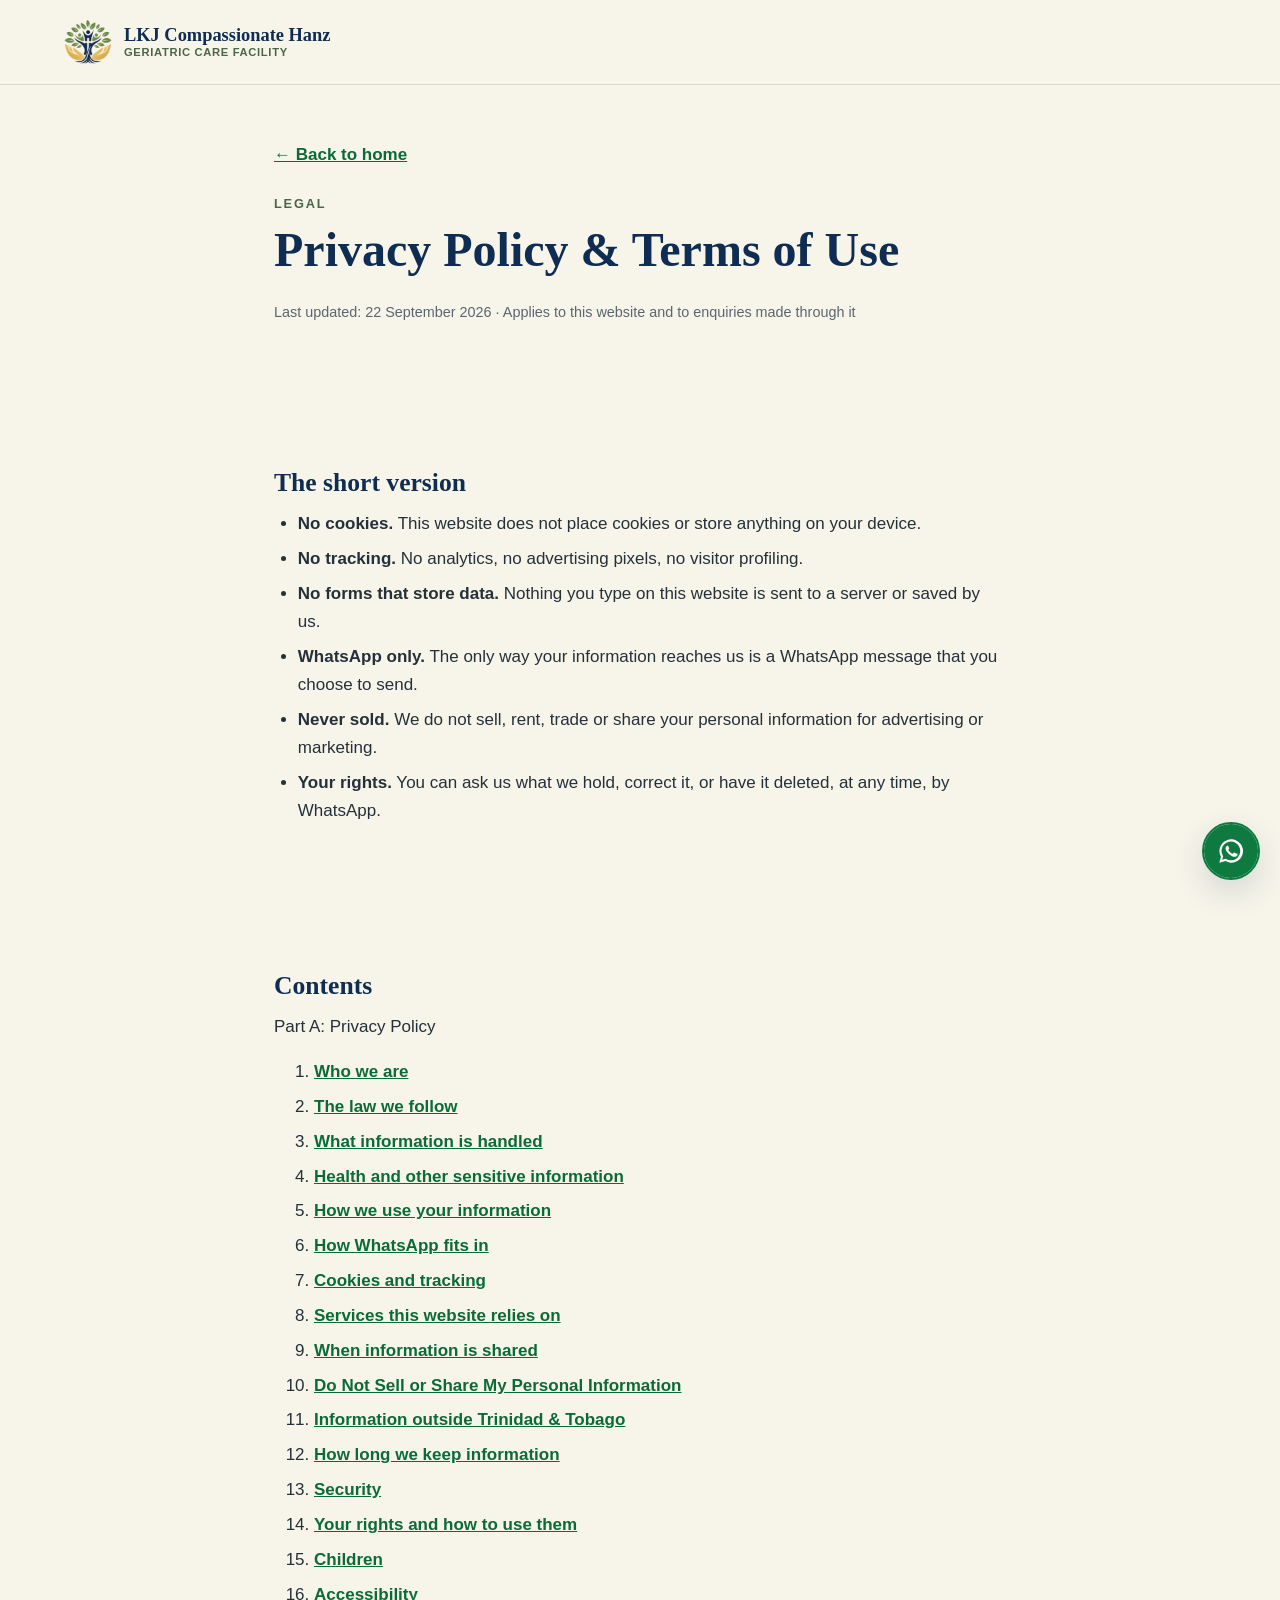
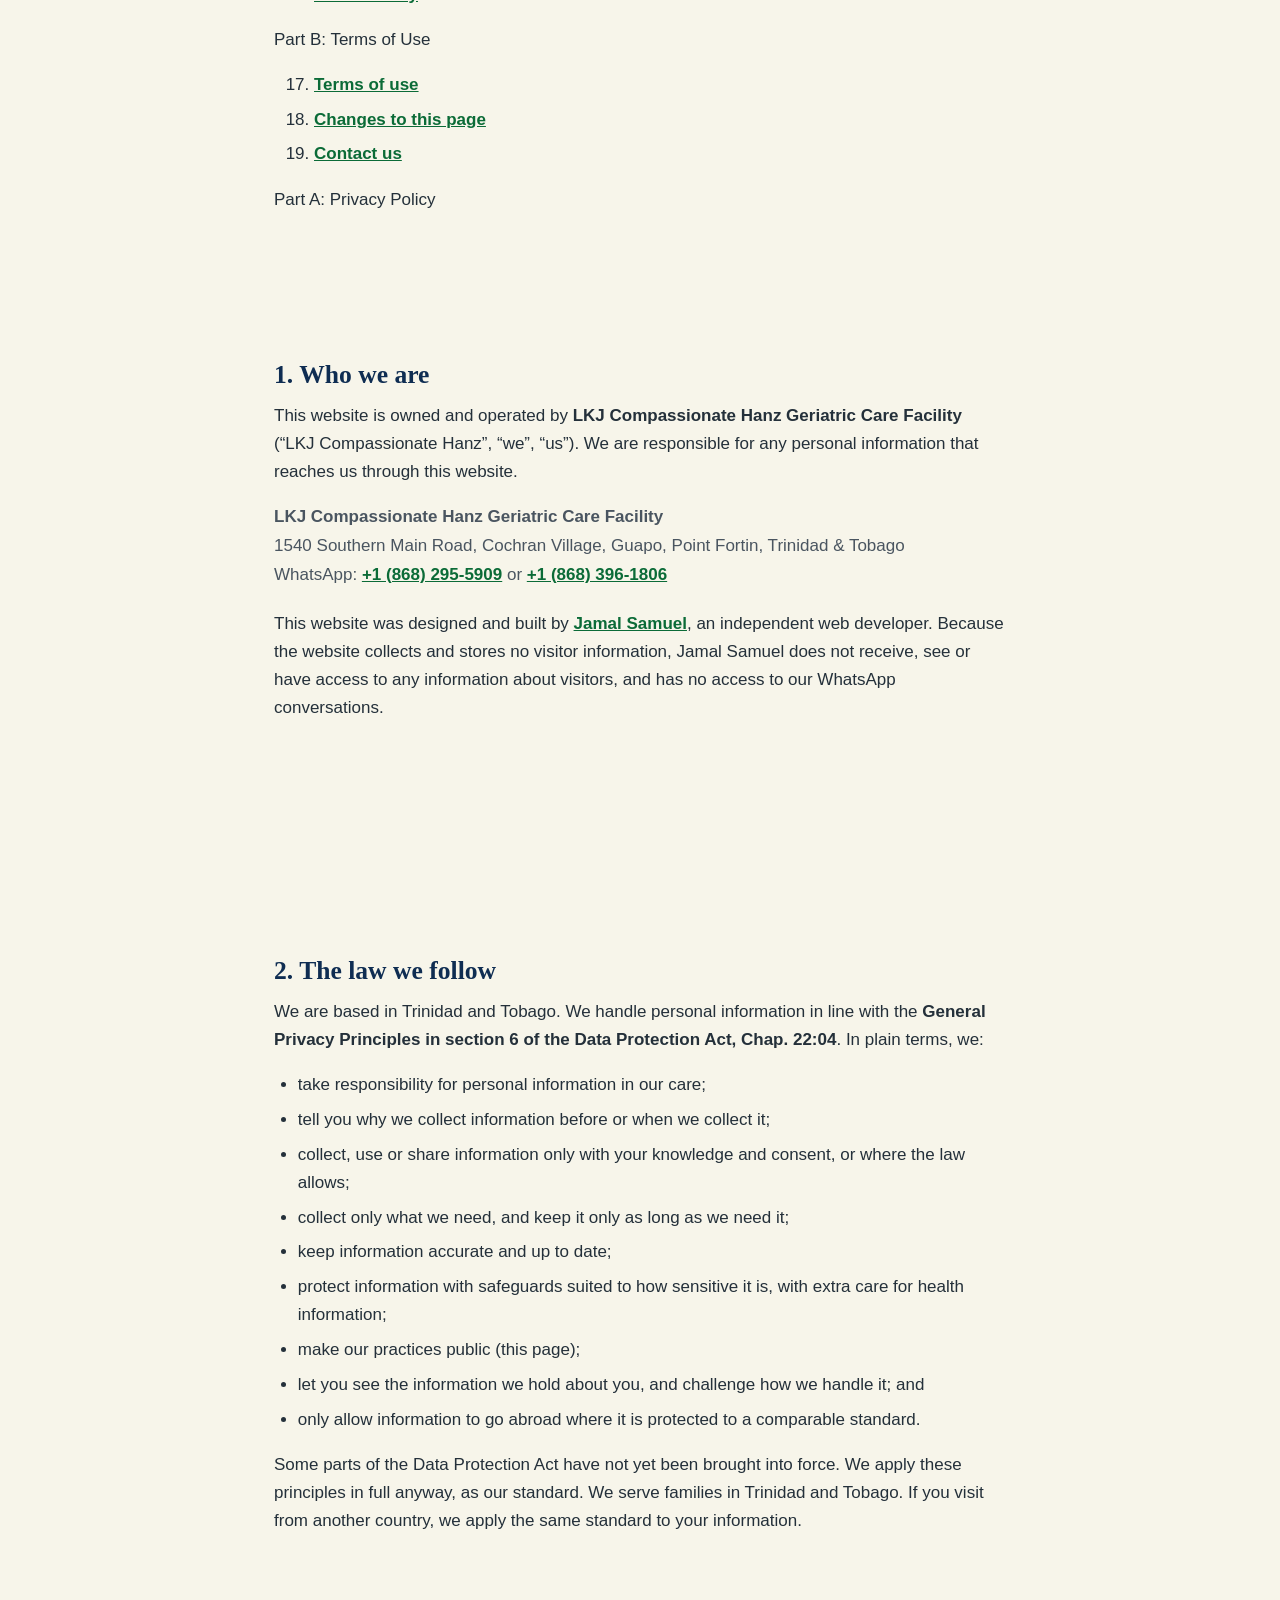
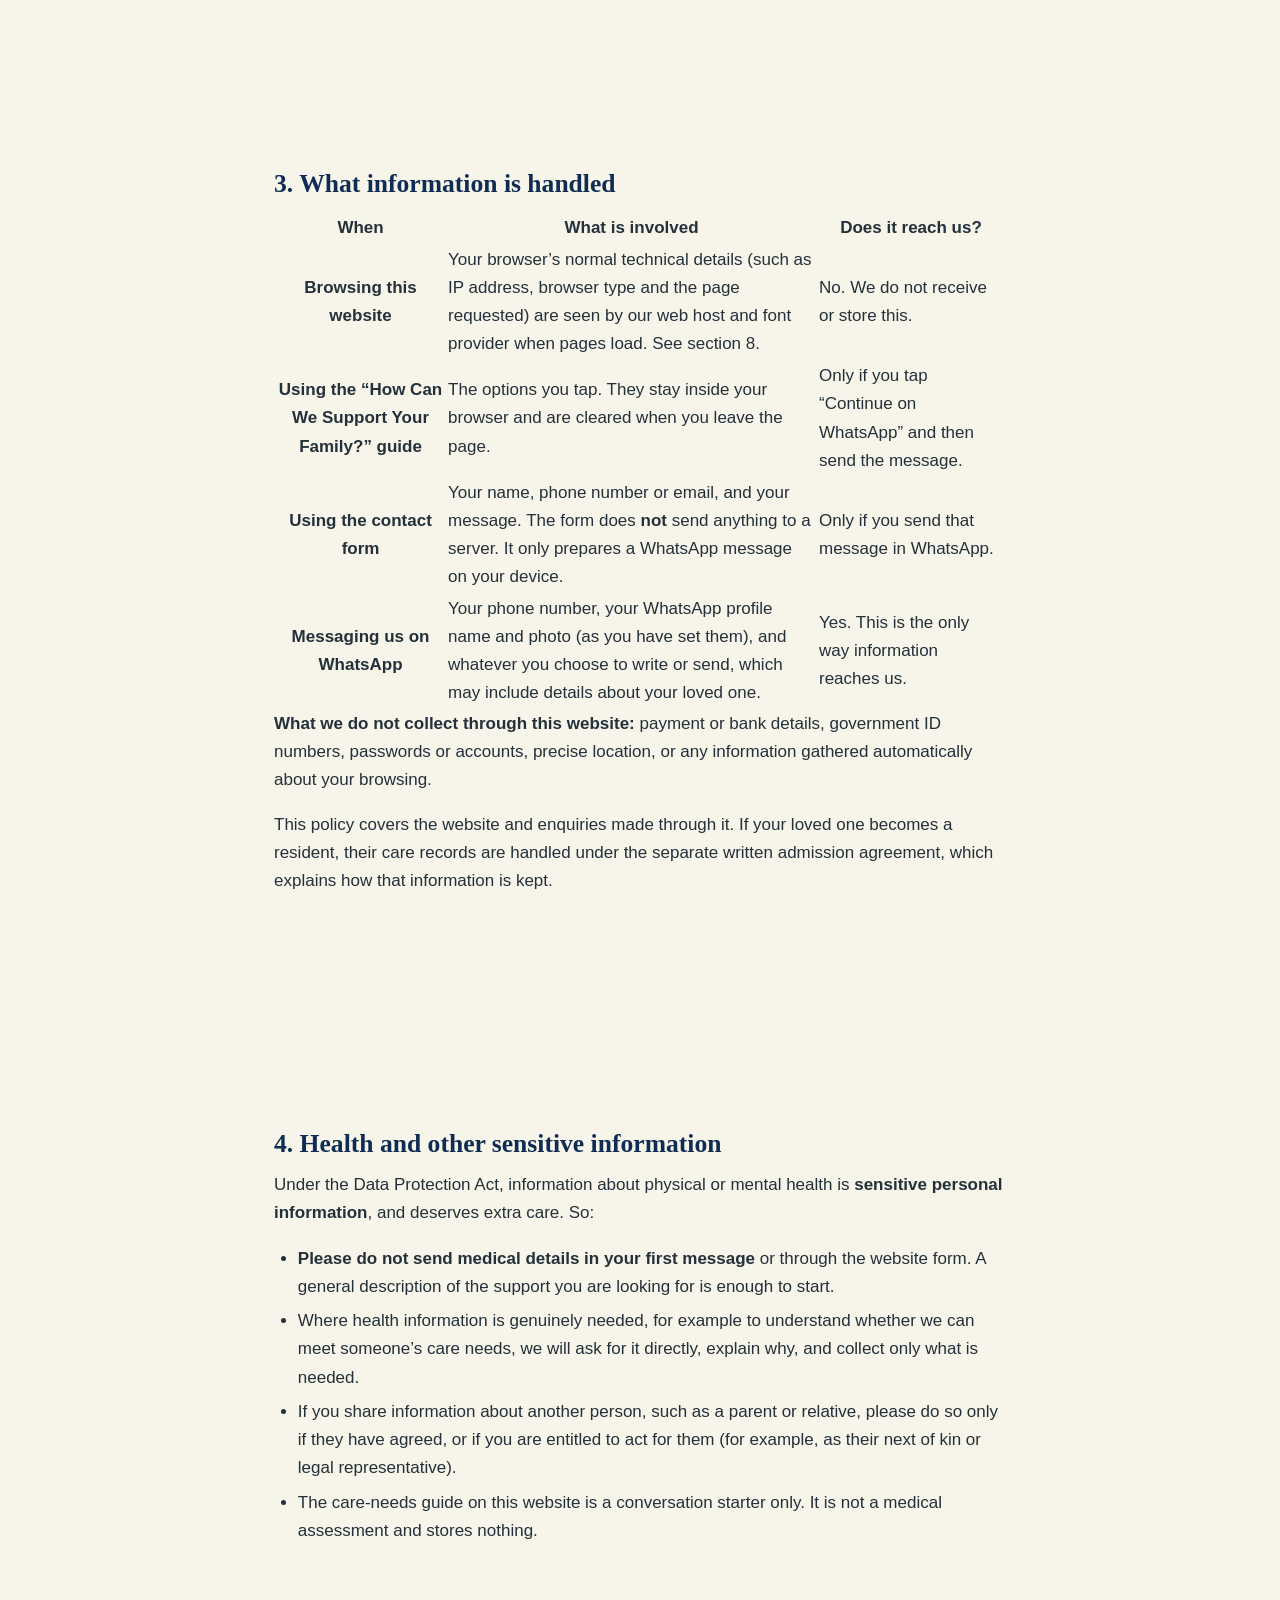
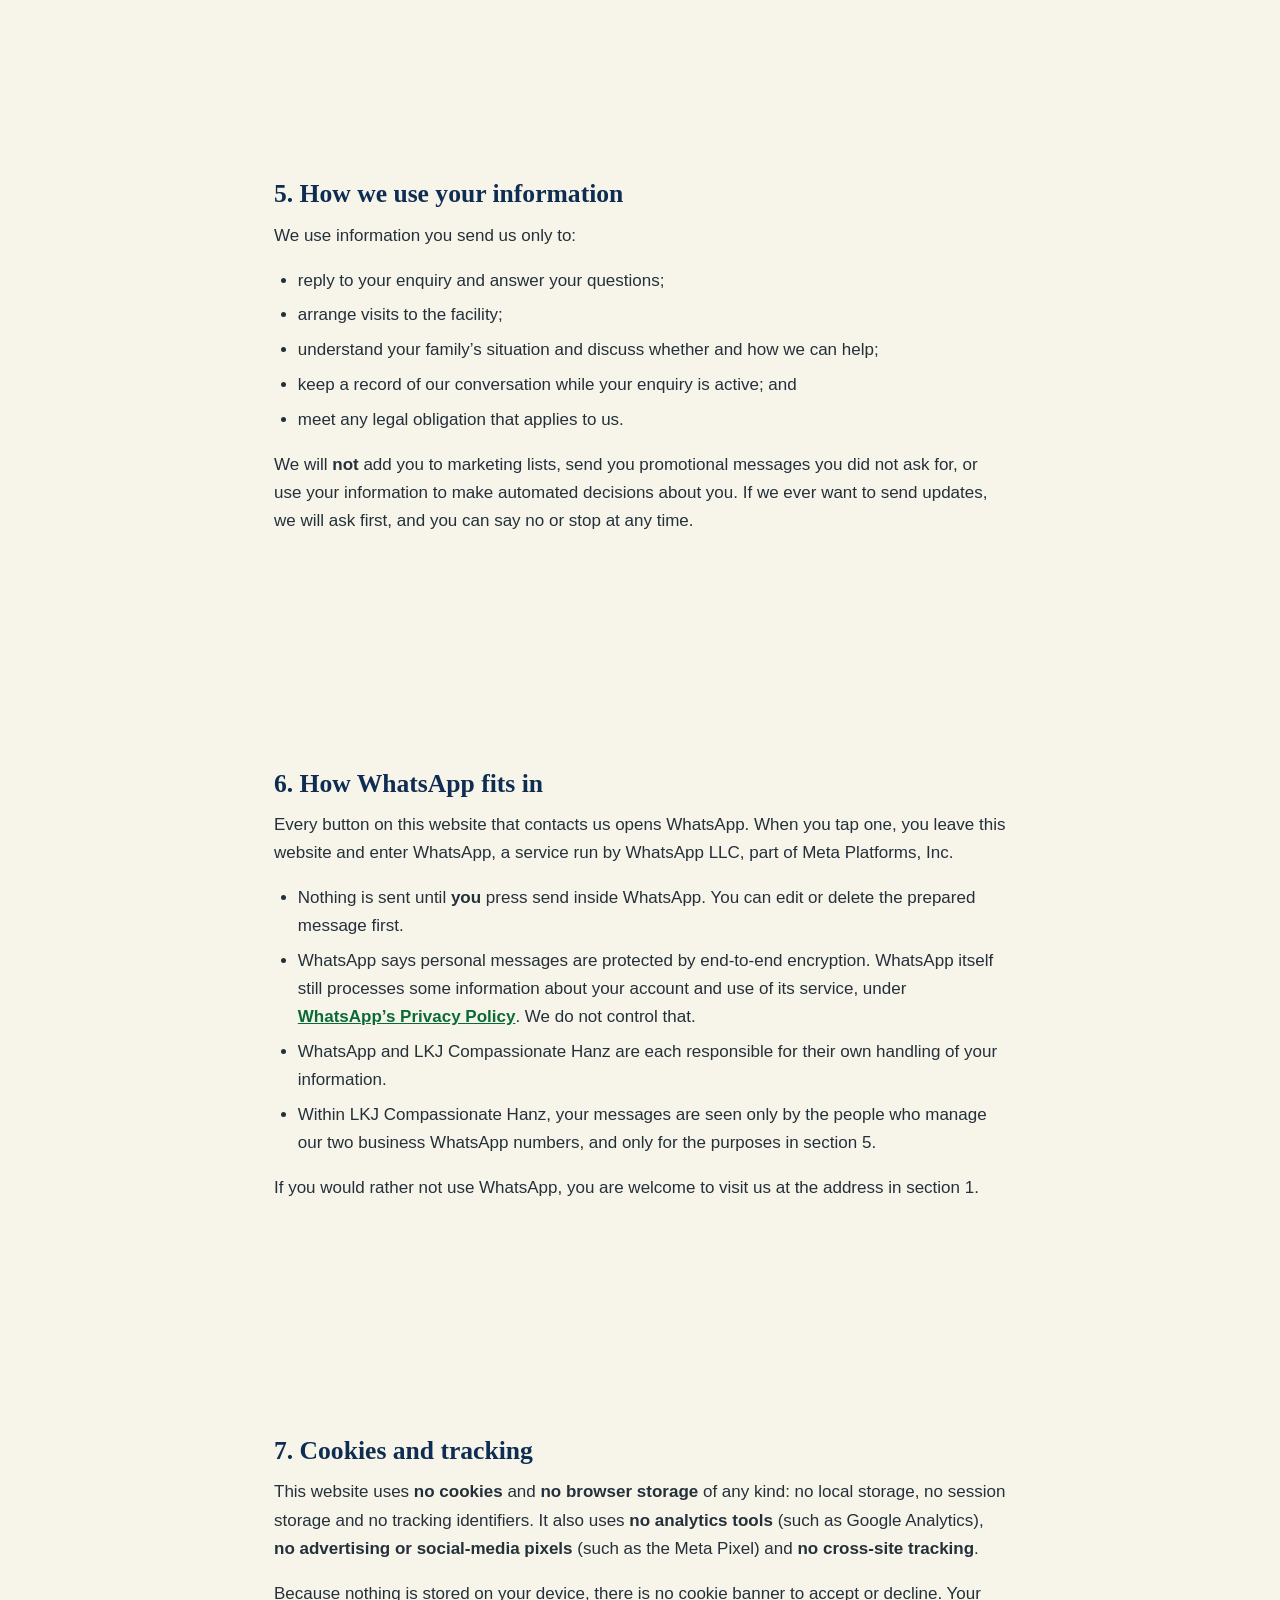
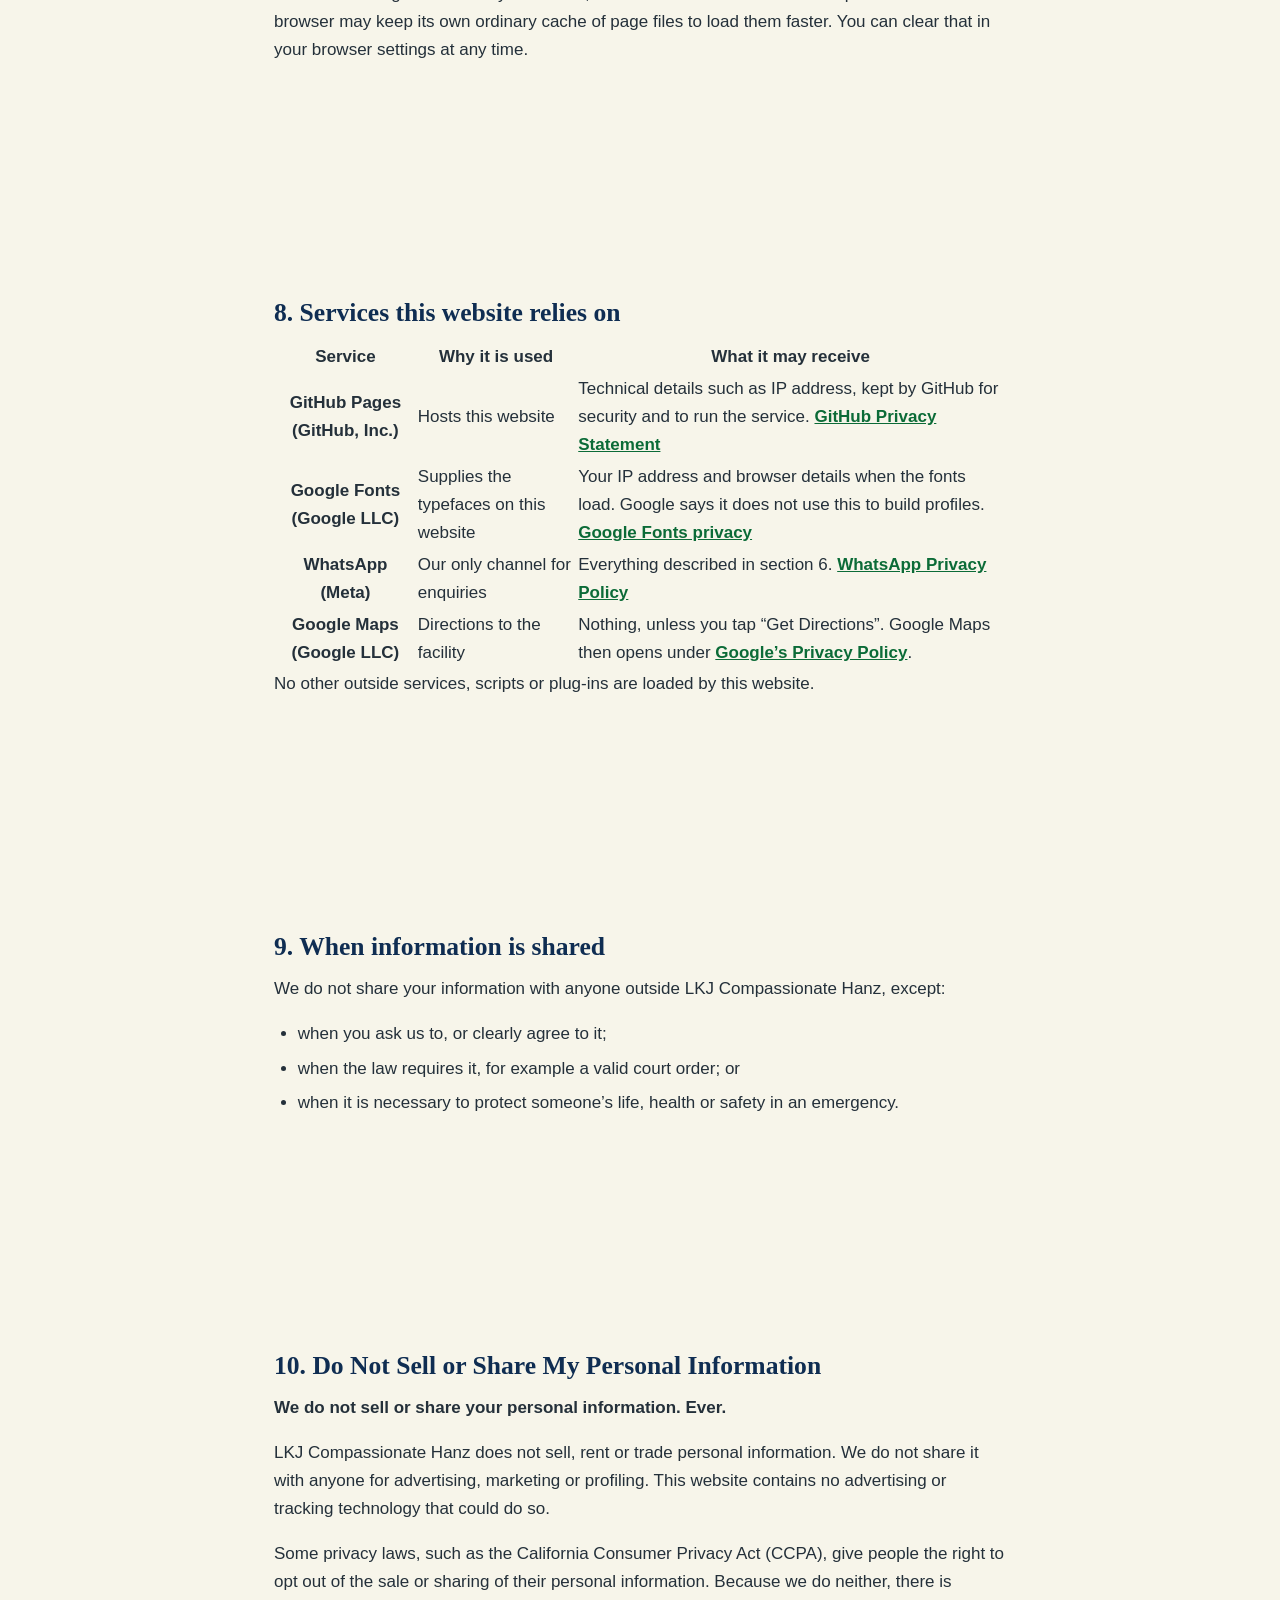
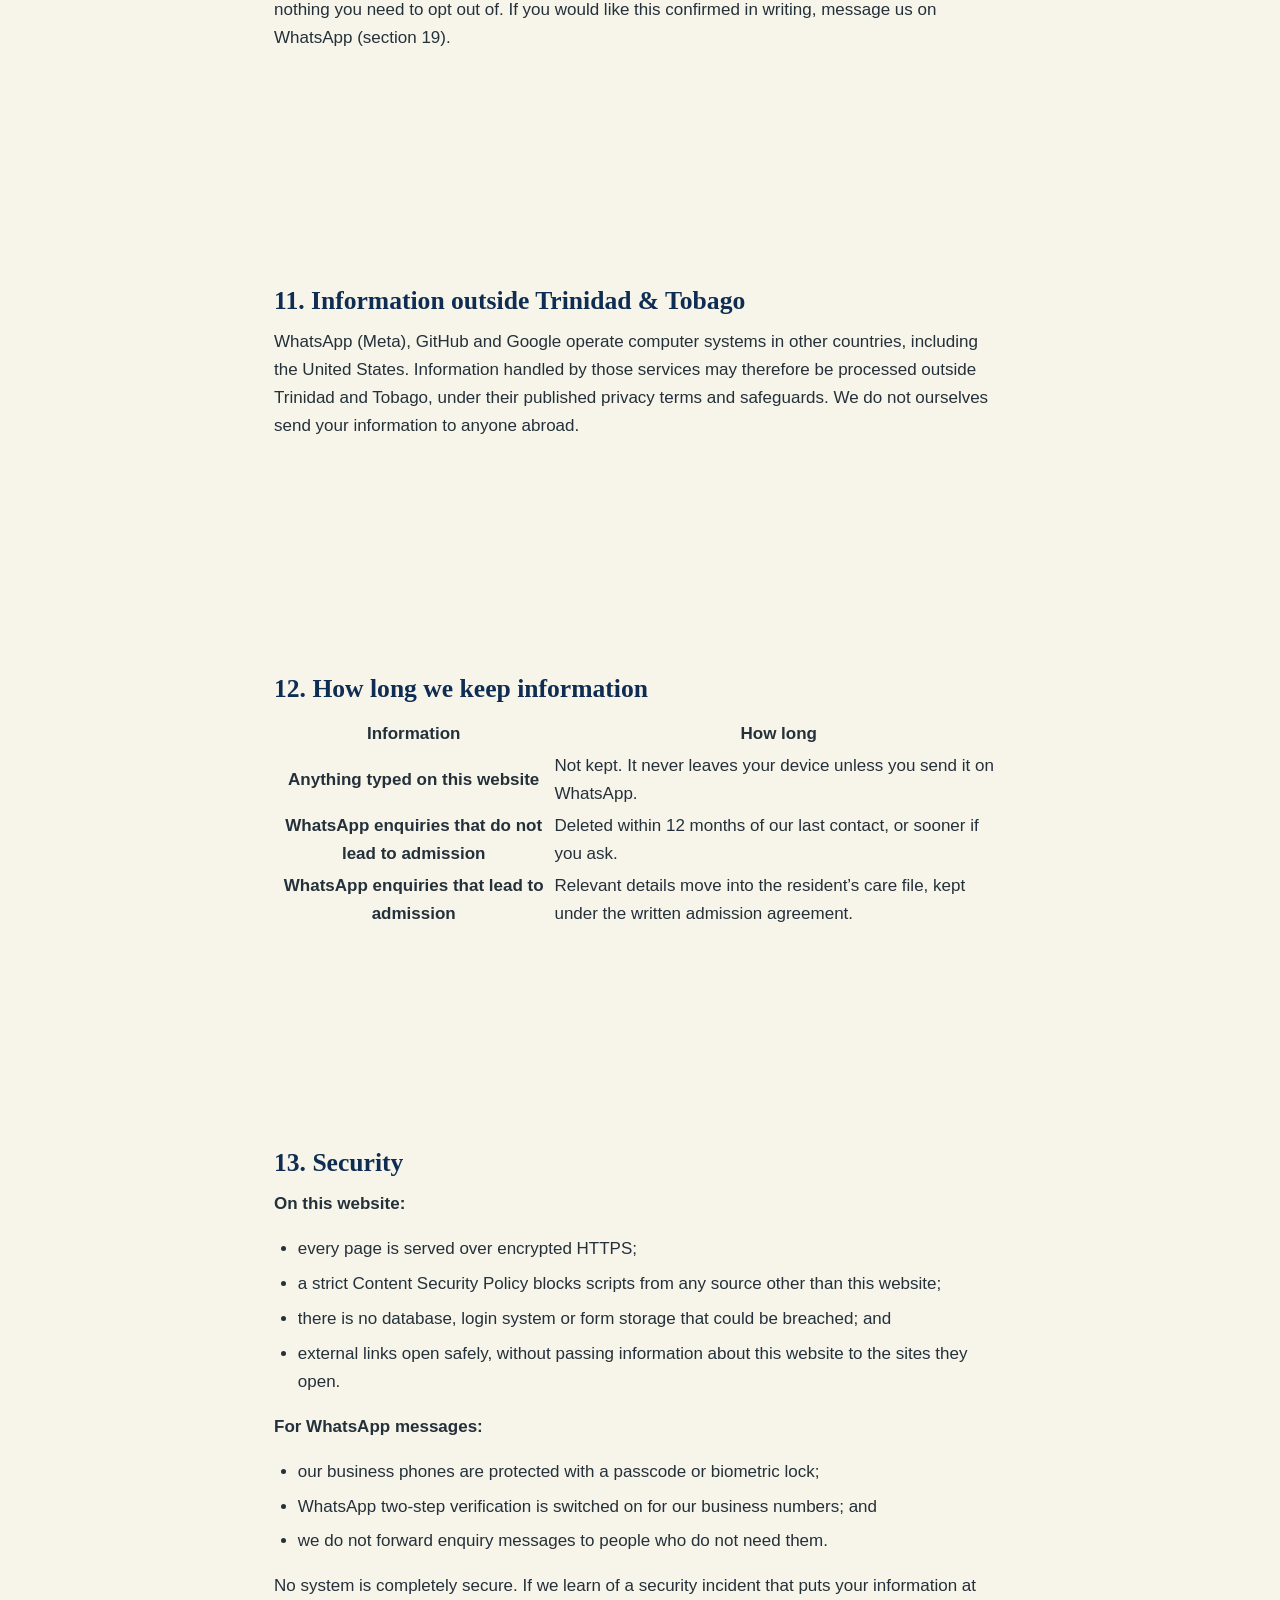
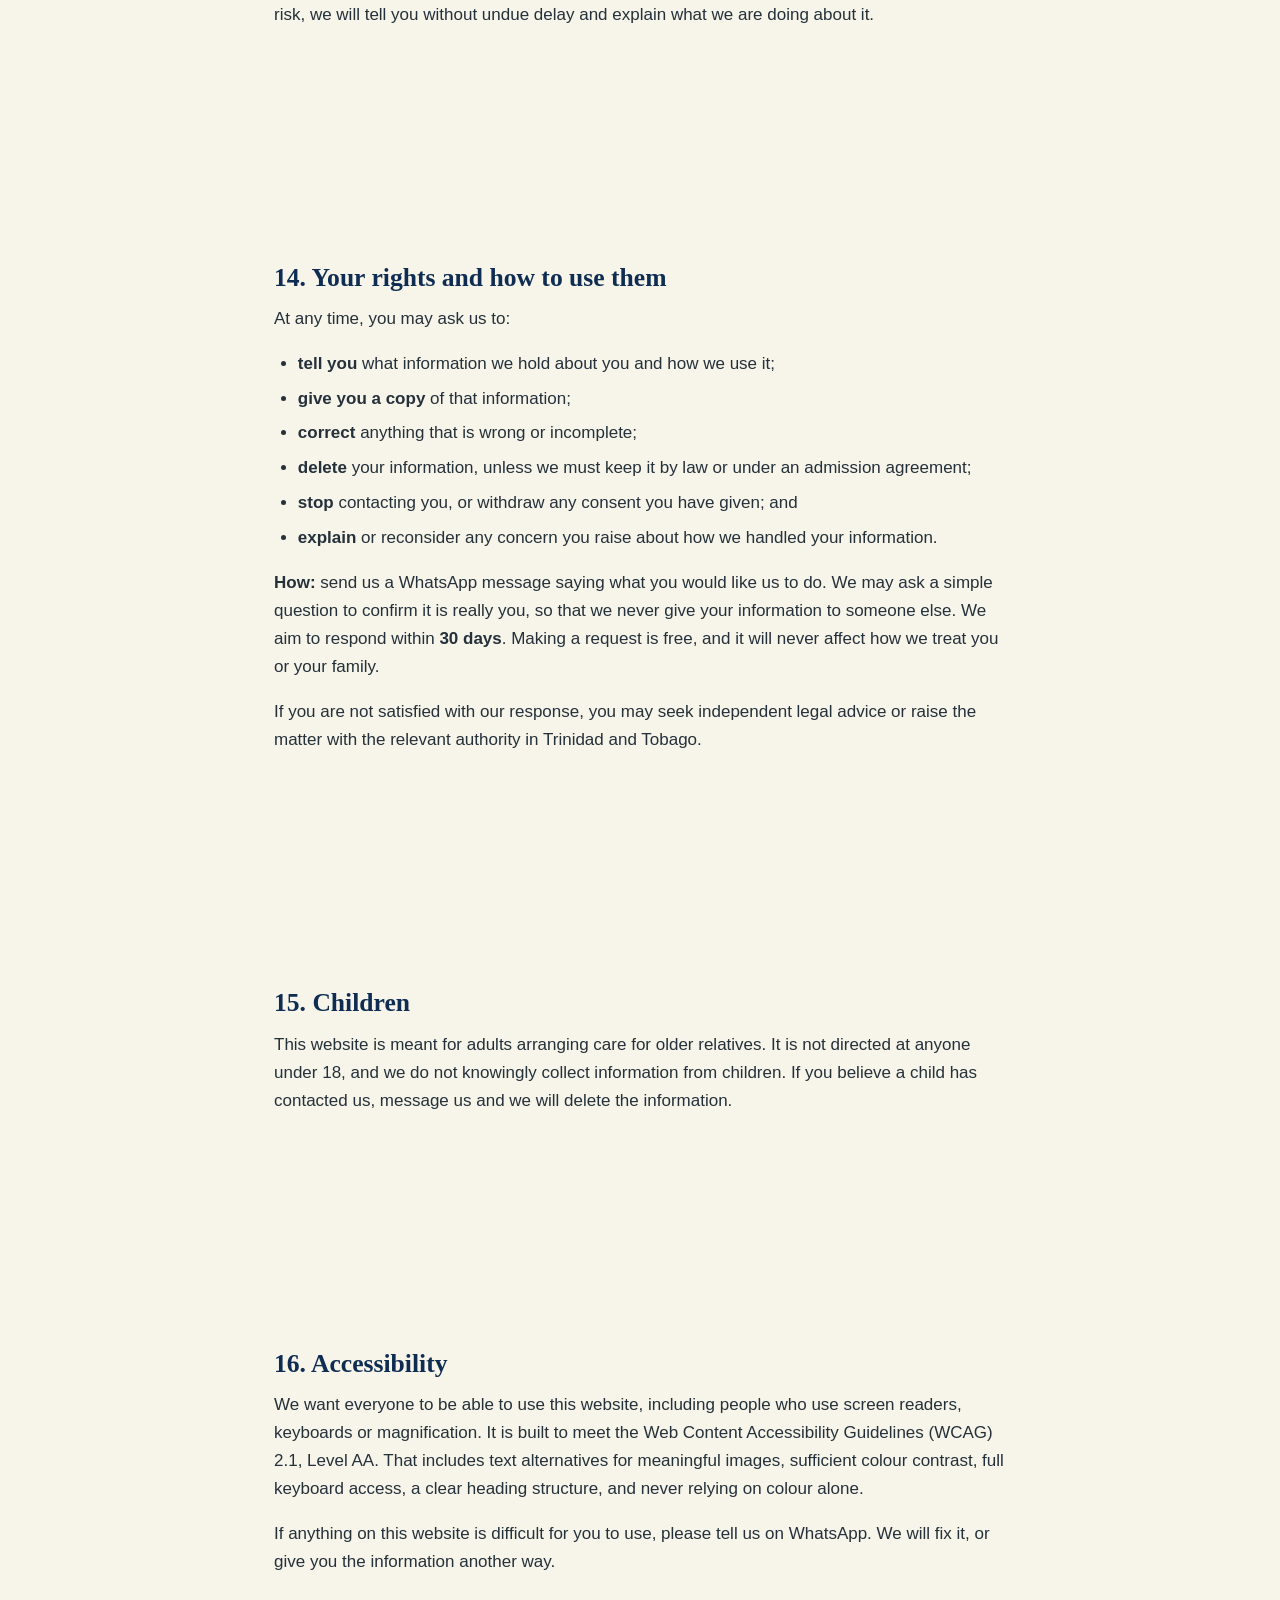
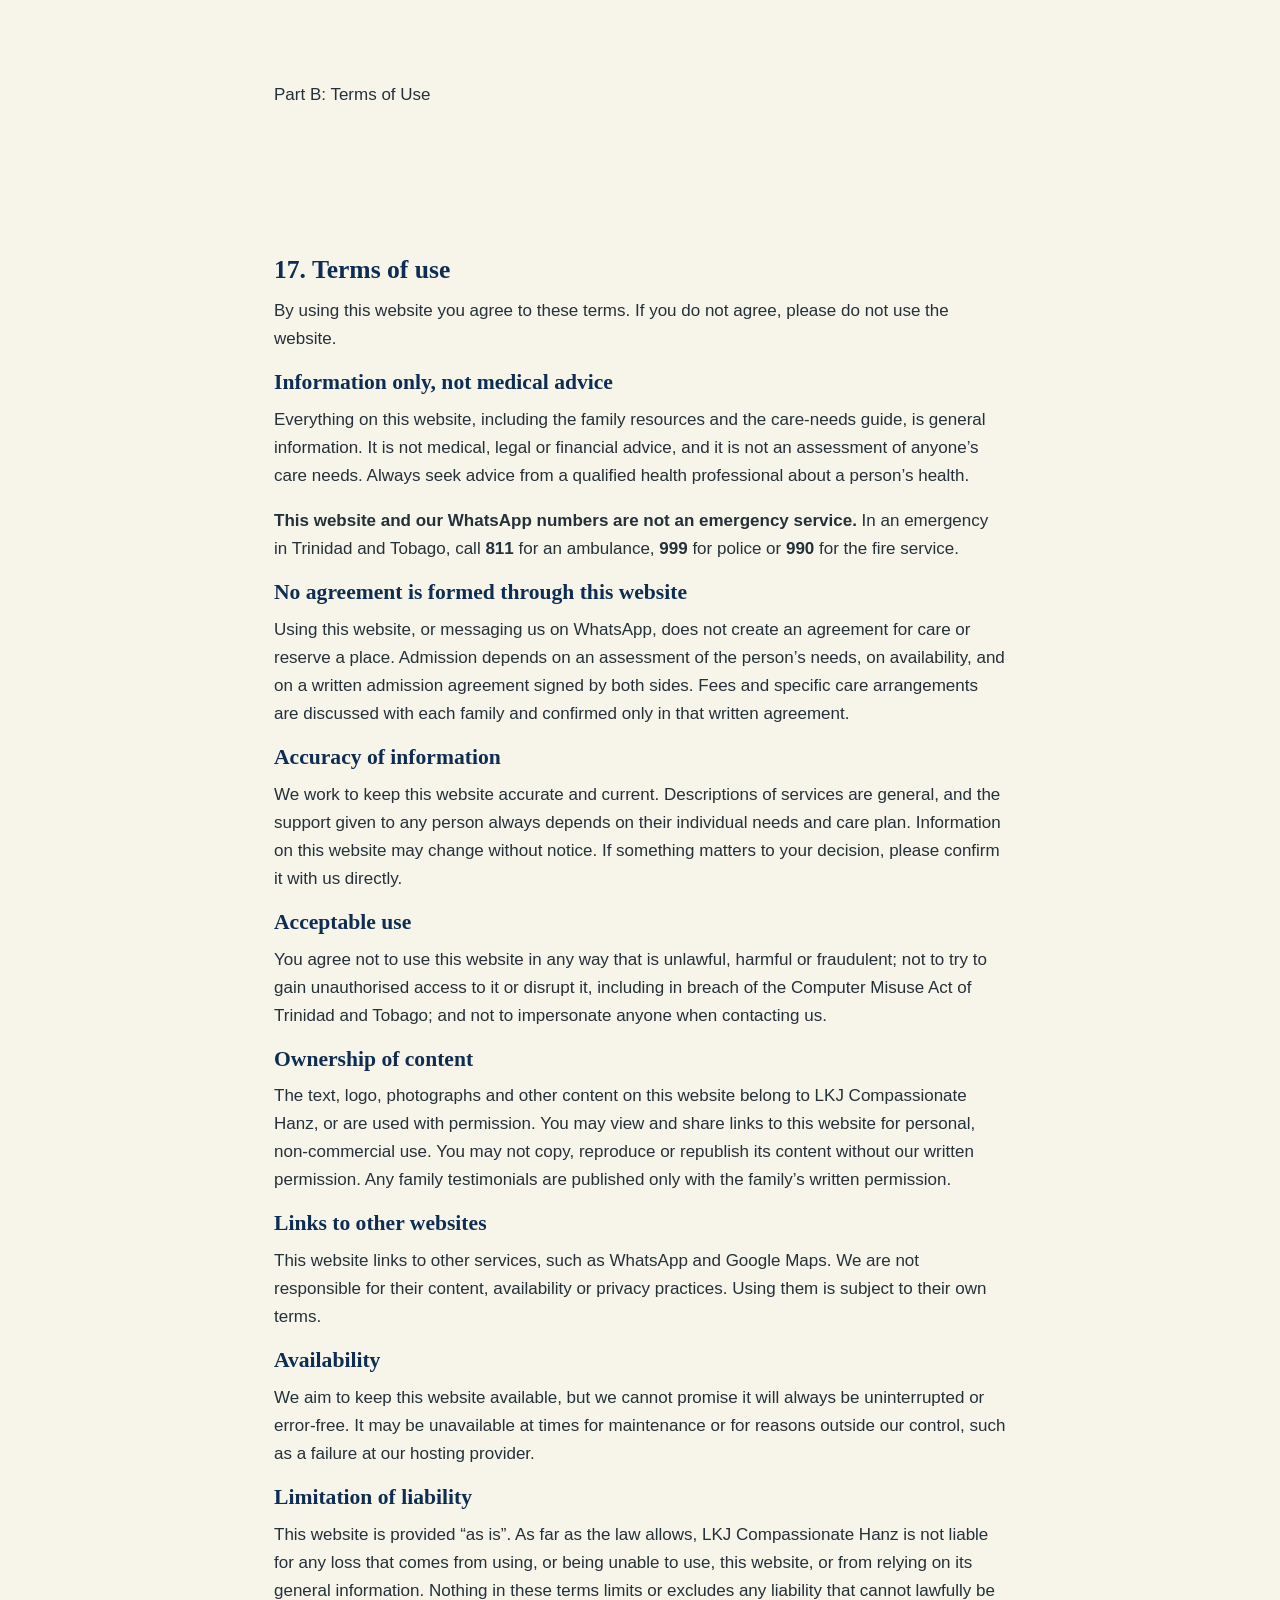
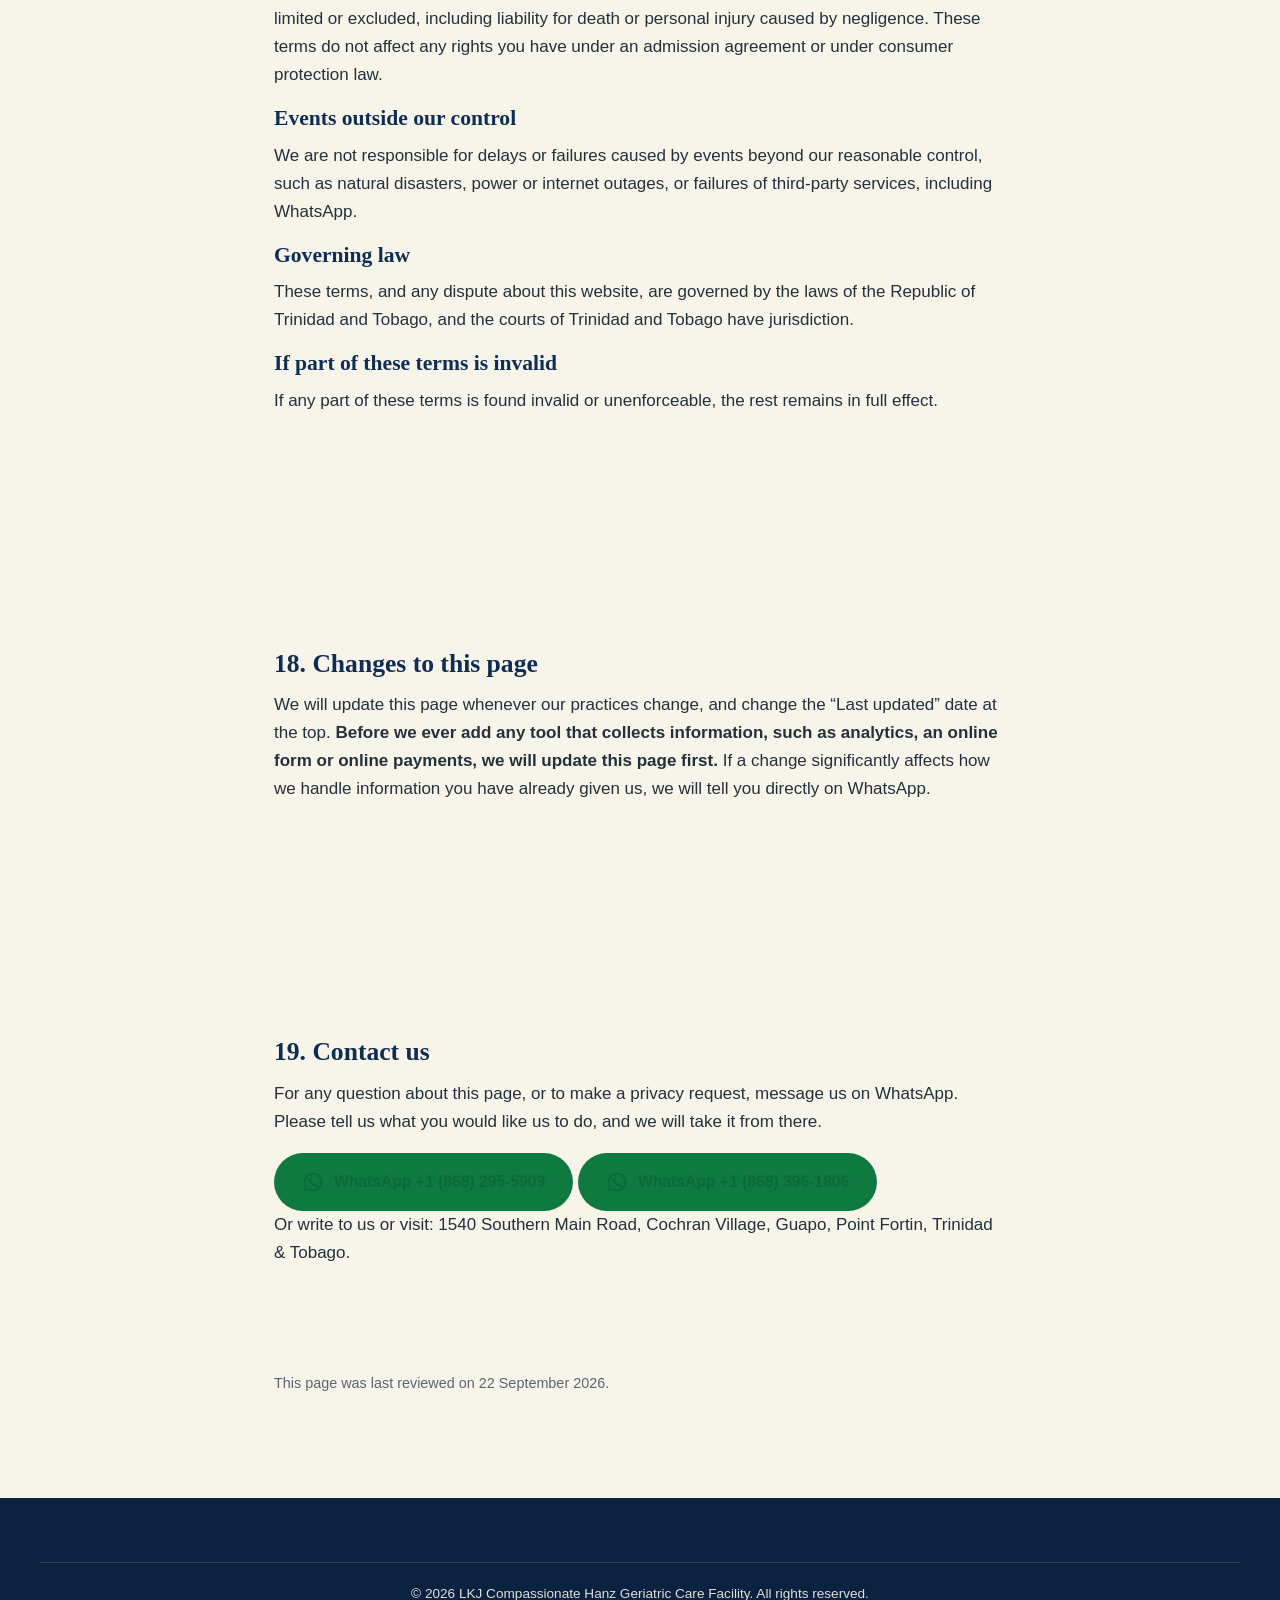
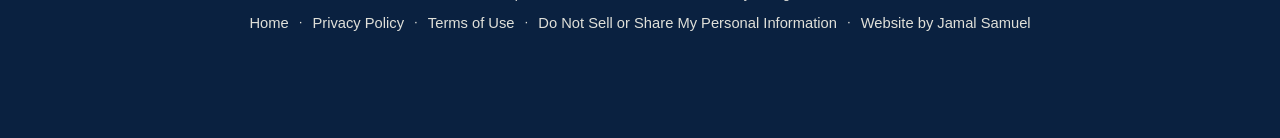
==== legal.html @ 2d79ae11 "Create legal.html" ====
<!DOCTYPE html>
<html lang="en-TT">
<head>
<meta charset="UTF-8">
<meta name="viewport" content="width=device-width, initial-scale=1.0">
<meta http-equiv="Content-Security-Policy"
      content="default-src 'self'; script-src 'self'; style-src 'self' https://fonts.googleapis.com; font-src https://fonts.gstatic.com; img-src 'self' data:; connect-src 'self'; frame-src 'none'; object-src 'none'; base-uri 'self'; form-action 'self'; upgrade-insecure-requests">
<meta name="referrer" content="strict-origin-when-cross-origin">
<meta name="theme-color" content="#0F2D52">
<title>Privacy Policy &amp; Terms of Use | LKJ Compassionate Hanz</title>
<meta name="description" content="How LKJ Compassionate Hanz Geriatric Care Facility handles your information, and the terms for using this website. No cookies, no tracking; enquiries are handled only through WhatsApp.">
<meta name="robots" content="index, follow">
<link rel="canonical" href="https://jamalss.github.io/LKJ-Compassionate-Hanz-Geriatric-Care-Facility/legal.html">
<!-- Icons -->
<link rel="icon" href="assets/favicon.ico" sizes="48x48">
<link rel="icon" href="assets/favicon-32.png" type="image/png" sizes="32x32">
<link rel="apple-touch-icon" href="assets/apple-touch-icon.png">
<link rel="manifest" href="site.webmanifest">
<!-- Fonts (switched to media="all" by js/script.js; no inline handlers, CSP stays strict) -->
<link rel="preconnect" href="https://fonts.googleapis.com">
<link rel="preconnect" href="https://fonts.gstatic.com" crossorigin>
<link id="google-fonts" rel="stylesheet" media="print" href="https://fonts.googleapis.com/css2?family=Cormorant+Garamond:wght@500;600;700&amp;family=DM+Sans:wght@400;500;700&amp;display=swap">
<noscript><link rel="stylesheet" href="https://fonts.googleapis.com/css2?family=Cormorant+Garamond:wght@500;600;700&amp;family=DM+Sans:wght@400;500;700&amp;display=swap"></noscript>
<link rel="stylesheet" href="css/styles.css">
</head>
<body>

<!-- ======================================================================
     BUILDER NOTES (not shown to visitors)
     - Adapted from the Jamal Samuel legal template for a Trinidad & Tobago,
       WhatsApp-only site. Removed: cookie banner, GA4, Plausible, PayPal,
       Bootstrap/jsDelivr, GDPR/CCPA "compliant" badges, US state tables,
       CAN-SPAM, orders/refunds. None of these apply to this site.
     - All content is plain HTML (no JS config engine) so it works with the
       site's strict CSP, without JavaScript, and is readable by search engines.
     - Not legal advice. Have the client (ideally a T&T attorney) review it.
     - CLIENT MUST CONFIRM before launch (marked "CLIENT TO CONFIRM" below):
         1. Who handles the two WhatsApp numbers (section 6)
         2. Phone security practices (section 13)
         3. 12-month retention period for enquiries (section 12)
     - If analytics, pixels, online forms, email lists or payments are ever
       added, this page MUST be rewritten before they go live.
     ====================================================================== -->

<a class="skip-link" href="#main">Skip to main content</a>

<header class="site-header" id="site-header">
  <div class="header-inner">
    <a href="./" class="brand">
      <img src="assets/lkj-logo.png" alt="" class="brand-logo" width="48" height="48" decoding="async" data-fallback="self">
      <span class="brand-text">
        <span class="brand-name">LKJ Compassionate Hanz</span>
        <span class="brand-sub">Geriatric Care Facility</span>
      </span>
    </a>
  </div>
</header>

<main id="main" tabindex="-1" class="legal-page">
  <div class="section-inner">
    <a class="back-link" href="./">&larr; Back to home</a>

    <p class="eyebrow">Legal</p>
    <h1>Privacy Policy &amp; Terms of Use</h1>
    <p class="legal-updated">Last updated: 22 September 2026 &middot; Applies to this website and to enquiries made through it</p>

    <!-- Plain-language summary -->
    <section class="legal-summary" aria-labelledby="summary-title">
      <h2 id="summary-title">The short version</h2>
      <ul class="check-list">
        <li><strong>No cookies.</strong> This website does not place cookies or store anything on your device.</li>
        <li><strong>No tracking.</strong> No analytics, no advertising pixels, no visitor profiling.</li>
        <li><strong>No forms that store data.</strong> Nothing you type on this website is sent to a server or saved by us.</li>
        <li><strong>WhatsApp only.</strong> The only way your information reaches us is a WhatsApp message that you choose to send.</li>
        <li><strong>Never sold.</strong> We do not sell, rent, trade or share your personal information for advertising or marketing.</li>
        <li><strong>Your rights.</strong> You can ask us what we hold, correct it, or have it deleted, at any time, by WhatsApp.</li>
      </ul>
    </section>

    <!-- Table of contents -->
    <nav class="legal-toc" aria-labelledby="toc-title">
      <h2 id="toc-title">Contents</h2>
      <div class="toc-cols">
        <div>
          <p class="toc-part">Part A: Privacy Policy</p>
          <ol>
            <li><a href="#who-we-are">Who we are</a></li>
            <li><a href="#laws">The law we follow</a></li>
            <li><a href="#data-collected">What information is handled</a></li>
            <li><a href="#sensitive">Health and other sensitive information</a></li>
            <li><a href="#use">How we use your information</a></li>
            <li><a href="#whatsapp">How WhatsApp fits in</a></li>
            <li><a href="#cookies">Cookies and tracking</a></li>
            <li><a href="#third-parties">Services this website relies on</a></li>
            <li><a href="#sharing">When information is shared</a></li>
            <li><a href="#ccpa-rights">Do Not Sell or Share My Personal Information</a></li>
            <li><a href="#transfers">Information outside Trinidad &amp; Tobago</a></li>
            <li><a href="#retention">How long we keep information</a></li>
            <li><a href="#security">Security</a></li>
            <li><a href="#rights">Your rights and how to use them</a></li>
            <li><a href="#children">Children</a></li>
            <li><a href="#accessibility">Accessibility</a></li>
          </ol>
        </div>
        <div>
          <p class="toc-part">Part B: Terms of Use</p>
          <ol start="17">
            <li><a href="#terms">Terms of use</a></li>
            <li><a href="#changes">Changes to this page</a></li>
            <li><a href="#contact">Contact us</a></li>
          </ol>
        </div>
      </div>
    </nav>

    <!-- =============================== PART A =============================== -->
    <p class="legal-part" id="privacy">Part A: Privacy Policy</p>

    <section class="legal-section" id="who-we-are" aria-labelledby="h-who">
      <h2 id="h-who">1. Who we are</h2>
      <p>This website is owned and operated by <strong>LKJ Compassionate Hanz Geriatric Care Facility</strong> (&ldquo;LKJ Compassionate Hanz&rdquo;, &ldquo;we&rdquo;, &ldquo;us&rdquo;). We are responsible for any personal information that reaches us through this website.</p>
      <address class="legal-address">
        <strong>LKJ Compassionate Hanz Geriatric Care Facility</strong><br>
        1540 Southern Main Road, Cochran Village, Guapo, Point Fortin, Trinidad &amp; Tobago<br>
        WhatsApp: <a href="https://wa.me/18682955909" target="_blank" rel="noopener noreferrer">+1 (868) 295-5909</a> or <a href="https://wa.me/18683961806" target="_blank" rel="noopener noreferrer">+1 (868) 396-1806</a>
      </address>
      <p>This website was designed and built by <a href="https://jamalsamuel.online/" target="_blank" rel="noopener noreferrer">Jamal Samuel</a>, an independent web developer. Because the website collects and stores no visitor information, Jamal Samuel does not receive, see or have access to any information about visitors, and has no access to our WhatsApp conversations.</p>
    </section>

    <section class="legal-section" id="laws" aria-labelledby="h-laws">
      <h2 id="h-laws">2. The law we follow</h2>
      <p>We are based in Trinidad and Tobago. We handle personal information in line with the <strong>General Privacy Principles in section 6 of the Data Protection Act, Chap. 22:04</strong>. In plain terms, we:</p>
      <ul class="legal-list">
        <li>take responsibility for personal information in our care;</li>
        <li>tell you why we collect information before or when we collect it;</li>
        <li>collect, use or share information only with your knowledge and consent, or where the law allows;</li>
        <li>collect only what we need, and keep it only as long as we need it;</li>
        <li>keep information accurate and up to date;</li>
        <li>protect information with safeguards suited to how sensitive it is, with extra care for health information;</li>
        <li>make our practices public (this page);</li>
        <li>let you see the information we hold about you, and challenge how we handle it; and</li>
        <li>only allow information to go abroad where it is protected to a comparable standard.</li>
      </ul>
      <p>Some parts of the Data Protection Act have not yet been brought into force. We apply these principles in full anyway, as our standard. We serve families in Trinidad and Tobago. If you visit from another country, we apply the same standard to your information.</p>
    </section>

    <section class="legal-section" id="data-collected" aria-labelledby="h-data">
      <h2 id="h-data">3. What information is handled</h2>
      <div class="table-wrap" role="region" aria-label="Table: what information is handled" tabindex="0">
        <table class="legal-table">
          <thead>
            <tr><th scope="col">When</th><th scope="col">What is involved</th><th scope="col">Does it reach us?</th></tr>
          </thead>
          <tbody>
            <tr>
              <th scope="row">Browsing this website</th>
              <td>Your browser&rsquo;s normal technical details (such as IP address, browser type and the page requested) are seen by our web host and font provider when pages load. See section 8.</td>
              <td>No. We do not receive or store this.</td>
            </tr>
            <tr>
              <th scope="row">Using the &ldquo;How Can We Support Your Family?&rdquo; guide</th>
              <td>The options you tap. They stay inside your browser and are cleared when you leave the page.</td>
              <td>Only if you tap &ldquo;Continue on WhatsApp&rdquo; and then send the message.</td>
            </tr>
            <tr>
              <th scope="row">Using the contact form</th>
              <td>Your name, phone number or email, and your message. The form does <strong>not</strong> send anything to a server. It only prepares a WhatsApp message on your device.</td>
              <td>Only if you send that message in WhatsApp.</td>
            </tr>
            <tr>
              <th scope="row">Messaging us on WhatsApp</th>
              <td>Your phone number, your WhatsApp profile name and photo (as you have set them), and whatever you choose to write or send, which may include details about your loved one.</td>
              <td>Yes. This is the only way information reaches us.</td>
            </tr>
          </tbody>
        </table>
      </div>
      <p><strong>What we do not collect through this website:</strong> payment or bank details, government ID numbers, passwords or accounts, precise location, or any information gathered automatically about your browsing.</p>
      <p>This policy covers the website and enquiries made through it. If your loved one becomes a resident, their care records are handled under the separate written admission agreement, which explains how that information is kept.</p>
    </section>

    <section class="legal-section" id="sensitive" aria-labelledby="h-sensitive">
      <h2 id="h-sensitive">4. Health and other sensitive information</h2>
      <p>Under the Data Protection Act, information about physical or mental health is <strong>sensitive personal information</strong>, and deserves extra care. So:</p>
      <ul class="legal-list">
        <li><strong>Please do not send medical details in your first message</strong> or through the website form. A general description of the support you are looking for is enough to start.</li>
        <li>Where health information is genuinely needed, for example to understand whether we can meet someone&rsquo;s care needs, we will ask for it directly, explain why, and collect only what is needed.</li>
        <li>If you share information about another person, such as a parent or relative, please do so only if they have agreed, or if you are entitled to act for them (for example, as their next of kin or legal representative).</li>
        <li>The care-needs guide on this website is a conversation starter only. It is not a medical assessment and stores nothing.</li>
      </ul>
    </section>

    <section class="legal-section" id="use" aria-labelledby="h-use">
      <h2 id="h-use">5. How we use your information</h2>
      <p>We use information you send us only to:</p>
      <ul class="legal-list">
        <li>reply to your enquiry and answer your questions;</li>
        <li>arrange visits to the facility;</li>
        <li>understand your family&rsquo;s situation and discuss whether and how we can help;</li>
        <li>keep a record of our conversation while your enquiry is active; and</li>
        <li>meet any legal obligation that applies to us.</li>
      </ul>
      <p>We will <strong>not</strong> add you to marketing lists, send you promotional messages you did not ask for, or use your information to make automated decisions about you. If we ever want to send updates, we will ask first, and you can say no or stop at any time.</p>
    </section>

    <section class="legal-section" id="whatsapp" aria-labelledby="h-whatsapp">
      <h2 id="h-whatsapp">6. How WhatsApp fits in</h2>
      <p>Every button on this website that contacts us opens WhatsApp. When you tap one, you leave this website and enter WhatsApp, a service run by WhatsApp LLC, part of Meta Platforms, Inc.</p>
      <ul class="legal-list">
        <li>Nothing is sent until <strong>you</strong> press send inside WhatsApp. You can edit or delete the prepared message first.</li>
        <li>WhatsApp says personal messages are protected by end-to-end encryption. WhatsApp itself still processes some information about your account and use of its service, under <a href="https://www.whatsapp.com/legal/privacy-policy" target="_blank" rel="noopener noreferrer">WhatsApp&rsquo;s Privacy Policy</a>. We do not control that.</li>
        <li>WhatsApp and LKJ Compassionate Hanz are each responsible for their own handling of your information.</li>
        <!-- CLIENT TO CONFIRM: who has access to the two business WhatsApp numbers. -->
        <li>Within LKJ Compassionate Hanz, your messages are seen only by the people who manage our two business WhatsApp numbers, and only for the purposes in section 5.</li>
      </ul>
      <p>If you would rather not use WhatsApp, you are welcome to visit us at the address in section 1.</p>
    </section>

    <section class="legal-section" id="cookies" aria-labelledby="h-cookies">
      <h2 id="h-cookies">7. Cookies and tracking</h2>
      <p>This website uses <strong>no cookies</strong> and <strong>no browser storage</strong> of any kind: no local storage, no session storage and no tracking identifiers. It also uses <strong>no analytics tools</strong> (such as Google Analytics), <strong>no advertising or social-media pixels</strong> (such as the Meta Pixel) and <strong>no cross-site tracking</strong>.</p>
      <p>Because nothing is stored on your device, there is no cookie banner to accept or decline. Your browser may keep its own ordinary cache of page files to load them faster. You can clear that in your browser settings at any time.</p>
    </section>

    <section class="legal-section" id="third-parties" aria-labelledby="h-third">
      <h2 id="h-third">8. Services this website relies on</h2>
      <div class="table-wrap" role="region" aria-label="Table: services this website relies on" tabindex="0">
        <table class="legal-table">
          <thead>
            <tr><th scope="col">Service</th><th scope="col">Why it is used</th><th scope="col">What it may receive</th></tr>
          </thead>
          <tbody>
            <tr>
              <th scope="row">GitHub Pages (GitHub, Inc.)</th>
              <td>Hosts this website</td>
              <td>Technical details such as IP address, kept by GitHub for security and to run the service. <a href="https://docs.github.com/en/site-policy/privacy-policies/github-general-privacy-statement" target="_blank" rel="noopener noreferrer">GitHub Privacy Statement</a></td>
            </tr>
            <tr>
              <th scope="row">Google Fonts (Google LLC)</th>
              <td>Supplies the typefaces on this website</td>
              <td>Your IP address and browser details when the fonts load. Google says it does not use this to build profiles. <a href="https://developers.google.com/fonts/faq/privacy" target="_blank" rel="noopener noreferrer">Google Fonts privacy</a></td>
            </tr>
            <tr>
              <th scope="row">WhatsApp (Meta)</th>
              <td>Our only channel for enquiries</td>
              <td>Everything described in section 6. <a href="https://www.whatsapp.com/legal/privacy-policy" target="_blank" rel="noopener noreferrer">WhatsApp Privacy Policy</a></td>
            </tr>
            <tr>
              <th scope="row">Google Maps (Google LLC)</th>
              <td>Directions to the facility</td>
              <td>Nothing, unless you tap &ldquo;Get Directions&rdquo;. Google Maps then opens under <a href="https://policies.google.com/privacy" target="_blank" rel="noopener noreferrer">Google&rsquo;s Privacy Policy</a>.</td>
            </tr>
          </tbody>
        </table>
      </div>
      <p>No other outside services, scripts or plug-ins are loaded by this website.</p>
    </section>

    <section class="legal-section" id="sharing" aria-labelledby="h-sharing">
      <h2 id="h-sharing">9. When information is shared</h2>
      <p>We do not share your information with anyone outside LKJ Compassionate Hanz, except:</p>
      <ul class="legal-list">
        <li>when you ask us to, or clearly agree to it;</li>
        <li>when the law requires it, for example a valid court order; or</li>
        <li>when it is necessary to protect someone&rsquo;s life, health or safety in an emergency.</li>
      </ul>
    </section>

    <section class="legal-section legal-highlight" id="ccpa-rights" aria-labelledby="h-dns">
      <h2 id="h-dns">10. Do Not Sell or Share My Personal Information</h2>
      <p class="legal-answer"><strong>We do not sell or share your personal information. Ever.</strong></p>
      <p>LKJ Compassionate Hanz does not sell, rent or trade personal information. We do not share it with anyone for advertising, marketing or profiling. This website contains no advertising or tracking technology that could do so.</p>
      <p>Some privacy laws, such as the California Consumer Privacy Act (CCPA), give people the right to opt out of the sale or sharing of their personal information. Because we do neither, there is nothing you need to opt out of. If you would like this confirmed in writing, message us on WhatsApp (section 19).</p>
    </section>

    <section class="legal-section" id="transfers" aria-labelledby="h-transfers">
      <h2 id="h-transfers">11. Information outside Trinidad &amp; Tobago</h2>
      <p>WhatsApp (Meta), GitHub and Google operate computer systems in other countries, including the United States. Information handled by those services may therefore be processed outside Trinidad and Tobago, under their published privacy terms and safeguards. We do not ourselves send your information to anyone abroad.</p>
    </section>

    <section class="legal-section" id="retention" aria-labelledby="h-retention">
      <h2 id="h-retention">12. How long we keep information</h2>
      <!-- CLIENT TO CONFIRM: the 12-month period below. Change it if they prefer a different period, but it must be a real, followed practice. -->
      <div class="table-wrap" role="region" aria-label="Table: how long we keep information" tabindex="0">
        <table class="legal-table">
          <thead>
            <tr><th scope="col">Information</th><th scope="col">How long</th></tr>
          </thead>
          <tbody>
            <tr><th scope="row">Anything typed on this website</th><td>Not kept. It never leaves your device unless you send it on WhatsApp.</td></tr>
            <tr><th scope="row">WhatsApp enquiries that do not lead to admission</th><td>Deleted within 12 months of our last contact, or sooner if you ask.</td></tr>
            <tr><th scope="row">WhatsApp enquiries that lead to admission</th><td>Relevant details move into the resident&rsquo;s care file, kept under the written admission agreement.</td></tr>
          </tbody>
        </table>
      </div>
    </section>

    <section class="legal-section" id="security" aria-labelledby="h-security">
      <h2 id="h-security">13. Security</h2>
      <p><strong>On this website:</strong></p>
      <ul class="legal-list">
        <li>every page is served over encrypted HTTPS;</li>
        <li>a strict Content Security Policy blocks scripts from any source other than this website;</li>
        <li>there is no database, login system or form storage that could be breached; and</li>
        <li>external links open safely, without passing information about this website to the sites they open.</li>
      </ul>
      <p><strong>For WhatsApp messages:</strong></p>
      <!-- CLIENT TO CONFIRM: these phone-security practices are actually in place on both business phones. -->
      <ul class="legal-list">
        <li>our business phones are protected with a passcode or biometric lock;</li>
        <li>WhatsApp two-step verification is switched on for our business numbers; and</li>
        <li>we do not forward enquiry messages to people who do not need them.</li>
      </ul>
      <p>No system is completely secure. If we learn of a security incident that puts your information at risk, we will tell you without undue delay and explain what we are doing about it.</p>
    </section>

    <section class="legal-section" id="rights" aria-labelledby="h-rights">
      <h2 id="h-rights">14. Your rights and how to use them</h2>
      <p>At any time, you may ask us to:</p>
      <ul class="legal-list">
        <li><strong>tell you</strong> what information we hold about you and how we use it;</li>
        <li><strong>give you a copy</strong> of that information;</li>
        <li><strong>correct</strong> anything that is wrong or incomplete;</li>
        <li><strong>delete</strong> your information, unless we must keep it by law or under an admission agreement;</li>
        <li><strong>stop</strong> contacting you, or withdraw any consent you have given; and</li>
        <li><strong>explain</strong> or reconsider any concern you raise about how we handled your information.</li>
      </ul>
      <p><strong>How:</strong> send us a WhatsApp message saying what you would like us to do. We may ask a simple question to confirm it is really you, so that we never give your information to someone else. We aim to respond within <strong>30 days</strong>. Making a request is free, and it will never affect how we treat you or your family.</p>
      <p>If you are not satisfied with our response, you may seek independent legal advice or raise the matter with the relevant authority in Trinidad and Tobago.</p>
    </section>

    <section class="legal-section" id="children" aria-labelledby="h-children">
      <h2 id="h-children">15. Children</h2>
      <p>This website is meant for adults arranging care for older relatives. It is not directed at anyone under 18, and we do not knowingly collect information from children. If you believe a child has contacted us, message us and we will delete the information.</p>
    </section>

    <section class="legal-section" id="accessibility" aria-labelledby="h-access">
      <h2 id="h-access">16. Accessibility</h2>
      <p>We want everyone to be able to use this website, including people who use screen readers, keyboards or magnification. It is built to meet the Web Content Accessibility Guidelines (WCAG) 2.1, Level AA. That includes text alternatives for meaningful images, sufficient colour contrast, full keyboard access, a clear heading structure, and never relying on colour alone.</p>
      <p>If anything on this website is difficult for you to use, please tell us on WhatsApp. We will fix it, or give you the information another way.</p>
    </section>

    <!-- =============================== PART B =============================== -->
    <p class="legal-part">Part B: Terms of Use</p>

    <section class="legal-section" id="terms" aria-labelledby="h-terms">
      <h2 id="h-terms">17. Terms of use</h2>
      <p>By using this website you agree to these terms. If you do not agree, please do not use the website.</p>

      <h3>Information only, not medical advice</h3>
      <p>Everything on this website, including the family resources and the care-needs guide, is general information. It is not medical, legal or financial advice, and it is not an assessment of anyone&rsquo;s care needs. Always seek advice from a qualified health professional about a person&rsquo;s health.</p>

      <div class="legal-emergency" role="note" aria-label="Emergencies">
        <p><strong>This website and our WhatsApp numbers are not an emergency service.</strong> In an emergency in Trinidad and Tobago, call <strong>811</strong> for an ambulance, <strong>999</strong> for police or <strong>990</strong> for the fire service.</p>
      </div>

      <h3>No agreement is formed through this website</h3>
      <p>Using this website, or messaging us on WhatsApp, does not create an agreement for care or reserve a place. Admission depends on an assessment of the person&rsquo;s needs, on availability, and on a written admission agreement signed by both sides. Fees and specific care arrangements are discussed with each family and confirmed only in that written agreement.</p>

      <h3>Accuracy of information</h3>
      <p>We work to keep this website accurate and current. Descriptions of services are general, and the support given to any person always depends on their individual needs and care plan. Information on this website may change without notice. If something matters to your decision, please confirm it with us directly.</p>

      <h3>Acceptable use</h3>
      <p>You agree not to use this website in any way that is unlawful, harmful or fraudulent; not to try to gain unauthorised access to it or disrupt it, including in breach of the Computer Misuse Act of Trinidad and Tobago; and not to impersonate anyone when contacting us.</p>

      <h3>Ownership of content</h3>
      <p>The text, logo, photographs and other content on this website belong to LKJ Compassionate Hanz, or are used with permission. You may view and share links to this website for personal, non-commercial use. You may not copy, reproduce or republish its content without our written permission. Any family testimonials are published only with the family&rsquo;s written permission.</p>

      <h3>Links to other websites</h3>
      <p>This website links to other services, such as WhatsApp and Google Maps. We are not responsible for their content, availability or privacy practices. Using them is subject to their own terms.</p>

      <h3>Availability</h3>
      <p>We aim to keep this website available, but we cannot promise it will always be uninterrupted or error-free. It may be unavailable at times for maintenance or for reasons outside our control, such as a failure at our hosting provider.</p>

      <h3>Limitation of liability</h3>
      <p>This website is provided &ldquo;as is&rdquo;. As far as the law allows, LKJ Compassionate Hanz is not liable for any loss that comes from using, or being unable to use, this website, or from relying on its general information. Nothing in these terms limits or excludes any liability that cannot lawfully be limited or excluded, including liability for death or personal injury caused by negligence. These terms do not affect any rights you have under an admission agreement or under consumer protection law.</p>

      <h3>Events outside our control</h3>
      <p>We are not responsible for delays or failures caused by events beyond our reasonable control, such as natural disasters, power or internet outages, or failures of third-party services, including WhatsApp.</p>

      <h3>Governing law</h3>
      <p>These terms, and any dispute about this website, are governed by the laws of the Republic of Trinidad and Tobago, and the courts of Trinidad and Tobago have jurisdiction.</p>

      <h3>If part of these terms is invalid</h3>
      <p>If any part of these terms is found invalid or unenforceable, the rest remains in full effect.</p>
    </section>

    <section class="legal-section" id="changes" aria-labelledby="h-changes">
      <h2 id="h-changes">18. Changes to this page</h2>
      <p>We will update this page whenever our practices change, and change the &ldquo;Last updated&rdquo; date at the top. <strong>Before we ever add any tool that collects information, such as analytics, an online form or online payments, we will update this page first.</strong> If a change significantly affects how we handle information you have already given us, we will tell you directly on WhatsApp.</p>
    </section>

    <section class="legal-section" id="contact" aria-labelledby="h-contact">
      <h2 id="h-contact">19. Contact us</h2>
      <p>For any question about this page, or to make a privacy request, message us on WhatsApp. Please tell us what you would like us to do, and we will take it from there.</p>
      <div class="legal-contact">
        <a class="btn btn-whatsapp" href="https://wa.me/18682955909?text=Hello%20LKJ%20Compassionate%20Hanz.%20I%20have%20a%20privacy%20question%20or%20request%20about%20my%20information." target="_blank" rel="noopener noreferrer">
          <svg class="icon" aria-hidden="true" focusable="false"><use href="#i-wa"/></svg>
          WhatsApp +1 (868) 295-5909
        </a>
        <a class="btn btn-whatsapp" href="https://wa.me/18683961806?text=Hello%20LKJ%20Compassionate%20Hanz.%20I%20have%20a%20privacy%20question%20or%20request%20about%20my%20information." target="_blank" rel="noopener noreferrer">
          <svg class="icon" aria-hidden="true" focusable="false"><use href="#i-wa"/></svg>
          WhatsApp +1 (868) 396-1806
        </a>
      </div>
      <p>Or write to us or visit: 1540 Southern Main Road, Cochran Village, Guapo, Point Fortin, Trinidad &amp; Tobago.</p>
    </section>

    <p class="legal-updated legal-end">This page was last reviewed on 22 September 2026.</p>
  </div>
</main>

<footer class="site-footer">
  <div class="footer-bottom section-inner">
    <p>&copy; <span id="copyright-year">2026</span> LKJ Compassionate Hanz Geriatric Care Facility. All rights reserved.</p>
    <p class="footer-legal">
      <a href="./">Home</a>
      <span aria-hidden="true">&middot;</span>
      <a href="#privacy">Privacy Policy</a>
      <span aria-hidden="true">&middot;</span>
      <a href="#terms">Terms of Use</a>
      <span aria-hidden="true">&middot;</span>
      <a href="#ccpa-rights">Do Not Sell or Share My Personal Information</a>
      <span aria-hidden="true">&middot;</span>
      <a href="https://jamalsamuel.online/" target="_blank" rel="noopener noreferrer">Website by Jamal Samuel</a>
    </p>
  </div>
</footer>

<svg class="sprite" aria-hidden="true" focusable="false">
  <symbol id="i-wa" viewBox="0 0 24 24"><path d="M12 2a10 10 0 0 0-8.6 15L2 22l5.2-1.4A10 10 0 1 0 12 2zm0 18a8 8 0 0 1-4.1-1.1l-.3-.2-3.1.8.8-3-.2-.3A8 8 0 1 1 12 20zm4.4-5.9c-.2-.1-1.4-.7-1.6-.8s-.4-.1-.5.1-.6.8-.7.9-.3.1-.5 0a6.6 6.6 0 0 1-3.3-2.9c-.2-.4.2-.4.6-1.3.1-.1 0-.3 0-.4l-.7-1.7c-.2-.4-.4-.4-.5-.4h-.5a.9.9 0 0 0-.6.3 2.7 2.7 0 0 0-.8 2 4.7 4.7 0 0 0 1 2.5 10.7 10.7 0 0 0 4.5 4c1.6.6 2.2.6 3 .5a2.6 2.6 0 0 0 1.7-1.2 2.1 2.1 0 0 0 .1-1.2c-.1-.1-.2-.2-.4-.3z"/></symbol>
</svg>

<div class="floating-whatsapp">
  <div class="fw-panel" id="fw-panel" hidden>
    <p>Chat with us on WhatsApp</p>
    <a href="https://wa.me/18682955909?text=Hello%20LKJ%20Compassionate%20Hanz.%20I%20would%20like%20to%20learn%20more%20about%20care%20for%20my%20loved%20one." target="_blank" rel="noopener noreferrer">+1 (868) 295-5909</a>
    <a href="https://wa.me/18683961806?text=Hello%20LKJ%20Compassionate%20Hanz.%20I%20would%20like%20to%20learn%20more%20about%20care%20for%20my%20loved%20one." target="_blank" rel="noopener noreferrer">+1 (868) 396-1806</a>
  </div>
  <button type="button" class="fw-toggle" id="fw-toggle" aria-label="WhatsApp contact options" aria-expanded="false" aria-controls="fw-panel">
    <svg class="icon" aria-hidden="true" focusable="false"><use href="#i-wa"/></svg>
  </button>
</div>

<script src="js/script.js" defer></script>
</body>
</html>
---- css/styles.css ----
/* ==========================================================================
   LKJ Compassionate Hanz — Stylesheet
   Design tokens live in :root. Every text/background pair below was checked
   against WCAG 2.1 AA (4.5:1 normal text, 3:1 large text and UI parts).
   Compress all /assets images before launch (WebP where possible,
   hero under 200KB, gallery under 120KB each).
   ========================================================================== */

:root {
  /* Brand colours */
  --navy: #0F2D52;
  --navy-deep: #0A2140;
  --sage: #5E7D5A;          /* icons and decoration only */
  --sage-text: #4A6647;     /* sage for TEXT on light backgrounds (5.85:1 on cream) */
  --sage-dark: #3F5A3D;     /* dark sage section backgrounds (white text 7.66:1) */
  --gold: #D4A556;          /* on navy/dark only — fails on light backgrounds */
  --cream: #F7F5EA;
  --white: #FFFFFF;
  --text: #24303A;
  --text-muted: #4A5560;    /* 6.96:1 on cream */
  --text-subtle: #5B6570;   /* small print, 5.5:1+ on cream/white */
  --border: #DDD8CD;
  --focus: var(--navy);

  /* WhatsApp: the stock #25D366 fails with white text (1.98:1).
     These darker greens keep the WhatsApp feel and pass AA. */
  --whatsapp: #0E7A3F;      /* white text 5.42:1 */
  --whatsapp-dark: #0B6B37; /* hover, and green text on cream 6.05:1 */

  /* Type */
  --font-display: 'Cormorant Garamond', Georgia, 'Times New Roman', serif;
  --font-body: 'DM Sans', -apple-system, BlinkMacSystemFont, 'Segoe UI', sans-serif;

  /* Layout */
  --max-width: 1200px;
  --radius-sm: 6px;
  --radius-md: 14px;
  --radius-lg: 28px;
  --header-height: 84px;

  --shadow-sm: 0 2px 10px rgba(15, 45, 82, 0.08);
  --shadow-md: 0 12px 32px rgba(15, 45, 82, 0.14);
}

/* Reset ------------------------------------------------------------------ */
*, *::before, *::after { box-sizing: border-box; }

/* The hidden attribute must always win. Without this, any class that sets
   display (e.g. display:flex) silently overrides it. */
[hidden] { display: none !important; }

html {
  scroll-behavior: smooth;
  /* Anchor links land below the sticky header (replaces the old JS offset code) */
  scroll-padding-top: calc(var(--header-height) + 12px);
}
@media (prefers-reduced-motion: reduce) {
  html { scroll-behavior: auto; }
  *, *::before, *::after { animation-duration: 0.01ms !important; animation-iteration-count: 1 !important; transition-duration: 0.01ms !important; scroll-behavior: auto !important; }
}
body {
  margin: 0;
  font-family: var(--font-body);
  font-size: 17px;
  line-height: 1.65;
  color: var(--text);
  background: var(--cream);
  /* clip (not hidden) so the sticky header keeps working */
  overflow-x: clip;
}
img { max-width: 100%; height: auto; display: block; }
a { color: inherit; }
h1, h2, h3, h4 { font-family: var(--font-display); color: var(--navy); margin: 0 0 0.5em; line-height: 1.15; font-weight: 600; }
h1 { font-size: clamp(2.4rem, 5vw, 4rem); }
h2 { font-size: clamp(1.9rem, 3.4vw, 2.7rem); }
h3 { font-size: 1.35rem; }
p { margin: 0 0 1em; }
ul { list-style: none; margin: 0; padding: 0; }
figure { margin: 0; }
button { font-family: inherit; cursor: pointer; }

.icon { width: 22px; height: 22px; fill: currentColor; flex-shrink: 0; }
.icon-lg { width: 34px; height: 34px; }
/* Line-only icons (a fill-only path draws nothing) */
.icon-stroke { fill: none; stroke: currentColor; stroke-width: 2; stroke-linecap: round; stroke-linejoin: round; }

.sprite { position: absolute; width: 0; height: 0; overflow: hidden; }

/* Accessibility ------------------------------------------------------------ */
.visually-hidden {
  position: absolute !important;
  width: 1px; height: 1px;
  padding: 0; margin: -1px;
  overflow: hidden; clip: rect(0, 0, 0, 0);
  white-space: nowrap; border: 0;
}

.skip-link {
  position: absolute;
  left: 1rem;
  top: -100px;
  background: var(--navy);
  color: var(--white);
  padding: 12px 20px;
  z-index: 1000;
  border-radius: 0 0 var(--radius-sm) var(--radius-sm);
  font-weight: 700;
  transition: top 0.2s;
}
.skip-link:focus { top: 0; }

/* Focus: navy on light backgrounds, gold on dark ones (both pass 3:1) */
:focus-visible {
  outline: 3px solid var(--focus);
  outline-offset: 3px;
  border-radius: 3px;
}
:focus:not(:focus-visible) { outline: none; }
.announcement-bar, .hero, .brand-promise, .why-us, .testimonials,
.site-footer, .lightbox { --focus: var(--gold); }
#main:focus { outline: none; }

.section-inner { max-width: var(--max-width); margin: 0 auto; padding: 0 24px; }

section { padding: 88px 0; }
.eyebrow {
  font-family: var(--font-body);
  text-transform: uppercase;
  letter-spacing: 0.14em;
  font-size: 0.8rem;
  font-weight: 700;
  color: var(--sage-text);
  margin-bottom: 0.6em;
}
.section-lead { max-width: 620px; color: var(--text-muted); font-size: 1.05rem; }

/* Buttons ------------------------------------------------------------------ */
.btn {
  display: inline-flex;
  align-items: center;
  justify-content: center;
  gap: 10px;
  padding: 14px 26px;
  border-radius: 999px;
  font-weight: 700;
  font-size: 0.98rem;
  text-decoration: none;
  border: 2px solid transparent;
  min-height: 44px;
  text-align: center;
  transition: transform 0.15s ease, box-shadow 0.15s ease, background 0.15s ease, color 0.15s ease;
}
.btn-whatsapp { background: var(--whatsapp); color: var(--white); }
.btn-whatsapp:hover { background: var(--whatsapp-dark); transform: translateY(-1px); box-shadow: var(--shadow-sm); }
.btn-secondary { background: transparent; color: var(--navy); border-color: var(--navy); }
.btn-secondary:hover { background: var(--navy); color: var(--white); }
.btn-large { padding: 16px 32px; font-size: 1.05rem; }
.btn-full { width: 100%; }

/* Announcement bar ---------------------------------------------------------- */
.announcement-bar {
  background: var(--navy);
  color: var(--cream);
  text-align: center;
  font-size: 0.85rem;
  padding: 8px 16px;
}
.announcement-bar p { margin: 0; }
.announcement-bar a { color: var(--gold); font-weight: 700; margin-left: 8px; text-decoration: underline; }

/* Header --------------------------------------------------------------------- */
.site-header {
  position: sticky;
  top: 0;
  z-index: 500;
  background: rgba(247, 245, 234, 0.94);
  -webkit-backdrop-filter: blur(6px);
  backdrop-filter: blur(6px);
  border-bottom: 1px solid var(--border);
  transition: box-shadow 0.2s ease;
}
.site-header.scrolled { box-shadow: var(--shadow-sm); }
.header-inner {
  max-width: var(--max-width);
  margin: 0 auto;
  padding: 12px 24px;
  display: flex;
  align-items: center;
  gap: 20px;
  min-height: var(--header-height);
}
.brand { display: flex; align-items: center; gap: 12px; text-decoration: none; min-width: 0; }
.brand-logo { border-radius: 8px; object-fit: contain; }
.brand-text { display: flex; flex-direction: column; line-height: 1.2; }
.brand-name { font-family: var(--font-display); font-weight: 700; color: var(--navy); font-size: 1.15rem; }
.brand-sub { font-size: 0.7rem; letter-spacing: 0.06em; text-transform: uppercase; color: var(--sage-text); font-weight: 700; }

.main-nav { margin-left: auto; }
.main-nav ul { display: flex; gap: 26px; }
.main-nav a {
  text-decoration: none;
  color: var(--navy);
  font-weight: 500;
  font-size: 0.96rem;
  padding: 6px 2px;
  border-bottom: 2px solid transparent;
  transition: border-color 0.15s ease;
}
.main-nav a:hover { border-color: var(--gold); }

.header-cta { margin-left: 8px; padding: 10px 20px; font-size: 0.9rem; }

.hamburger {
  display: none;
  flex-direction: column;
  justify-content: center;
  gap: 5px;
  width: 44px;
  height: 44px;
  margin-left: auto;
  background: transparent;
  border: none;
  border-radius: var(--radius-sm);
  flex-shrink: 0;
}
.hamburger span { display: block; width: 24px; height: 2px; background: var(--navy); margin: 0 auto; }

/* Mobile menu: sits outside the header so position:fixed covers the viewport */
.mobile-menu {
  position: fixed;
  inset: 0;
  background: var(--cream);
  z-index: 700;
  padding: 20px 24px 32px;
  overflow-y: auto;
  overscroll-behavior: contain;
}
.mobile-menu-header { display: flex; justify-content: space-between; align-items: center; margin-bottom: 16px; }
.mobile-menu-close { background: none; border: none; font-size: 2rem; line-height: 1; color: var(--navy); width: 44px; height: 44px; }
.mobile-menu ul { display: flex; flex-direction: column; gap: 4px; margin-bottom: 24px; }
.mobile-menu nav a { text-decoration: none; color: var(--navy); font-family: var(--font-display); font-size: 1.5rem; padding: 12px 0; display: block; border-bottom: 1px solid var(--border); }

@media (max-width: 960px) {
  .main-nav, .header-cta { display: none; }
  .hamburger { display: flex; }
}
@media (max-width: 400px) {
  .brand-name { font-size: 1rem; }
  .brand-logo { width: 40px; height: 40px; }
}

/* Hero ------------------------------------------------------------------- */
.hero { position: relative; padding: 0; min-height: 92vh; min-height: 92svh; display: flex; align-items: flex-end; overflow: hidden; }
/* Gradient shows if the hero photo is missing or still loading */
.hero-media { position: absolute; inset: 0; background: linear-gradient(160deg, var(--navy) 0%, var(--navy-deep) 55%, var(--sage-dark) 100%); }
.hero-media img { width: 100%; height: 100%; object-fit: cover; }
.hero-overlay {
  position: absolute;
  inset: 0;
  background: linear-gradient(180deg, rgba(15,45,82,0.55) 0%, rgba(15,45,82,0.35) 40%, rgba(15,45,82,0.85) 100%);
}
.hero-content { position: relative; color: var(--white); max-width: var(--max-width); margin: 0 auto; padding: 60px 24px 72px; width: 100%; }
.hero .eyebrow { color: var(--gold); }
.hero h1 { color: var(--white); max-width: 780px; }
.hero-text { max-width: 560px; font-size: 1.15rem; color: var(--cream); }
.hero-actions { display: flex; gap: 16px; flex-wrap: wrap; margin: 28px 0 40px; }
.hero .btn-secondary { color: var(--white); border-color: var(--white); }
.hero .btn-secondary:hover { background: var(--white); color: var(--navy); }

.trust-panel { display: flex; gap: 12px 32px; flex-wrap: wrap; }
.trust-panel li { display: flex; align-items: center; gap: 10px; font-weight: 500; font-size: 0.95rem; }
.trust-panel .icon { color: var(--gold); }

/* Welcome / About ---------------------------------------------------------- */
.two-col { display: grid; grid-template-columns: 1.1fr 0.9fr; gap: 64px; align-items: center; }
/* If the photo column is removed (missing image), the text uses full width */
.two-col:has(> .welcome-media[hidden]) { grid-template-columns: 1fr; }
.welcome-media img { border-radius: var(--radius-lg); box-shadow: var(--shadow-md); }
@media (max-width: 860px) { .two-col { grid-template-columns: 1fr; gap: 36px; } }

/* Brand promise ------------------------------------------------------------ */
.brand-promise {
  background: var(--navy);
  color: var(--cream);
  text-align: center;
  position: relative;
  overflow: hidden;
}
.brand-promise .section-inner { position: relative; max-width: 820px; padding: 40px 24px; }
.quote-mark {
  font-family: var(--font-display);
  font-size: 6rem;
  color: var(--gold);
  line-height: 1;
  display: block;
  opacity: 0.85;
}
.brand-promise blockquote {
  font-family: var(--font-display);
  font-size: clamp(1.5rem, 3vw, 2.2rem);
  font-weight: 600;
  margin: 0.2em 0 0;
  line-height: 1.45;
  position: relative;
  z-index: 1;
}
.leaf-motif {
  position: absolute;
  width: 340px;
  height: 340px;
  right: -120px;
  bottom: -140px;
  border-radius: 50% 50% 50% 60% / 55% 45% 55% 45%;
  background: var(--sage);
  opacity: 0.18;
}

/* Services ------------------------------------------------------------------ */
.services-grid {
  display: grid;
  grid-template-columns: repeat(auto-fit, minmax(min(260px, 100%), 1fr));
  gap: 24px;
  margin-top: 40px;
}
.service-card {
  background: var(--white);
  border: 1px solid var(--border);
  border-radius: var(--radius-md);
  padding: 28px 24px;
  transition: transform 0.2s ease, box-shadow 0.2s ease;
}
.service-card:hover { transform: translateY(-4px); box-shadow: var(--shadow-md); }
.service-card .icon-lg { color: var(--sage); margin-bottom: 14px; }
.service-card h3 { font-size: 1.15rem; margin-bottom: 6px; }
.service-card p { color: var(--text-muted); font-size: 0.95rem; margin: 0; }

/* Care guide ----------------------------------------------------------------- */
.care-guide { background: var(--white); }
.guide-cards {
  display: grid;
  grid-template-columns: repeat(auto-fit, minmax(min(220px, 100%), 1fr));
  gap: 18px;
  margin: 36px 0 28px;
}
.guide-card {
  position: relative;
  background: var(--cream);
  border: 2px solid var(--border);
  border-radius: var(--radius-md);
  padding: 26px 20px;
  display: flex;
  flex-direction: column;
  align-items: center;
  gap: 12px;
  text-align: center;
  font-weight: 600;
  font-size: 1rem;
  color: var(--navy);
  min-height: 44px;
  transition: border-color 0.15s ease, background 0.15s ease;
}
.guide-card .icon-lg { color: var(--sage); }
.guide-card:hover { border-color: var(--sage); }
.guide-card[aria-pressed="true"] {
  border-color: var(--navy);
  background: #FBF1DE;
}
.guide-card[aria-pressed="true"] .icon-lg { color: var(--navy); }
/* Selected state is shown by a check mark too — not by colour alone (WCAG 1.4.1) */
.guide-card::after {
  content: '';
  position: absolute;
  top: 10px;
  right: 10px;
  width: 26px;
  height: 26px;
  border-radius: 50%;
  border: 2px solid var(--border);
  background: var(--white);
}
.guide-card[aria-pressed="true"]::after {
  content: '\2713';
  border-color: var(--navy);
  background: var(--navy);
  color: var(--white);
  font-size: 0.9rem;
  line-height: 22px;
  text-align: center;
}

.guide-result {
  background: var(--cream);
  border: 1px solid var(--border);
  border-radius: var(--radius-md);
  padding: 24px;
  margin-top: 8px;
  animation: fadeIn 0.3s ease;
}
.guide-result-actions { display: flex; gap: 14px; flex-wrap: wrap; margin-top: 14px; }
.guide-disclaimer { font-size: 0.85rem; color: var(--text-subtle); margin-top: 20px; }

@keyframes fadeIn { from { opacity: 0; transform: translateY(6px); } to { opacity: 1; transform: translateY(0); } }

/* Why us ---------------------------------------------------------------------- */
/* Darker sage so white text passes AA (old light sage was 3.1:1) */
.why-us { background: var(--sage-dark); background: linear-gradient(180deg, var(--sage-text) 0%, var(--sage-dark) 100%); color: var(--white); }
.why-us .eyebrow { color: var(--cream); }
.why-us h2 { color: var(--white); }
.why-grid { display: grid; grid-template-columns: repeat(auto-fit, minmax(min(240px, 100%), 1fr)); gap: 30px; margin-top: 40px; }
.why-item h3 { color: var(--white); font-size: 1.2rem; }
.why-item p { color: var(--white); margin: 0; }

/* Gallery ----------------------------------------------------------------------- */
.gallery-grid {
  display: grid;
  grid-template-columns: repeat(auto-fit, minmax(min(260px, 100%), 1fr));
  gap: 20px;
  margin-top: 40px;
}
.gallery-item {
  position: relative;
  border: none;
  padding: 0;
  border-radius: var(--radius-md);
  overflow: hidden;
  background: var(--border);
  min-height: 44px;
}
.gallery-item img { width: 100%; aspect-ratio: 4/3; object-fit: cover; transition: transform 0.3s ease; }
.gallery-item:hover img { transform: scale(1.05); }
.gallery-item span {
  position: absolute;
  left: 0; right: 0; bottom: 0;
  background: linear-gradient(0deg, rgba(10,33,64,0.85), transparent);
  color: var(--white);
  padding: 30px 16px 12px;
  font-weight: 600;
  text-align: left;
  font-size: 0.95rem;
}

.lightbox {
  position: fixed;
  inset: 0;
  background: rgba(10, 33, 64, 0.94);
  z-index: 900;
  display: flex;
  align-items: center;
  justify-content: center;
  flex-direction: column;
  padding: 20px;
}
.lightbox img { max-width: min(900px, 90vw); max-height: 74vh; width: auto; height: auto; border-radius: var(--radius-sm); }
.lightbox-caption { color: var(--cream); margin-top: 14px; }
.lightbox-close {
  position: absolute; top: 20px; right: 20px;
  background: rgba(255,255,255,0.15); color: var(--white);
  border: none; font-size: 2rem; width: 48px; height: 48px; border-radius: 50%; line-height: 1;
}
.lightbox-nav {
  position: absolute; top: 50%; transform: translateY(-50%);
  background: rgba(255,255,255,0.15); color: var(--white); border: none;
  width: 48px; height: 48px; border-radius: 50%; font-size: 1.2rem;
}
.lightbox-prev { left: 12px; }
.lightbox-next { right: 12px; }

/* Mission Vision Values -------------------------------------------------------- */
.mvv-grid { display: grid; grid-template-columns: 1fr 1fr; gap: 28px; }
.mvv-card { background: var(--white); border: 1px solid var(--border); border-radius: var(--radius-md); padding: 32px; }
.mvv-card p { color: var(--text-muted); margin: 0; }
.values-row { display: flex; flex-wrap: wrap; gap: 14px; justify-content: center; margin-top: 36px; }
.values-row li {
  background: var(--white);
  border: 1px solid var(--gold);
  color: var(--navy);
  padding: 10px 22px;
  border-radius: 999px;
  font-weight: 600;
  font-size: 0.92rem;
}
@media (max-width: 700px) { .mvv-grid { grid-template-columns: 1fr; } .mvv-card { padding: 24px; } }

/* Faith --------------------------------------------------------------------------- */
.faith { background: var(--cream); text-align: center; }
.faith .section-inner { max-width: 700px; }
.faith blockquote {
  font-family: var(--font-display);
  font-size: clamp(1.4rem, 2.6vw, 1.9rem);
  color: var(--navy);
  font-style: italic;
  margin: 0;
}
.faith figcaption { margin-top: 14px; }
.faith cite { font-style: normal; color: var(--sage-text); font-weight: 700; letter-spacing: 0.04em; }

/* Resources ------------------------------------------------------------------------ */
.resources-grid { display: grid; grid-template-columns: repeat(auto-fit, minmax(min(260px, 100%), 1fr)); gap: 24px; margin-top: 40px; }
.resource-card { background: var(--white); border: 1px solid var(--border); border-radius: var(--radius-md); padding: 28px; display: flex; flex-direction: column; }
.resource-card p { color: var(--text-muted); font-size: 0.95rem; }
.resource-link {
  margin-top: auto;
  align-self: flex-start;
  color: var(--whatsapp-dark);
  font-weight: 700;
  text-decoration: none;
  border-bottom: 2px solid currentColor;
  padding: 10px 0 2px;
}
.resource-link:hover { color: var(--navy); }

/* Testimonials ----------------------------------------------------------------------- */
.testimonials { background: var(--sage-dark); background: linear-gradient(180deg, var(--sage-text) 0%, var(--sage-dark) 100%); }
.testimonials .eyebrow { color: var(--cream); }
.testimonials h2 { color: var(--white); }
.testimonials-grid { display: grid; grid-template-columns: repeat(auto-fit, minmax(min(240px, 100%), 1fr)); gap: 24px; margin-top: 36px; }
.testimonial-card {
  background: rgba(255,255,255,0.1);
  border: 1px solid rgba(255,255,255,0.35);
  border-radius: var(--radius-md);
  padding: 28px;
  color: var(--white);
}
.testimonial-card blockquote { margin: 0 0 14px; font-style: italic; }
.testimonial-card figcaption { font-weight: 700; font-size: 0.9rem; }

/* FAQ accordion --------------------------------------------------------------------- */
.accordion { max-width: 780px; margin-top: 36px; border-top: 1px solid var(--border); }
.accordion-item { border-bottom: 1px solid var(--border); }
.accordion-item h3 { margin: 0; }
.accordion-trigger {
  width: 100%;
  text-align: left;
  background: none;
  border: none;
  padding: 20px 4px;
  font-family: var(--font-body);
  font-weight: 700;
  font-size: 1.02rem;
  color: var(--navy);
  display: flex;
  justify-content: space-between;
  align-items: center;
  gap: 16px;
  min-height: 44px;
}
.accordion-trigger::after {
  content: '+';
  font-size: 1.5rem;
  color: var(--navy);
  transition: transform 0.2s ease;
  flex-shrink: 0;
}
.accordion-trigger[aria-expanded="true"]::after { transform: rotate(45deg); }
.accordion-panel { overflow: hidden; padding: 0 4px 20px; color: var(--text-muted); }
.accordion-panel p { margin: 0; }

/* Contact ------------------------------------------------------------------------------ */
.contact-whatsapp-buttons { display: flex; gap: 14px; flex-wrap: wrap; margin: 24px 0; }
address { font-style: normal; color: var(--text-muted); margin-bottom: 20px; line-height: 1.7; }
.contact-form-wrap { background: var(--white); border: 1px solid var(--border); border-radius: var(--radius-lg); padding: 32px; }
.form-title { font-size: 1.6rem; margin-bottom: 4px; }
.form-required-note { font-size: 0.85rem; color: var(--text-subtle); margin-bottom: 18px; }
.form-field { margin-bottom: 20px; }
.form-field label { display: block; font-weight: 700; margin-bottom: 8px; font-size: 0.95rem; }
.form-field input, .form-field textarea {
  width: 100%;
  padding: 12px 14px;
  border: 1px solid #8C8779; /* 3:1+ against white so the field edge is visible (WCAG 1.4.11) */
  border-radius: var(--radius-sm);
  font-family: var(--font-body);
  font-size: 1rem;
  min-height: 44px;
  background: var(--cream);
  color: var(--text);
}
.form-field textarea { min-height: 110px; resize: vertical; }
.form-field [aria-invalid="true"] { border-color: #B3401F; border-width: 2px; }
.field-error { display: block; color: #A63A1C; font-size: 0.85rem; min-height: 1.2em; margin-top: 4px; font-weight: 600; }
.form-note { font-size: 0.85rem; color: var(--text-subtle); margin-top: 14px; }
.form-status {
  margin-top: 14px;
  padding: 12px 14px;
  border-radius: var(--radius-sm);
  background: #E7F2EA;
  color: var(--text);
  font-size: 0.92rem;
}
.form-status a { color: var(--whatsapp-dark); font-weight: 700; }
@media (max-width: 560px) { .contact-form-wrap { padding: 24px 18px; } }

/* Footer --------------------------------------------------------------------------------- */
.site-footer { background: var(--navy-deep); color: rgba(247,245,234,0.9); padding: 64px 0 0; }
.footer-grid { display: grid; grid-template-columns: 1.4fr 1fr 1fr 1fr; gap: 40px; padding-bottom: 40px; }
.footer-brand img { border-radius: 8px; margin-bottom: 14px; }
.footer-tagline { color: var(--gold); font-weight: 700; font-size: 0.9rem; }
.footer-desc { font-size: 0.9rem; }
.footer-heading { font-family: var(--font-body); color: var(--white); text-transform: uppercase; letter-spacing: 0.08em; font-size: 0.85rem; margin-bottom: 16px; font-weight: 700; }
.footer-nav ul { display: flex; flex-direction: column; gap: 10px; }
.footer-nav a, .footer-contact a, .footer-legal a { text-decoration: none; color: rgba(247,245,234,0.9); font-size: 0.92rem; }
.footer-nav a:hover, .footer-contact a:hover, .footer-legal a:hover { color: var(--gold); text-decoration: underline; }
.footer-contact address { color: rgba(247,245,234,0.9); margin-bottom: 12px; }
.footer-scripture p { font-family: var(--font-display); font-style: italic; color: var(--gold); font-size: 1.1rem; }
.footer-bottom { border-top: 1px solid rgba(247,245,234,0.15); padding: 20px 24px 96px; text-align: center; font-size: 0.85rem; }
.footer-bottom p { margin: 0 0 6px; }
.footer-legal { display: flex; gap: 10px; justify-content: center; flex-wrap: wrap; }
@media (max-width: 900px) { .footer-grid { grid-template-columns: 1fr 1fr; } }
@media (max-width: 560px) { .footer-grid { grid-template-columns: 1fr; } }

/* Floating WhatsApp --------------------------------------------------------------------------- */
.floating-whatsapp { position: fixed; right: 20px; bottom: 20px; z-index: 400; display: flex; flex-direction: column; align-items: flex-end; gap: 12px; }
.fw-toggle {
  position: relative;
  width: 58px; height: 58px;
  border-radius: 50%;
  background: var(--whatsapp);
  color: var(--white);
  border: 2px solid var(--white);
  display: flex;
  align-items: center;
  justify-content: center;
  box-shadow: var(--shadow-md);
  animation: popIn 0.4s ease;
}
.fw-toggle:hover { background: var(--whatsapp-dark); }
.fw-toggle .icon { width: 28px; height: 28px; }
/* Gentle pulse ring (disabled for reduced-motion users by the rule at the top) */
.fw-toggle::before {
  content: '';
  position: absolute;
  inset: -2px;
  border-radius: 50%;
  border: 2px solid var(--whatsapp);
  animation: pulseRing 2.4s ease-out infinite;
  pointer-events: none;
}
.fw-toggle[aria-expanded="true"]::before { animation: none; opacity: 0; }
@keyframes popIn { from { transform: scale(0); } to { transform: scale(1); } }
@keyframes pulseRing { 0% { transform: scale(1); opacity: 0.7; } 80%, 100% { transform: scale(1.45); opacity: 0; } }
.fw-panel {
  background: var(--white);
  border: 1px solid var(--border);
  border-radius: var(--radius-md);
  box-shadow: var(--shadow-md);
  padding: 18px;
  width: 240px;
  display: flex;
  flex-direction: column;
  gap: 10px;
}
.fw-panel p { font-weight: 700; margin: 0 0 4px; color: var(--navy); font-size: 0.9rem; }
.fw-panel a {
  text-decoration: none;
  color: var(--whatsapp-dark);
  font-weight: 700;
  padding: 10px 12px;
  border-radius: var(--radius-sm);
  background: var(--cream);
  min-height: 44px;
  display: flex;
  align-items: center;
}
.fw-panel a:hover { background: #E7F2EA; }
@media (max-width: 600px) {
  .floating-whatsapp { right: 16px; bottom: 16px; }
  .fw-toggle { width: 52px; height: 52px; }
  .fw-toggle .icon { width: 24px; height: 24px; }
}

/* Reveal on scroll (only when JS is running — content stays visible if JS fails) ------------ */
.js .reveal { opacity: 0; transform: translateY(18px); transition: opacity 0.6s ease, transform 0.6s ease; }
.js .reveal.is-visible { opacity: 1; transform: translateY(0); }
@media (prefers-reduced-motion: reduce) {
  .js .reveal { opacity: 1; transform: none; transition: none; }
}

/* Responsive base ----------------------------------------------------------------------------- */
@media (max-width: 700px) {
  section { padding: 60px 0; }
  .section-inner { padding: 0 16px; }
  .header-inner { padding: 10px 16px; }
  .hero { min-height: 100vh; min-height: 100svh; }
  .hero-content { padding: 48px 16px 56px; }
  .hero-actions { flex-direction: column; align-items: stretch; }
  .hero-actions .btn { width: 100%; }
  .contact-whatsapp-buttons .btn { width: 100%; }
}

/* Privacy policy page -------------------------------------------------------------------------- */
.legal-page { padding: 56px 0 88px; }
.legal-page .section-inner { max-width: 780px; }
.legal-page h1 { font-size: clamp(2rem, 4vw, 3rem); }
.legal-page h2 { font-size: 1.6rem; margin-top: 1.6em; }
.legal-page ul { list-style: disc; padding-left: 1.4em; margin: 0 0 1em; }
.legal-page li { margin-bottom: 0.4em; }
.legal-page a { color: var(--whatsapp-dark); font-weight: 600; }
.legal-updated { color: var(--text-subtle); font-size: 0.9rem; }
.back-link { display: inline-block; margin-bottom: 24px; color: var(--navy); font-weight: 700; }
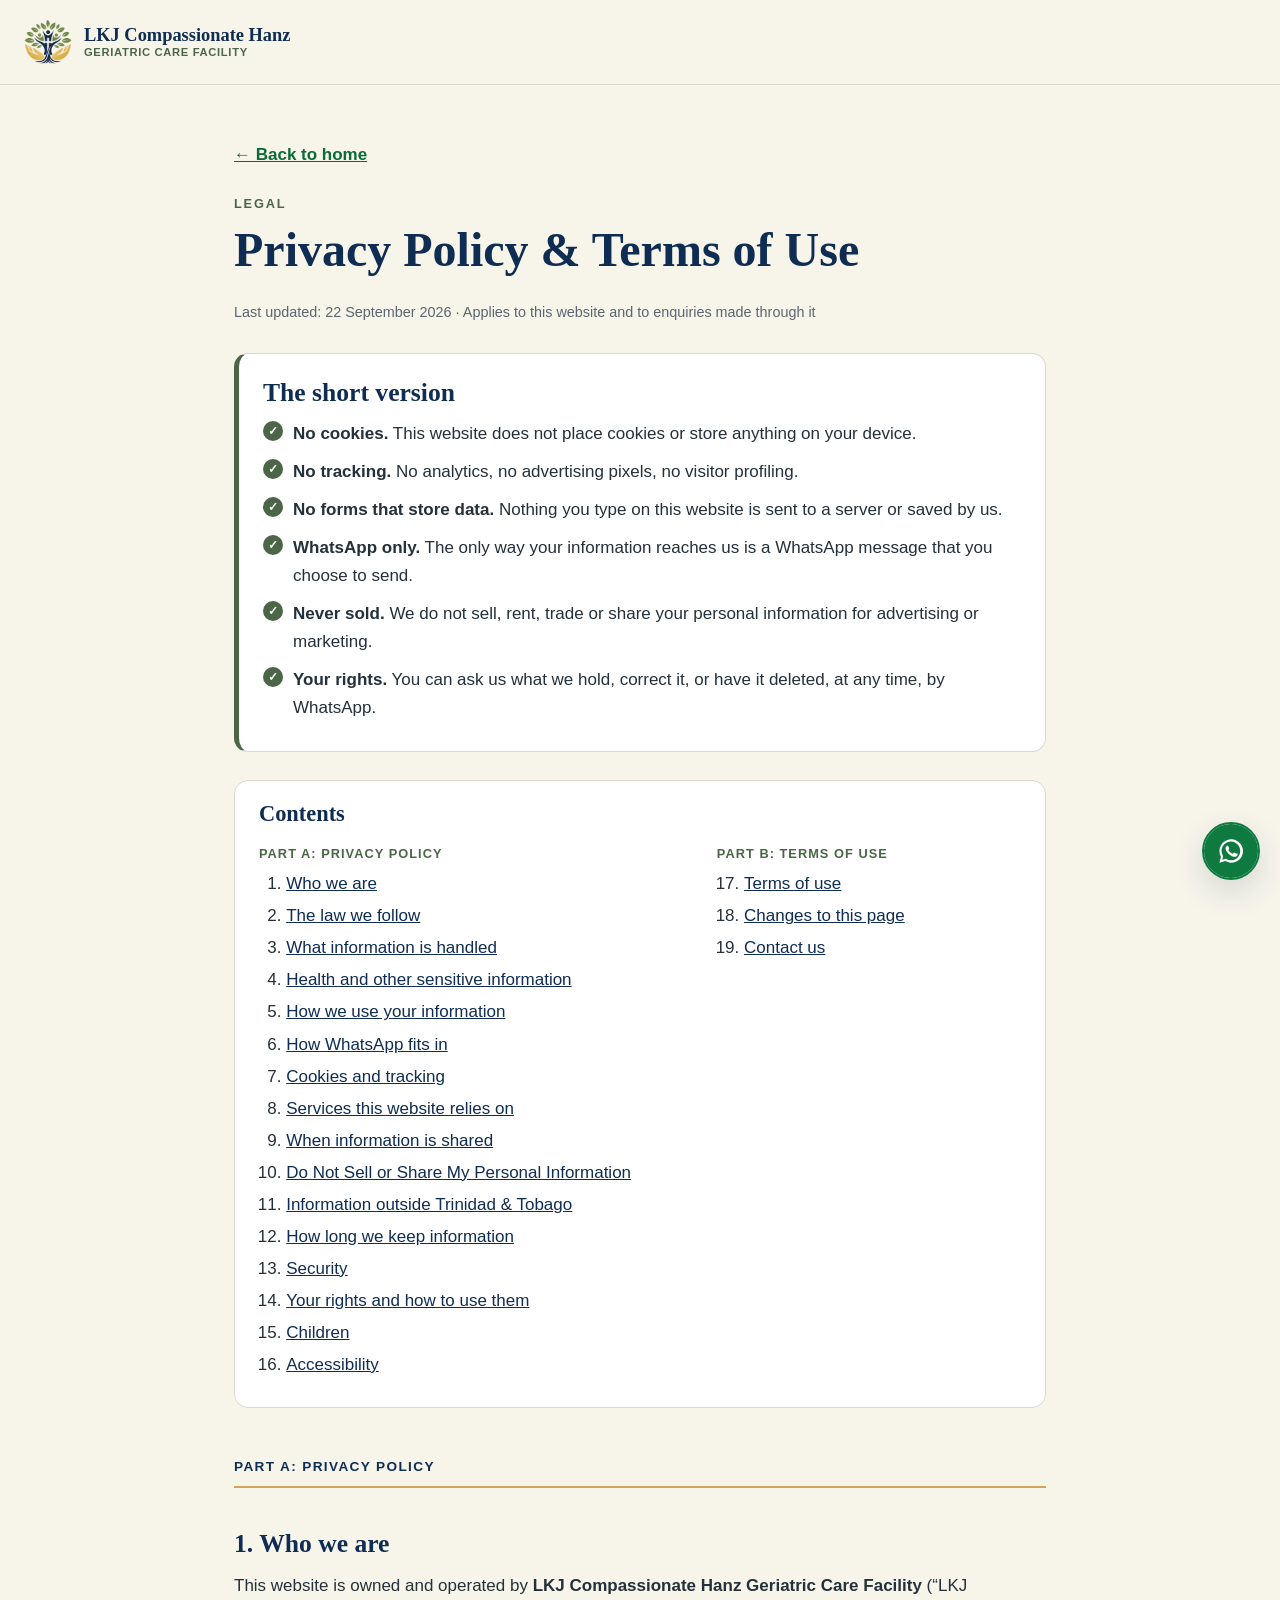
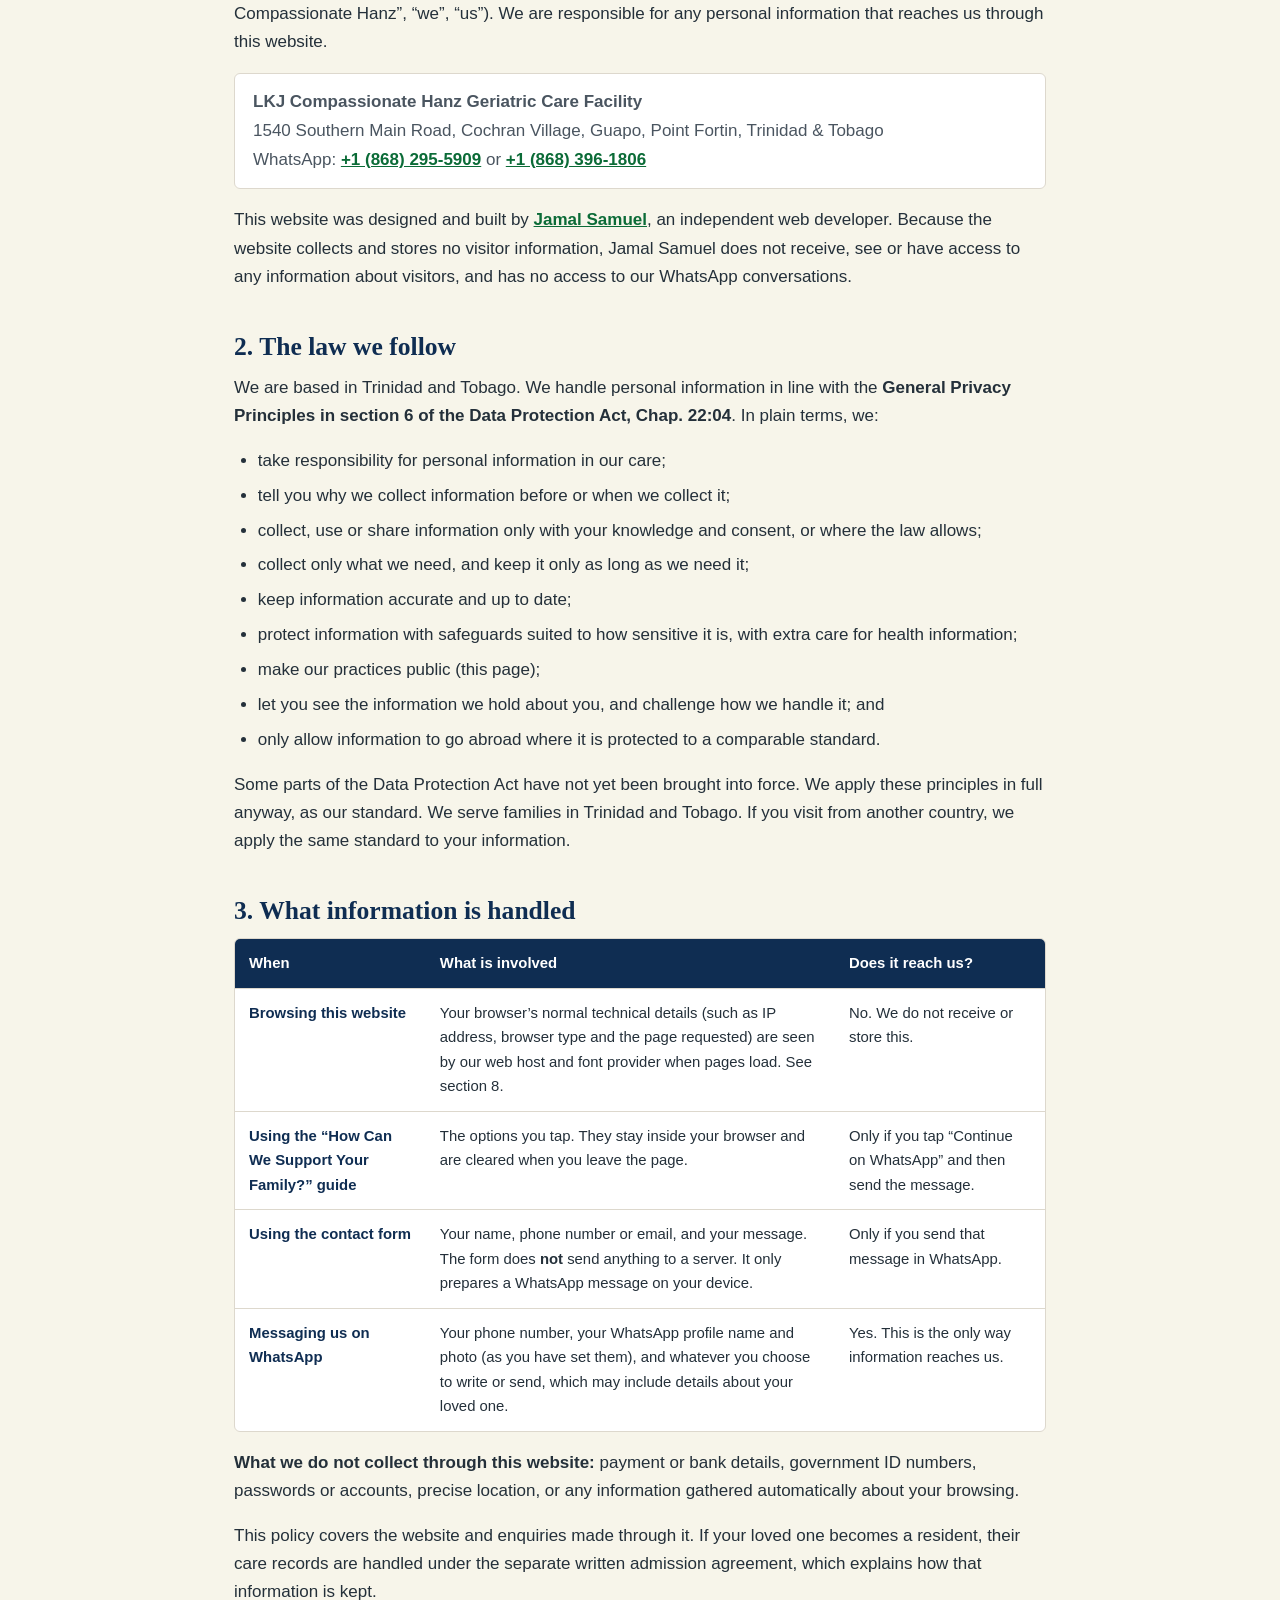
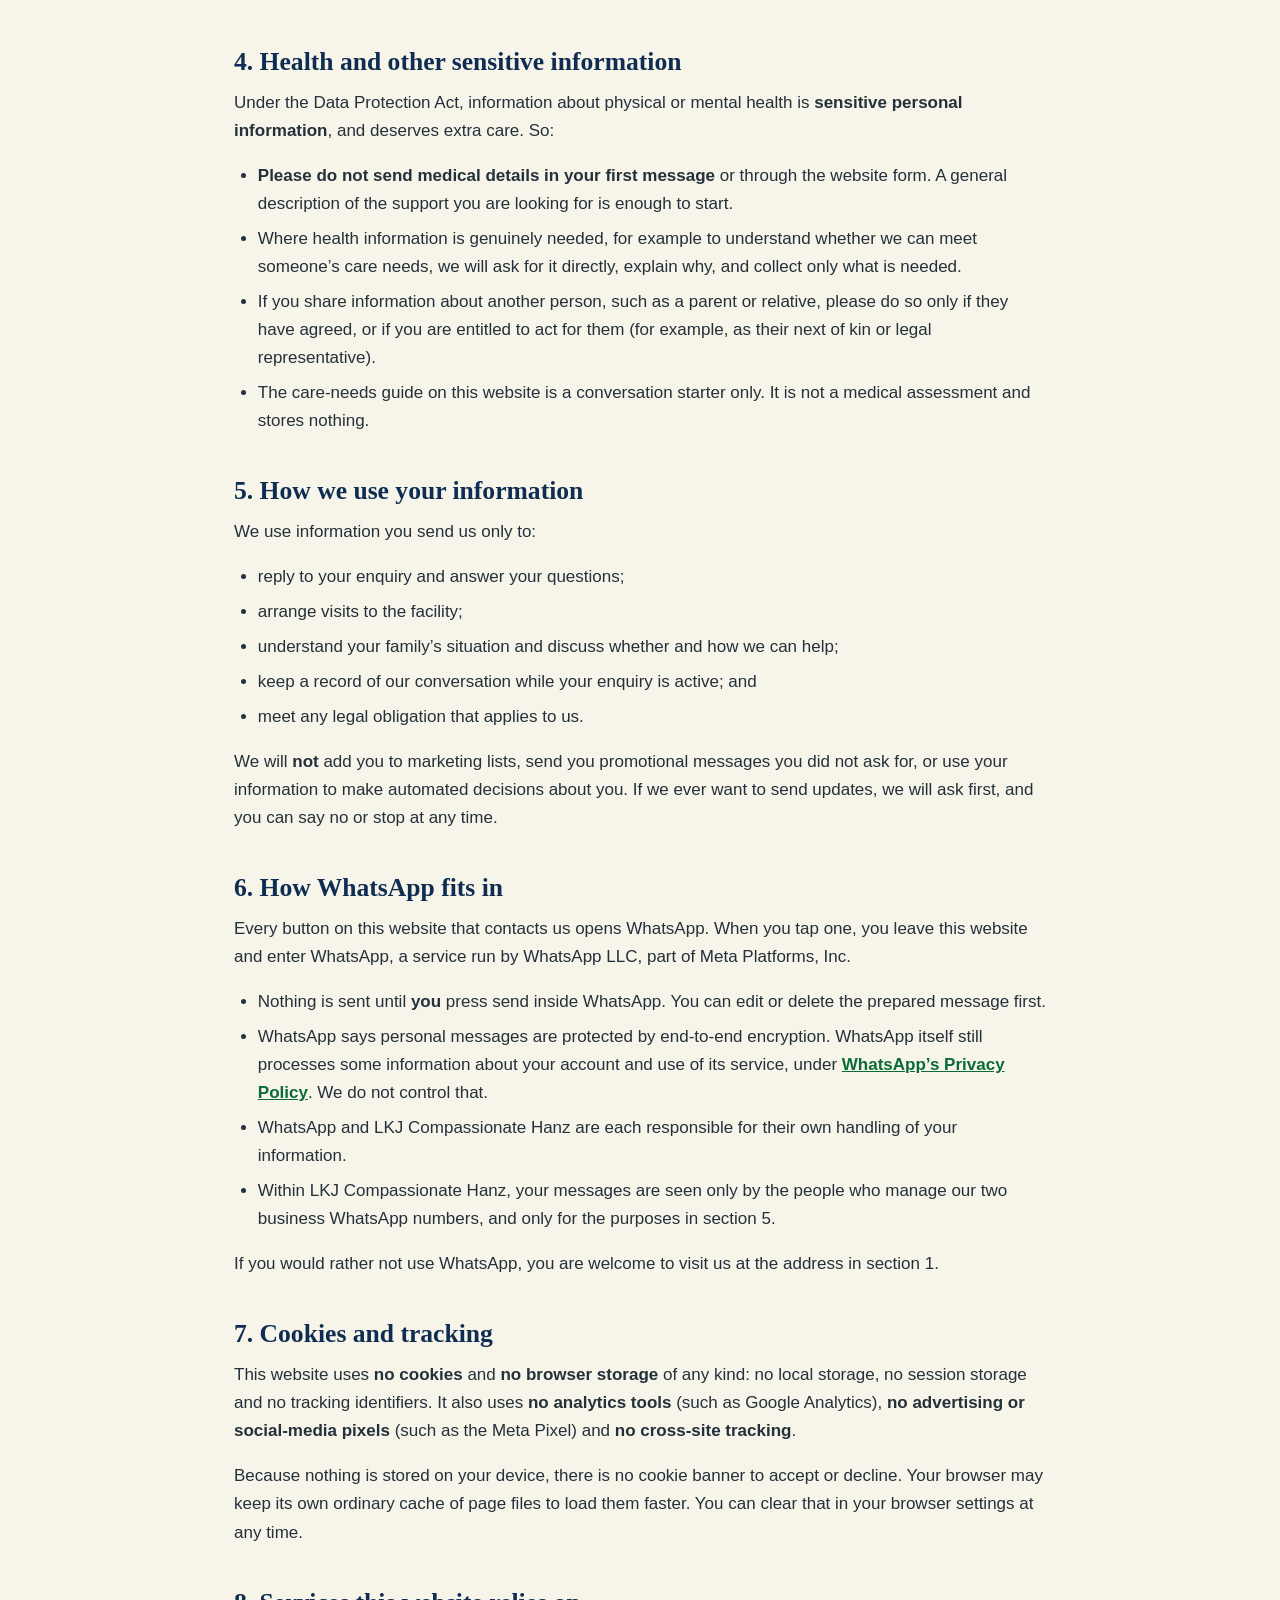
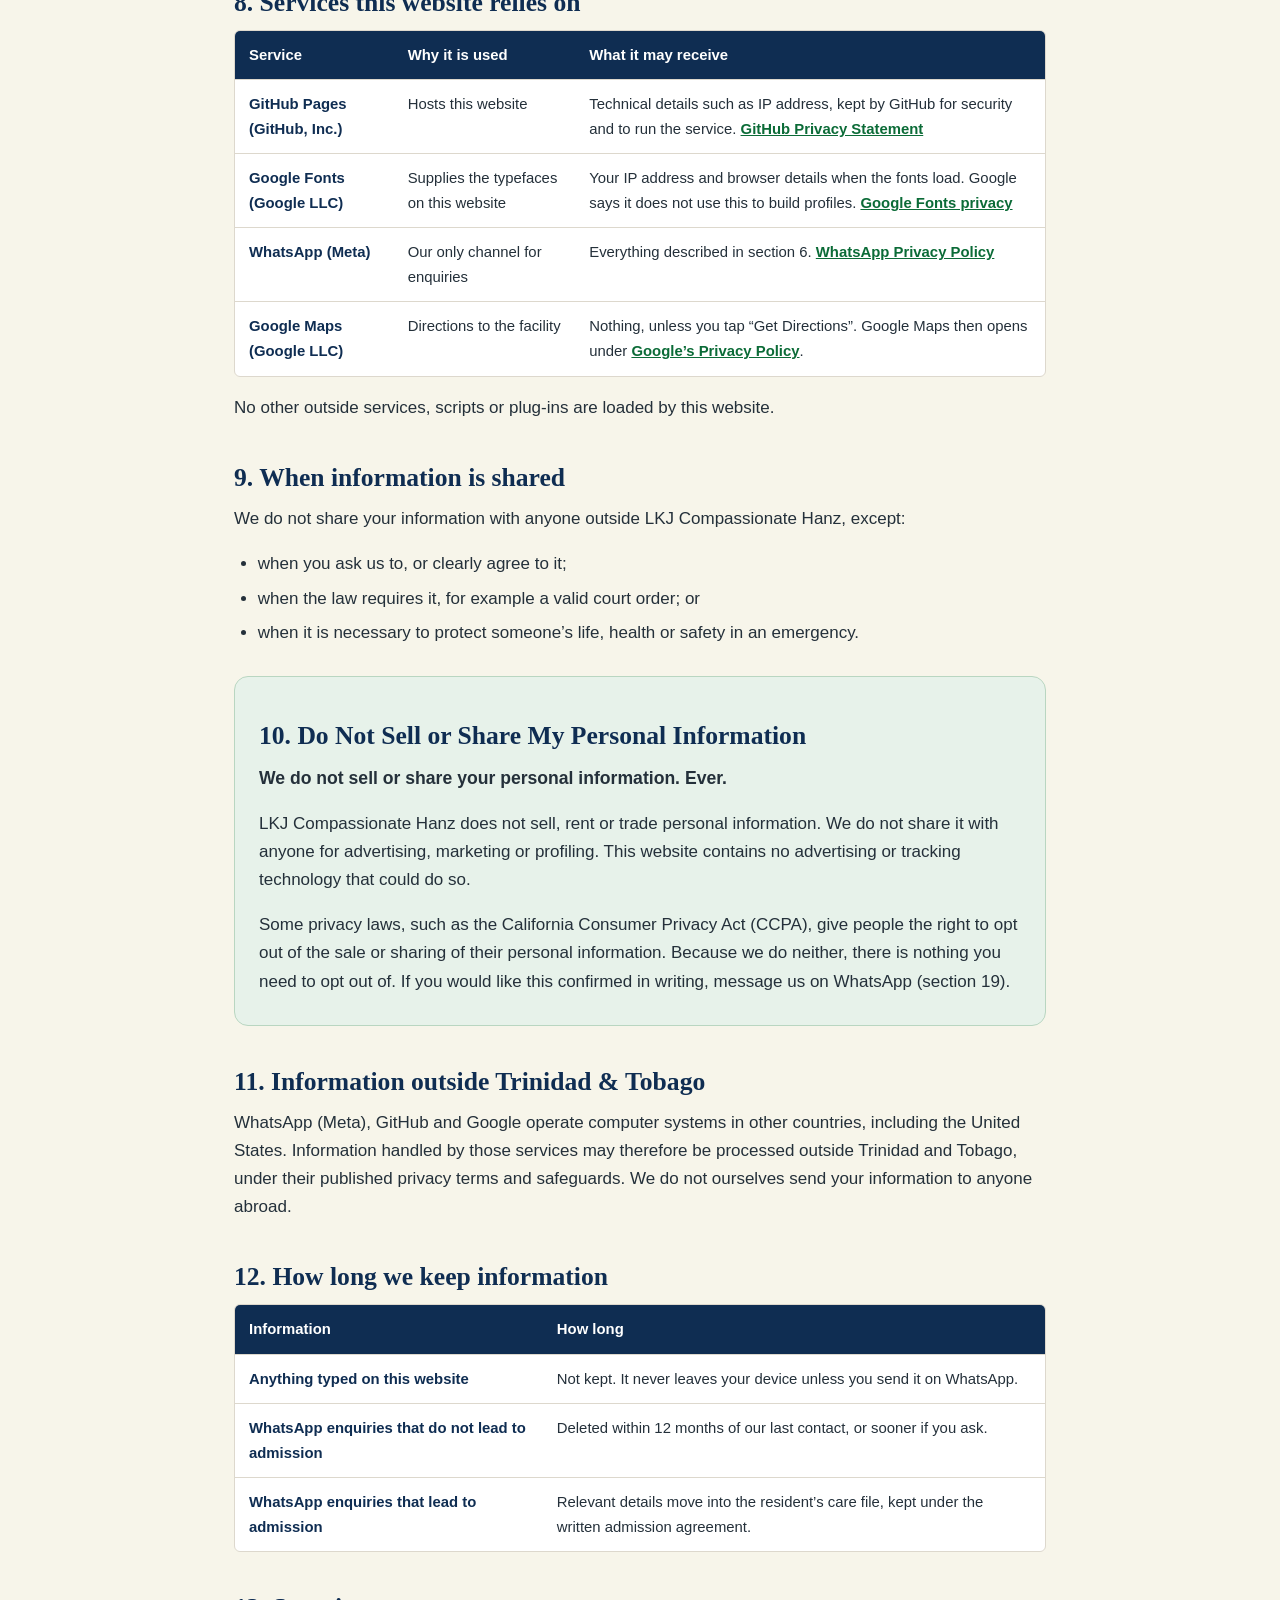
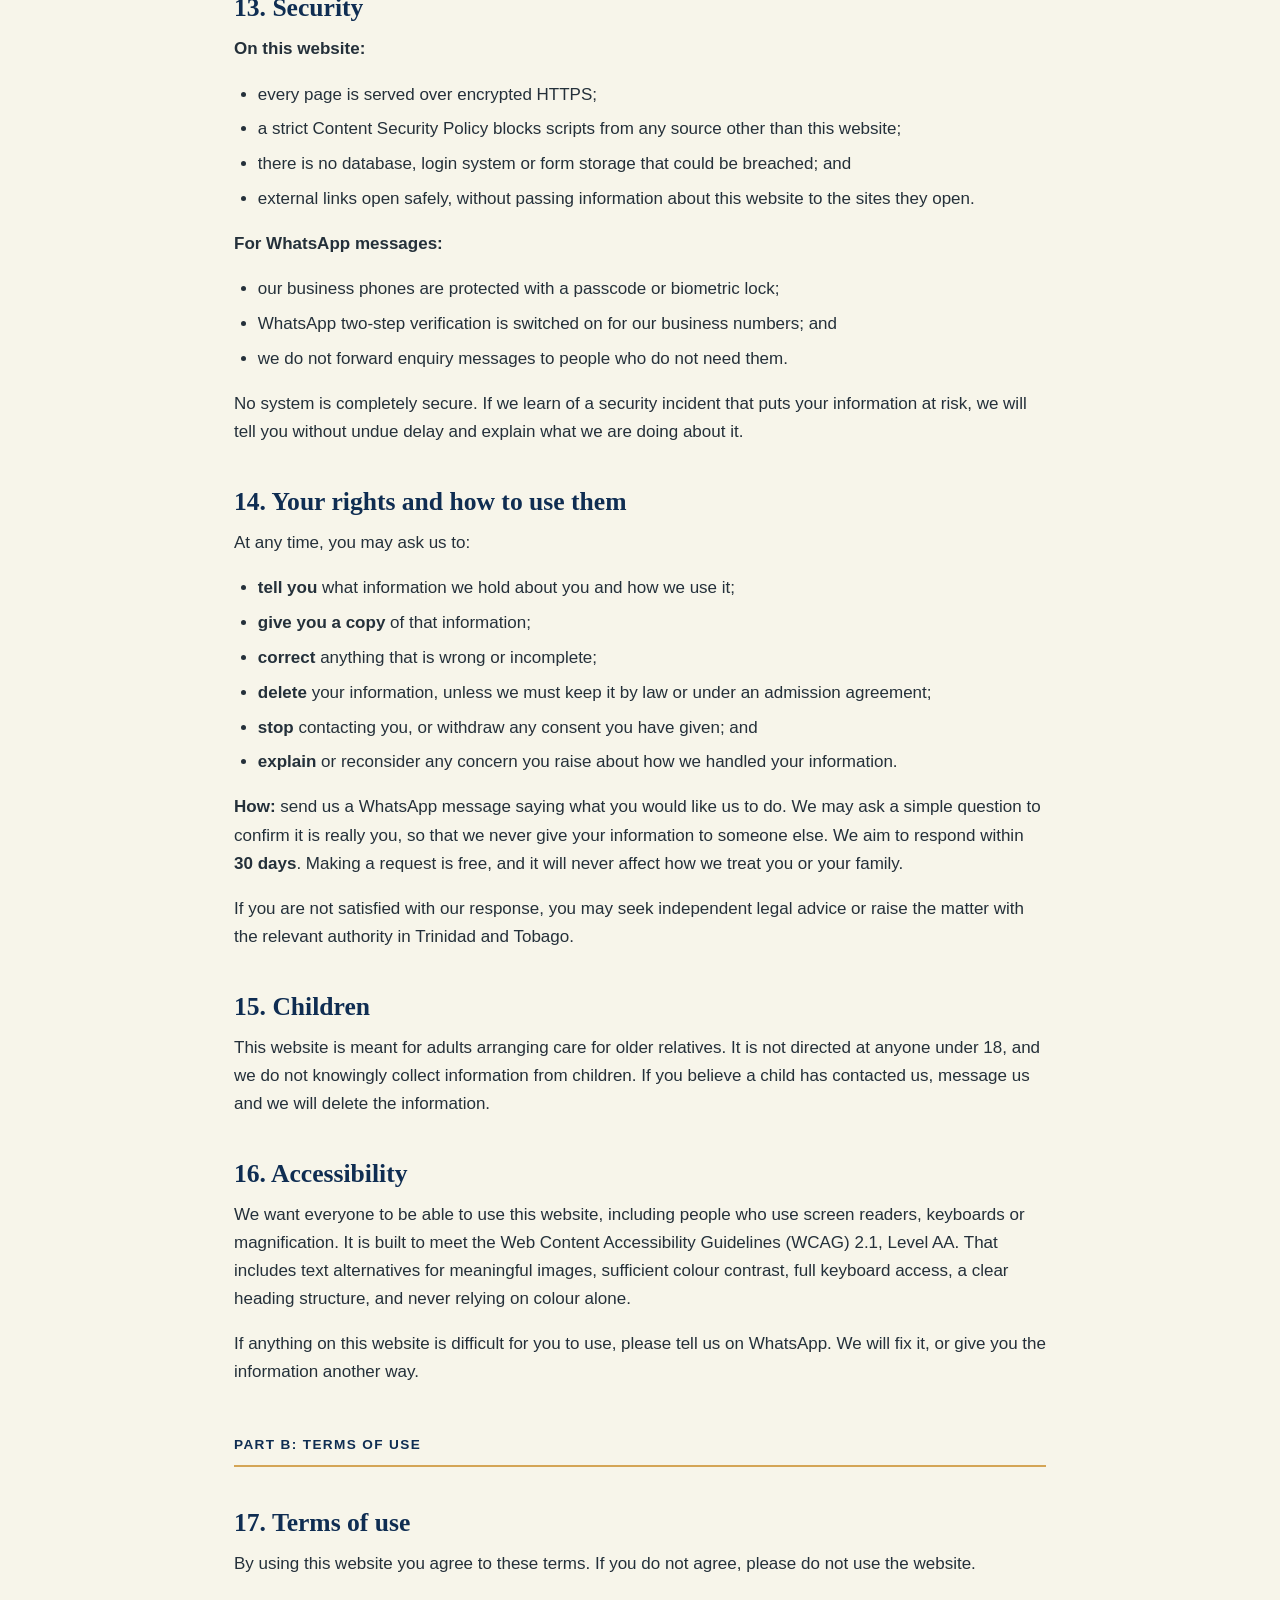
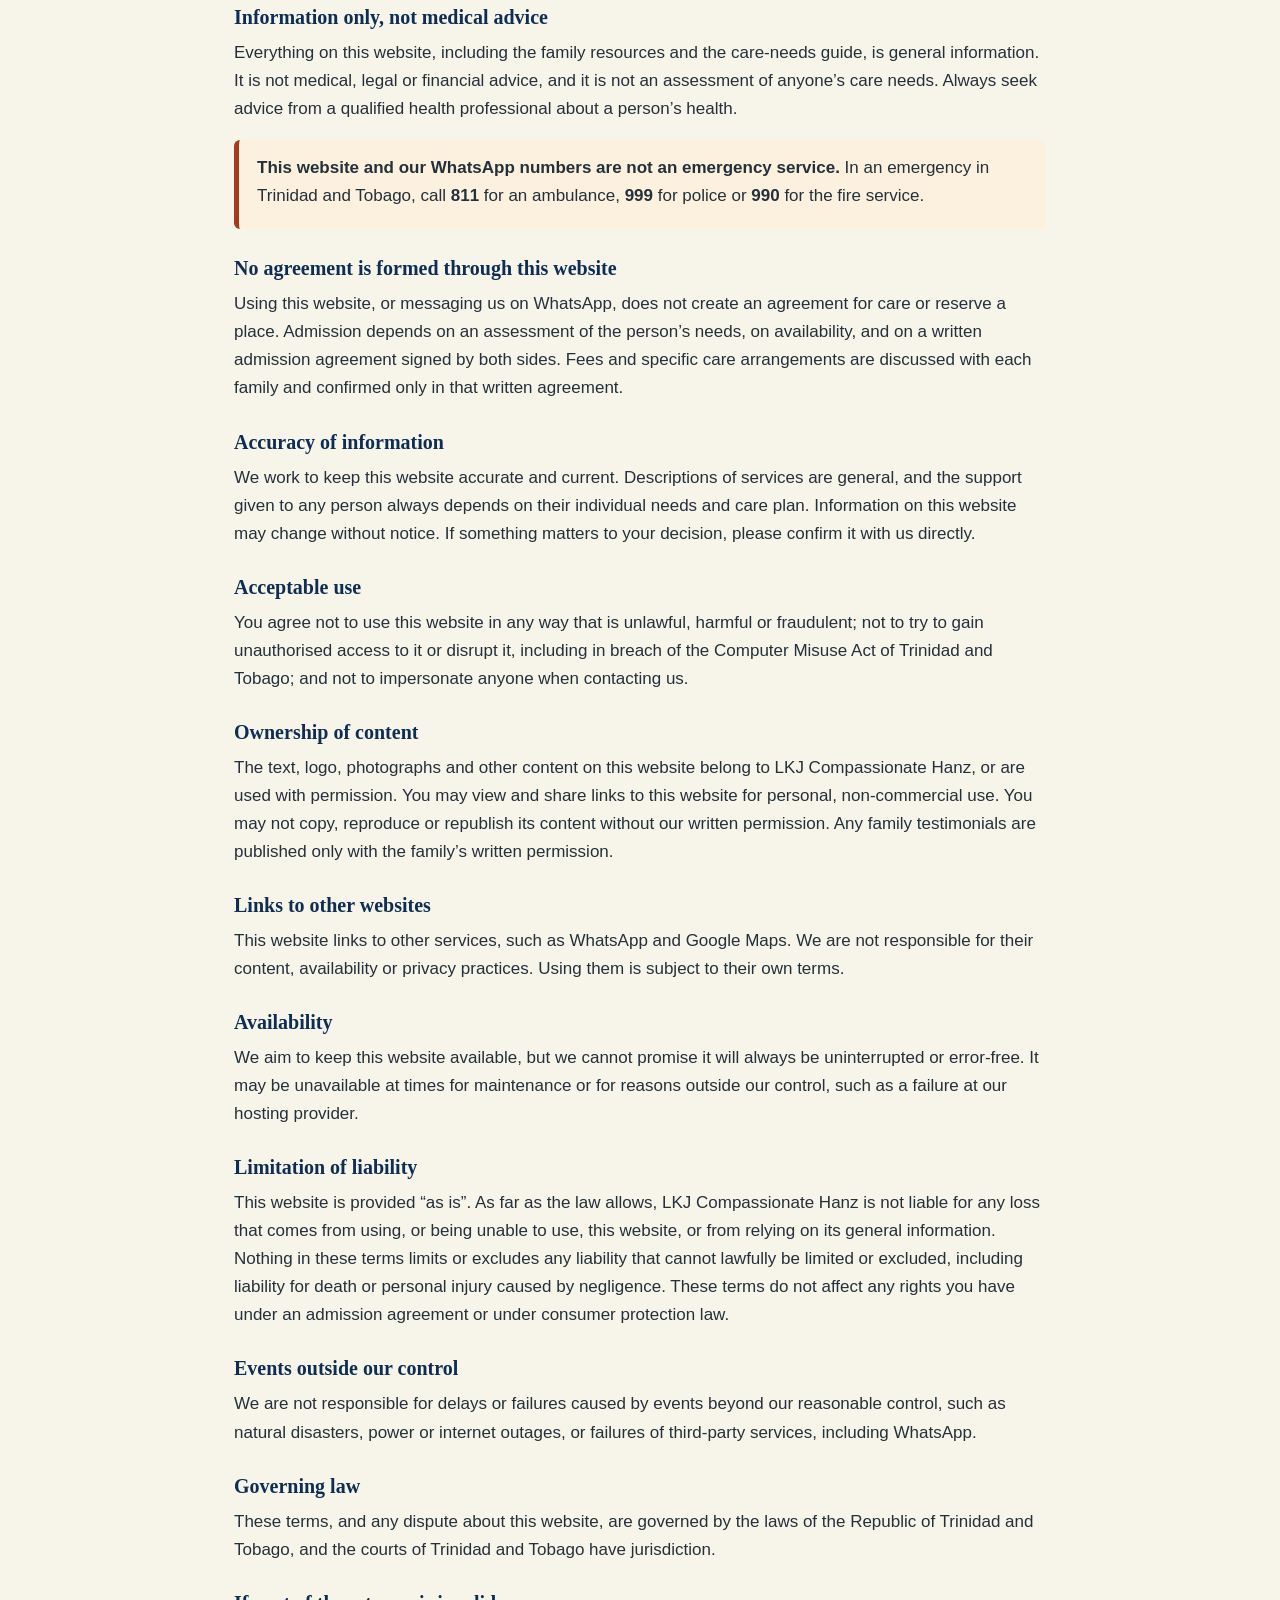
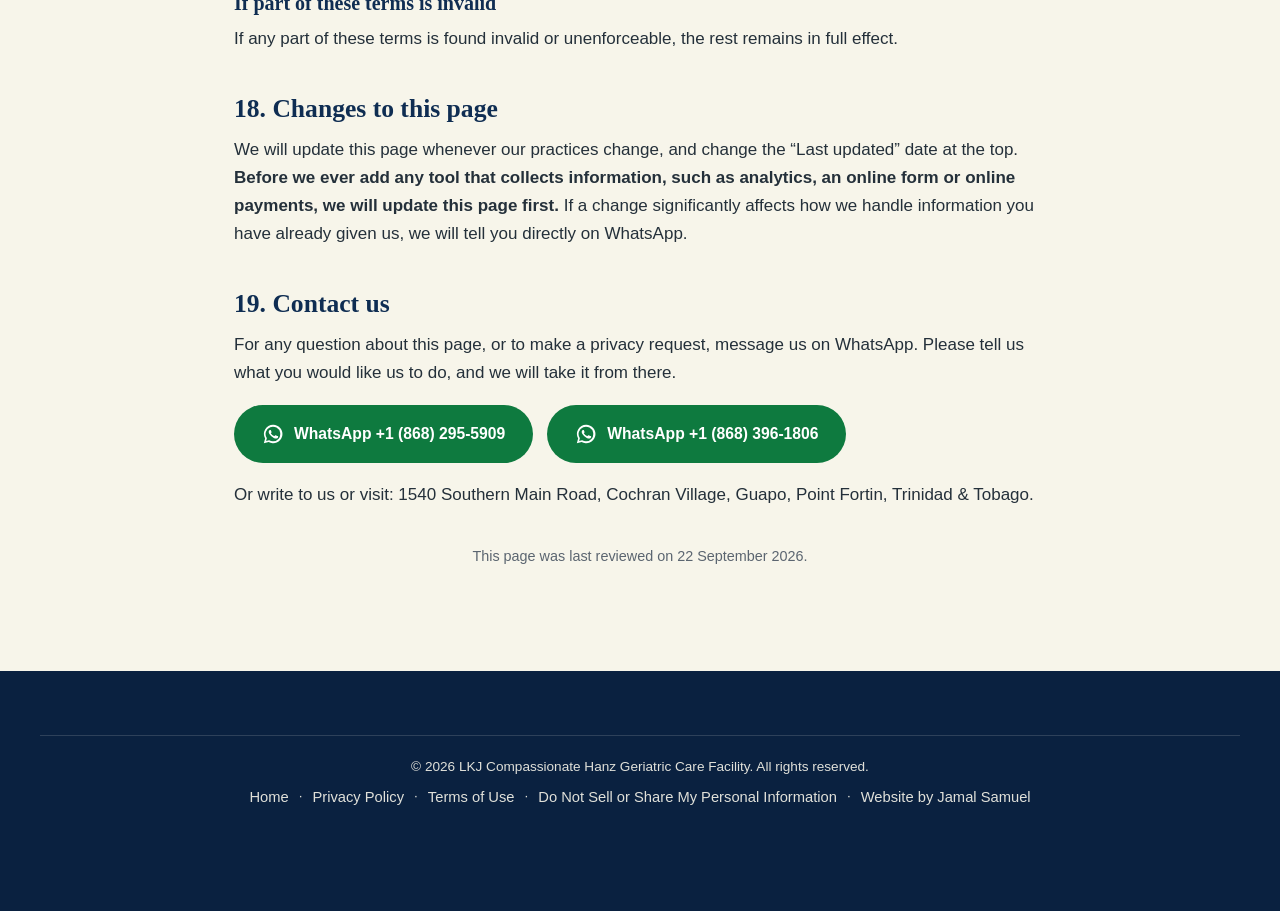
==== commit 1ee9a0b6: "Update legal.html" ====
--- a/legal.html
+++ b/legal.html
@@ -3,8 +3,17 @@
 <head>
 <meta charset="UTF-8">
 <meta name="viewport" content="width=device-width, initial-scale=1.0">
+<!-- SECURITY: strict Content Security Policy.
+     This page is one self-contained file: all CSS lives in the STYLES block below, and all JavaScript in
+     the SCRIPT block at the very bottom. The policy allows ONLY those two exact blocks, identified by their
+     SHA-256 fingerprints (the 'sha256-...' values). Anything injected is refused by the browser.
+     IMPORTANT: editing page text / HTML is fine. But changing ANYTHING inside the STYLES or SCRIPT block
+     (even one space) changes its fingerprint, and the browser will then block that block.
+     After such an edit, regenerate the fingerprint (paste the block's exact contents, without the opening
+     and closing tags, into https://report-uri.com/home/hash) and replace the matching 'sha256-...' below.
+     The JSON-LD block is data, not executed, so it needs no fingerprint. -->
 <meta http-equiv="Content-Security-Policy"
-      content="default-src 'self'; script-src 'self'; style-src 'self' https://fonts.googleapis.com; font-src https://fonts.gstatic.com; img-src 'self' data:; connect-src 'self'; frame-src 'none'; object-src 'none'; base-uri 'self'; form-action 'self'; upgrade-insecure-requests">
+      content="default-src 'self'; script-src 'self' 'sha256-FzFCA64jYxvI6vfsT4wVoNd9BYHEK++WekTkJHF6JrI='; style-src 'self' 'sha256-9G0hVlkauLYDu5oEuwmxpm4xe9YxEdRXjUZ7il458R8=' https://fonts.googleapis.com; font-src https://fonts.gstatic.com; img-src 'self' data:; connect-src 'self'; frame-src 'none'; object-src 'none'; base-uri 'self'; form-action 'self'; upgrade-insecure-requests">
 <meta name="referrer" content="strict-origin-when-cross-origin">
 <meta name="theme-color" content="#0F2D52">
 <title>Privacy Policy &amp; Terms of Use | LKJ Compassionate Hanz</title>
@@ -16,12 +25,864 @@
 <link rel="icon" href="assets/favicon-32.png" type="image/png" sizes="32x32">
 <link rel="apple-touch-icon" href="assets/apple-touch-icon.png">
 <link rel="manifest" href="site.webmanifest">
-<!-- Fonts (switched to media="all" by js/script.js; no inline handlers, CSP stays strict) -->
+<!-- Fonts (switched to media="all" by the SCRIPT block; no inline handlers, CSP stays strict) -->
 <link rel="preconnect" href="https://fonts.googleapis.com">
 <link rel="preconnect" href="https://fonts.gstatic.com" crossorigin>
 <link id="google-fonts" rel="stylesheet" media="print" href="https://fonts.googleapis.com/css2?family=Cormorant+Garamond:wght@500;600;700&amp;family=DM+Sans:wght@400;500;700&amp;display=swap">
 <noscript><link rel="stylesheet" href="https://fonts.googleapis.com/css2?family=Cormorant+Garamond:wght@500;600;700&amp;family=DM+Sans:wght@400;500;700&amp;display=swap"></noscript>
-<link rel="stylesheet" href="css/styles.css">
+<!-- ================= STYLES: all CSS for this page ================= -->
+<style>
+/* ==========================================================================
+   LKJ Compassionate Hanz — Stylesheet
+   Design tokens live in :root. Every text/background pair below was checked
+   against WCAG 2.1 AA (4.5:1 normal text, 3:1 large text and UI parts).
+   Compress all /assets images before launch (WebP where possible,
+   hero under 200KB, gallery under 120KB each).
+   ========================================================================== */
+
+:root {
+  /* Brand colours */
+  --navy: #0F2D52;
+  --navy-deep: #0A2140;
+  --sage: #5E7D5A;          /* icons and decoration only */
+  --sage-text: #4A6647;     /* sage for TEXT on light backgrounds (5.85:1 on cream) */
+  --sage-dark: #3F5A3D;     /* dark sage section backgrounds (white text 7.66:1) */
+  --gold: #D4A556;          /* on navy/dark only — fails on light backgrounds */
+  --cream: #F7F5EA;
+  --white: #FFFFFF;
+  --text: #24303A;
+  --text-muted: #4A5560;    /* 6.96:1 on cream */
+  --text-subtle: #5B6570;   /* small print, 5.5:1+ on cream/white */
+  --border: #DDD8CD;
+  --focus: var(--navy);
+
+  /* WhatsApp: the stock #25D366 fails with white text (1.98:1).
+     These darker greens keep the WhatsApp feel and pass AA. */
+  --whatsapp: #0E7A3F;      /* white text 5.42:1 */
+  --whatsapp-dark: #0B6B37; /* hover, and green text on cream 6.05:1 */
+
+  /* Type */
+  --font-display: 'Cormorant Garamond', Georgia, 'Times New Roman', serif;
+  --font-body: 'DM Sans', -apple-system, BlinkMacSystemFont, 'Segoe UI', sans-serif;
+
+  /* Layout */
+  --max-width: 1200px;
+  --radius-sm: 6px;
+  --radius-md: 14px;
+  --radius-lg: 28px;
+  --header-height: 84px;
+
+  --shadow-sm: 0 2px 10px rgba(15, 45, 82, 0.08);
+  --shadow-md: 0 12px 32px rgba(15, 45, 82, 0.14);
+}
+
+/* Reset ------------------------------------------------------------------ */
+*, *::before, *::after { box-sizing: border-box; }
+
+/* The hidden attribute must always win. Without this, any class that sets
+   display (e.g. display:flex) silently overrides it. */
+[hidden] { display: none !important; }
+
+html {
+  scroll-behavior: smooth;
+  /* Anchor links land below the sticky header (replaces the old JS offset code) */
+  scroll-padding-top: calc(var(--header-height) + 12px);
+}
+@media (prefers-reduced-motion: reduce) {
+  html { scroll-behavior: auto; }
+  *, *::before, *::after { animation-duration: 0.01ms !important; animation-iteration-count: 1 !important; transition-duration: 0.01ms !important; scroll-behavior: auto !important; }
+}
+body {
+  margin: 0;
+  font-family: var(--font-body);
+  font-size: 17px;
+  line-height: 1.65;
+  color: var(--text);
+  background: var(--cream);
+  /* clip (not hidden) so the sticky header keeps working */
+  overflow-x: clip;
+}
+img { max-width: 100%; height: auto; display: block; }
+a { color: inherit; }
+h1, h2, h3, h4 { font-family: var(--font-display); color: var(--navy); margin: 0 0 0.5em; line-height: 1.15; font-weight: 600; }
+h1 { font-size: clamp(2.4rem, 5vw, 4rem); }
+h2 { font-size: clamp(1.9rem, 3.4vw, 2.7rem); }
+h3 { font-size: 1.35rem; }
+p { margin: 0 0 1em; }
+ul { list-style: none; margin: 0; padding: 0; }
+figure { margin: 0; }
+button { font-family: inherit; cursor: pointer; }
+
+.icon { width: 22px; height: 22px; fill: currentColor; flex-shrink: 0; }
+.icon-lg { width: 34px; height: 34px; }
+/* Line-only icons (a fill-only path draws nothing) */
+.icon-stroke { fill: none; stroke: currentColor; stroke-width: 2; stroke-linecap: round; stroke-linejoin: round; }
+
+.sprite { position: absolute; width: 0; height: 0; overflow: hidden; }
+
+/* Accessibility ------------------------------------------------------------ */
+.visually-hidden {
+  position: absolute !important;
+  width: 1px; height: 1px;
+  padding: 0; margin: -1px;
+  overflow: hidden; clip: rect(0, 0, 0, 0);
+  white-space: nowrap; border: 0;
+}
+
+.skip-link {
+  position: absolute;
+  left: 1rem;
+  top: -100px;
+  background: var(--navy);
+  color: var(--white);
+  padding: 12px 20px;
+  z-index: 1000;
+  border-radius: 0 0 var(--radius-sm) var(--radius-sm);
+  font-weight: 700;
+  transition: top 0.2s;
+}
+.skip-link:focus { top: 0; }
+
+/* Focus: navy on light backgrounds, gold on dark ones (both pass 3:1) */
+:focus-visible {
+  outline: 3px solid var(--focus);
+  outline-offset: 3px;
+  border-radius: 3px;
+}
+:focus:not(:focus-visible) { outline: none; }
+.announcement-bar, .hero, .brand-promise, .why-us, .testimonials,
+.site-footer, .lightbox { --focus: var(--gold); }
+#main:focus { outline: none; }
+
+.section-inner { max-width: var(--max-width); margin: 0 auto; padding: 0 24px; }
+
+section { padding: 88px 0; }
+.eyebrow {
+  font-family: var(--font-body);
+  text-transform: uppercase;
+  letter-spacing: 0.14em;
+  font-size: 0.8rem;
+  font-weight: 700;
+  color: var(--sage-text);
+  margin-bottom: 0.6em;
+}
+.section-lead { max-width: 620px; color: var(--text-muted); font-size: 1.05rem; }
+
+/* Buttons ------------------------------------------------------------------ */
+.btn {
+  display: inline-flex;
+  align-items: center;
+  justify-content: center;
+  gap: 10px;
+  padding: 14px 26px;
+  border-radius: 999px;
+  font-weight: 700;
+  font-size: 0.98rem;
+  text-decoration: none;
+  border: 2px solid transparent;
+  min-height: 44px;
+  text-align: center;
+  transition: transform 0.15s ease, box-shadow 0.15s ease, background 0.15s ease, color 0.15s ease;
+}
+.btn-whatsapp { background: var(--whatsapp); color: var(--white); }
+.btn-whatsapp:hover { background: var(--whatsapp-dark); transform: translateY(-1px); box-shadow: var(--shadow-sm); }
+.btn-secondary { background: transparent; color: var(--navy); border-color: var(--navy); }
+.btn-secondary:hover { background: var(--navy); color: var(--white); }
+.btn-large { padding: 16px 32px; font-size: 1.05rem; }
+.btn-full { width: 100%; }
+
+/* Announcement bar ---------------------------------------------------------- */
+.announcement-bar {
+  background: var(--navy);
+  color: var(--cream);
+  text-align: center;
+  font-size: 0.85rem;
+  padding: 8px 16px;
+}
+.announcement-bar p { margin: 0; }
+.announcement-bar a { color: var(--gold); font-weight: 700; margin-left: 8px; text-decoration: underline; }
+
+/* Header --------------------------------------------------------------------- */
+.site-header {
+  position: sticky;
+  top: 0;
+  z-index: 500;
+  background: rgba(247, 245, 234, 0.94);
+  -webkit-backdrop-filter: blur(6px);
+  backdrop-filter: blur(6px);
+  border-bottom: 1px solid var(--border);
+  transition: box-shadow 0.2s ease;
+}
+.site-header.scrolled { box-shadow: var(--shadow-sm); }
+.header-inner {
+  max-width: var(--max-width);
+  margin: 0 auto;
+  padding: 12px 24px;
+  display: flex;
+  align-items: center;
+  gap: 20px;
+  min-height: var(--header-height);
+}
+.brand { display: flex; align-items: center; gap: 12px; text-decoration: none; min-width: 0; }
+.brand-logo { border-radius: 8px; object-fit: contain; }
+.brand-text { display: flex; flex-direction: column; line-height: 1.2; }
+.brand-name { font-family: var(--font-display); font-weight: 700; color: var(--navy); font-size: 1.15rem; }
+.brand-sub { font-size: 0.7rem; letter-spacing: 0.06em; text-transform: uppercase; color: var(--sage-text); font-weight: 700; }
+
+.main-nav { margin-left: auto; }
+.main-nav ul { display: flex; gap: 26px; }
+.main-nav a {
+  text-decoration: none;
+  color: var(--navy);
+  font-weight: 500;
+  font-size: 0.96rem;
+  padding: 6px 2px;
+  border-bottom: 2px solid transparent;
+  transition: border-color 0.15s ease;
+}
+.main-nav a:hover { border-color: var(--gold); }
+
+.header-cta { margin-left: 8px; padding: 10px 20px; font-size: 0.9rem; }
+
+.hamburger {
+  display: none;
+  flex-direction: column;
+  justify-content: center;
+  gap: 5px;
+  width: 44px;
+  height: 44px;
+  margin-left: auto;
+  background: transparent;
+  border: none;
+  border-radius: var(--radius-sm);
+  flex-shrink: 0;
+}
+.hamburger span { display: block; width: 24px; height: 2px; background: var(--navy); margin: 0 auto; }
+
+/* Mobile menu: sits outside the header so position:fixed covers the viewport */
+.mobile-menu {
+  position: fixed;
+  inset: 0;
+  background: var(--cream);
+  z-index: 700;
+  padding: 20px 24px 32px;
+  overflow-y: auto;
+  overscroll-behavior: contain;
+}
+.mobile-menu-header { display: flex; justify-content: space-between; align-items: center; margin-bottom: 16px; }
+.mobile-menu-close { background: none; border: none; font-size: 2rem; line-height: 1; color: var(--navy); width: 44px; height: 44px; }
+.mobile-menu ul { display: flex; flex-direction: column; gap: 4px; margin-bottom: 24px; }
+.mobile-menu nav a { text-decoration: none; color: var(--navy); font-family: var(--font-display); font-size: 1.5rem; padding: 12px 0; display: block; border-bottom: 1px solid var(--border); }
+
+@media (max-width: 960px) {
+  .main-nav, .header-cta { display: none; }
+  .hamburger { display: flex; }
+}
+@media (max-width: 400px) {
+  .brand-name { font-size: 1rem; }
+  .brand-logo { width: 40px; height: 40px; }
+}
+
+/* Hero ------------------------------------------------------------------- */
+.hero { position: relative; padding: 0; min-height: 92vh; min-height: 92svh; display: flex; align-items: flex-end; overflow: hidden; }
+/* Gradient shows if the hero photo is missing or still loading */
+.hero-media { position: absolute; inset: 0; background: linear-gradient(160deg, var(--navy) 0%, var(--navy-deep) 55%, var(--sage-dark) 100%); }
+.hero-media img { width: 100%; height: 100%; object-fit: cover; }
+.hero-overlay {
+  position: absolute;
+  inset: 0;
+  background: linear-gradient(180deg, rgba(15,45,82,0.55) 0%, rgba(15,45,82,0.35) 40%, rgba(15,45,82,0.85) 100%);
+}
+.hero-content { position: relative; color: var(--white); max-width: var(--max-width); margin: 0 auto; padding: 60px 24px 72px; width: 100%; }
+.hero .eyebrow { color: var(--gold); }
+.hero h1 { color: var(--white); max-width: 780px; }
+.hero-text { max-width: 560px; font-size: 1.15rem; color: var(--cream); }
+.hero-actions { display: flex; gap: 16px; flex-wrap: wrap; margin: 28px 0 40px; }
+.hero .btn-secondary { color: var(--white); border-color: var(--white); }
+.hero .btn-secondary:hover { background: var(--white); color: var(--navy); }
+
+.trust-panel { display: flex; gap: 12px 32px; flex-wrap: wrap; }
+.trust-panel li { display: flex; align-items: center; gap: 10px; font-weight: 500; font-size: 0.95rem; }
+.trust-panel .icon { color: var(--gold); }
+
+/* Welcome / About ---------------------------------------------------------- */
+.two-col { display: grid; grid-template-columns: 1.1fr 0.9fr; gap: 64px; align-items: center; }
+/* If the photo column is removed (missing image), the text uses full width */
+.two-col:has(> .welcome-media[hidden]) { grid-template-columns: 1fr; }
+.welcome-media img { border-radius: var(--radius-lg); box-shadow: var(--shadow-md); }
+@media (max-width: 860px) { .two-col { grid-template-columns: 1fr; gap: 36px; } }
+
+/* Brand promise ------------------------------------------------------------ */
+.brand-promise {
+  background: var(--navy);
+  color: var(--cream);
+  text-align: center;
+  position: relative;
+  overflow: hidden;
+}
+.brand-promise .section-inner { position: relative; max-width: 820px; padding: 40px 24px; }
+.quote-mark {
+  font-family: var(--font-display);
+  font-size: 6rem;
+  color: var(--gold);
+  line-height: 1;
+  display: block;
+  opacity: 0.85;
+}
+.brand-promise blockquote {
+  font-family: var(--font-display);
+  font-size: clamp(1.5rem, 3vw, 2.2rem);
+  font-weight: 600;
+  margin: 0.2em 0 0;
+  line-height: 1.45;
+  position: relative;
+  z-index: 1;
+}
+.leaf-motif {
+  position: absolute;
+  width: 340px;
+  height: 340px;
+  right: -120px;
+  bottom: -140px;
+  border-radius: 50% 50% 50% 60% / 55% 45% 55% 45%;
+  background: var(--sage);
+  opacity: 0.18;
+}
+
+/* Services ------------------------------------------------------------------ */
+.services-grid {
+  display: grid;
+  grid-template-columns: repeat(auto-fit, minmax(min(260px, 100%), 1fr));
+  gap: 24px;
+  margin-top: 40px;
+}
+.service-card {
+  background: var(--white);
+  border: 1px solid var(--border);
+  border-radius: var(--radius-md);
+  padding: 28px 24px;
+  transition: transform 0.2s ease, box-shadow 0.2s ease;
+}
+.service-card:hover { transform: translateY(-4px); box-shadow: var(--shadow-md); }
+.service-card .icon-lg { color: var(--sage); margin-bottom: 14px; }
+.service-card h3 { font-size: 1.15rem; margin-bottom: 6px; }
+.service-card p { color: var(--text-muted); font-size: 0.95rem; margin: 0; }
+
+/* Care guide ----------------------------------------------------------------- */
+.care-guide { background: var(--white); }
+.guide-cards {
+  display: grid;
+  grid-template-columns: repeat(auto-fit, minmax(min(220px, 100%), 1fr));
+  gap: 18px;
+  margin: 36px 0 28px;
+}
+.guide-card {
+  position: relative;
+  background: var(--cream);
+  border: 2px solid var(--border);
+  border-radius: var(--radius-md);
+  padding: 26px 20px;
+  display: flex;
+  flex-direction: column;
+  align-items: center;
+  gap: 12px;
+  text-align: center;
+  font-weight: 600;
+  font-size: 1rem;
+  color: var(--navy);
+  min-height: 44px;
+  transition: border-color 0.15s ease, background 0.15s ease;
+}
+.guide-card .icon-lg { color: var(--sage); }
+.guide-card:hover { border-color: var(--sage); }
+.guide-card[aria-pressed="true"] {
+  border-color: var(--navy);
+  background: #FBF1DE;
+}
+.guide-card[aria-pressed="true"] .icon-lg { color: var(--navy); }
+/* Selected state is shown by a check mark too — not by colour alone (WCAG 1.4.1) */
+.guide-card::after {
+  content: '';
+  position: absolute;
+  top: 10px;
+  right: 10px;
+  width: 26px;
+  height: 26px;
+  border-radius: 50%;
+  border: 2px solid var(--border);
+  background: var(--white);
+}
+.guide-card[aria-pressed="true"]::after {
+  content: '\2713';
+  border-color: var(--navy);
+  background: var(--navy);
+  color: var(--white);
+  font-size: 0.9rem;
+  line-height: 22px;
+  text-align: center;
+}
+
+.guide-result {
+  background: var(--cream);
+  border: 1px solid var(--border);
+  border-radius: var(--radius-md);
+  padding: 24px;
+  margin-top: 8px;
+  animation: fadeIn 0.3s ease;
+}
+.guide-result-actions { display: flex; gap: 14px; flex-wrap: wrap; margin-top: 14px; }
+.guide-disclaimer { font-size: 0.85rem; color: var(--text-subtle); margin-top: 20px; }
+
+@keyframes fadeIn { from { opacity: 0; transform: translateY(6px); } to { opacity: 1; transform: translateY(0); } }
+
+/* Why us ---------------------------------------------------------------------- */
+/* Darker sage so white text passes AA (old light sage was 3.1:1) */
+.why-us { background: var(--sage-dark); background: linear-gradient(180deg, var(--sage-text) 0%, var(--sage-dark) 100%); color: var(--white); }
+.why-us .eyebrow { color: var(--cream); }
+.why-us h2 { color: var(--white); }
+.why-grid { display: grid; grid-template-columns: repeat(auto-fit, minmax(min(240px, 100%), 1fr)); gap: 30px; margin-top: 40px; }
+.why-item h3 { color: var(--white); font-size: 1.2rem; }
+.why-item p { color: var(--white); margin: 0; }
+
+/* Gallery ----------------------------------------------------------------------- */
+.gallery-grid {
+  display: grid;
+  grid-template-columns: repeat(auto-fit, minmax(min(260px, 100%), 1fr));
+  gap: 20px;
+  margin-top: 40px;
+}
+.gallery-item {
+  position: relative;
+  border: none;
+  padding: 0;
+  border-radius: var(--radius-md);
+  overflow: hidden;
+  background: var(--border);
+  min-height: 44px;
+}
+.gallery-item img { width: 100%; aspect-ratio: 4/3; object-fit: cover; transition: transform 0.3s ease; }
+.gallery-item:hover img { transform: scale(1.05); }
+.gallery-item span {
+  position: absolute;
+  left: 0; right: 0; bottom: 0;
+  background: linear-gradient(0deg, rgba(10,33,64,0.85), transparent);
+  color: var(--white);
+  padding: 30px 16px 12px;
+  font-weight: 600;
+  text-align: left;
+  font-size: 0.95rem;
+}
+
+.lightbox {
+  position: fixed;
+  inset: 0;
+  background: rgba(10, 33, 64, 0.94);
+  z-index: 900;
+  display: flex;
+  align-items: center;
+  justify-content: center;
+  flex-direction: column;
+  padding: 20px;
+}
+.lightbox img { max-width: min(900px, 90vw); max-height: 74vh; width: auto; height: auto; border-radius: var(--radius-sm); }
+.lightbox-caption { color: var(--cream); margin-top: 14px; }
+.lightbox-close {
+  position: absolute; top: 20px; right: 20px;
+  background: rgba(255,255,255,0.15); color: var(--white);
+  border: none; font-size: 2rem; width: 48px; height: 48px; border-radius: 50%; line-height: 1;
+}
+.lightbox-nav {
+  position: absolute; top: 50%; transform: translateY(-50%);
+  background: rgba(255,255,255,0.15); color: var(--white); border: none;
+  width: 48px; height: 48px; border-radius: 50%; font-size: 1.2rem;
+}
+.lightbox-prev { left: 12px; }
+.lightbox-next { right: 12px; }
+
+/* Mission Vision Values -------------------------------------------------------- */
+.mvv-grid { display: grid; grid-template-columns: 1fr 1fr; gap: 28px; }
+.mvv-card { background: var(--white); border: 1px solid var(--border); border-radius: var(--radius-md); padding: 32px; }
+.mvv-card p { color: var(--text-muted); margin: 0; }
+.values-row { display: flex; flex-wrap: wrap; gap: 14px; justify-content: center; margin-top: 36px; }
+.values-row li {
+  background: var(--white);
+  border: 1px solid var(--gold);
+  color: var(--navy);
+  padding: 10px 22px;
+  border-radius: 999px;
+  font-weight: 600;
+  font-size: 0.92rem;
+}
+@media (max-width: 700px) { .mvv-grid { grid-template-columns: 1fr; } .mvv-card { padding: 24px; } }
+
+/* Faith --------------------------------------------------------------------------- */
+.faith { background: var(--cream); text-align: center; }
+.faith .section-inner { max-width: 700px; }
+.faith blockquote {
+  font-family: var(--font-display);
+  font-size: clamp(1.4rem, 2.6vw, 1.9rem);
+  color: var(--navy);
+  font-style: italic;
+  margin: 0;
+}
+.faith figcaption { margin-top: 14px; }
+.faith cite { font-style: normal; color: var(--sage-text); font-weight: 700; letter-spacing: 0.04em; }
+
+/* Resources ------------------------------------------------------------------------ */
+.resources-grid { display: grid; grid-template-columns: repeat(auto-fit, minmax(min(260px, 100%), 1fr)); gap: 24px; margin-top: 40px; }
+.resource-card { background: var(--white); border: 1px solid var(--border); border-radius: var(--radius-md); padding: 28px; display: flex; flex-direction: column; }
+.resource-card p { color: var(--text-muted); font-size: 0.95rem; }
+.resource-link {
+  margin-top: auto;
+  align-self: flex-start;
+  color: var(--whatsapp-dark);
+  font-weight: 700;
+  text-decoration: none;
+  border-bottom: 2px solid currentColor;
+  padding: 10px 0 2px;
+}
+.resource-link:hover { color: var(--navy); }
+
+/* Testimonials ----------------------------------------------------------------------- */
+.testimonials { background: var(--sage-dark); background: linear-gradient(180deg, var(--sage-text) 0%, var(--sage-dark) 100%); }
+.testimonials .eyebrow { color: var(--cream); }
+.testimonials h2 { color: var(--white); }
+.testimonials-grid { display: grid; grid-template-columns: repeat(auto-fit, minmax(min(240px, 100%), 1fr)); gap: 24px; margin-top: 36px; }
+.testimonial-card {
+  background: rgba(255,255,255,0.1);
+  border: 1px solid rgba(255,255,255,0.35);
+  border-radius: var(--radius-md);
+  padding: 28px;
+  color: var(--white);
+}
+.testimonial-card blockquote { margin: 0 0 14px; font-style: italic; }
+.testimonial-card figcaption { font-weight: 700; font-size: 0.9rem; }
+
+/* FAQ accordion --------------------------------------------------------------------- */
+.accordion { max-width: 780px; margin-top: 36px; border-top: 1px solid var(--border); }
+.accordion-item { border-bottom: 1px solid var(--border); }
+.accordion-item h3 { margin: 0; }
+.accordion-trigger {
+  width: 100%;
+  text-align: left;
+  background: none;
+  border: none;
+  padding: 20px 4px;
+  font-family: var(--font-body);
+  font-weight: 700;
+  font-size: 1.02rem;
+  color: var(--navy);
+  display: flex;
+  justify-content: space-between;
+  align-items: center;
+  gap: 16px;
+  min-height: 44px;
+}
+.accordion-trigger::after {
+  content: '+';
+  font-size: 1.5rem;
+  color: var(--navy);
+  transition: transform 0.2s ease;
+  flex-shrink: 0;
+}
+.accordion-trigger[aria-expanded="true"]::after { transform: rotate(45deg); }
+.accordion-panel { overflow: hidden; padding: 0 4px 20px; color: var(--text-muted); }
+.accordion-panel p { margin: 0; }
+
+/* Contact ------------------------------------------------------------------------------ */
+.contact-whatsapp-buttons { display: flex; gap: 14px; flex-wrap: wrap; margin: 24px 0; }
+address { font-style: normal; color: var(--text-muted); margin-bottom: 20px; line-height: 1.7; }
+.contact-form-wrap { background: var(--white); border: 1px solid var(--border); border-radius: var(--radius-lg); padding: 32px; }
+.form-title { font-size: 1.6rem; margin-bottom: 4px; }
+.form-required-note { font-size: 0.85rem; color: var(--text-subtle); margin-bottom: 18px; }
+.form-field { margin-bottom: 20px; }
+.form-field label { display: block; font-weight: 700; margin-bottom: 8px; font-size: 0.95rem; }
+.form-field input, .form-field textarea {
+  width: 100%;
+  padding: 12px 14px;
+  border: 1px solid #8C8779; /* 3:1+ against white so the field edge is visible (WCAG 1.4.11) */
+  border-radius: var(--radius-sm);
+  font-family: var(--font-body);
+  font-size: 1rem;
+  min-height: 44px;
+  background: var(--cream);
+  color: var(--text);
+}
+.form-field textarea { min-height: 110px; resize: vertical; }
+.form-field [aria-invalid="true"] { border-color: #B3401F; border-width: 2px; }
+.field-error { display: block; color: #A63A1C; font-size: 0.85rem; min-height: 1.2em; margin-top: 4px; font-weight: 600; }
+.form-note { font-size: 0.85rem; color: var(--text-subtle); margin-top: 14px; }
+.form-status {
+  margin-top: 14px;
+  padding: 12px 14px;
+  border-radius: var(--radius-sm);
+  background: #E7F2EA;
+  color: var(--text);
+  font-size: 0.92rem;
+}
+.form-status a { color: var(--whatsapp-dark); font-weight: 700; }
+@media (max-width: 560px) { .contact-form-wrap { padding: 24px 18px; } }
+
+/* Footer --------------------------------------------------------------------------------- */
+.site-footer { background: var(--navy-deep); color: rgba(247,245,234,0.9); padding: 64px 0 0; }
+.footer-grid { display: grid; grid-template-columns: 1.4fr 1fr 1fr 1fr; gap: 40px; padding-bottom: 40px; }
+.footer-brand img { border-radius: 8px; margin-bottom: 14px; }
+.footer-tagline { color: var(--gold); font-weight: 700; font-size: 0.9rem; }
+.footer-desc { font-size: 0.9rem; }
+.footer-heading { font-family: var(--font-body); color: var(--white); text-transform: uppercase; letter-spacing: 0.08em; font-size: 0.85rem; margin-bottom: 16px; font-weight: 700; }
+.footer-nav ul { display: flex; flex-direction: column; gap: 10px; }
+.footer-nav a, .footer-contact a, .footer-legal a { text-decoration: none; color: rgba(247,245,234,0.9); font-size: 0.92rem; }
+.footer-nav a:hover, .footer-contact a:hover, .footer-legal a:hover { color: var(--gold); text-decoration: underline; }
+.footer-contact address { color: rgba(247,245,234,0.9); margin-bottom: 12px; }
+.footer-scripture p { font-family: var(--font-display); font-style: italic; color: var(--gold); font-size: 1.1rem; }
+.footer-bottom { border-top: 1px solid rgba(247,245,234,0.15); padding: 20px 24px 96px; text-align: center; font-size: 0.85rem; }
+.footer-bottom p { margin: 0 0 6px; }
+.footer-legal { display: flex; gap: 10px; justify-content: center; flex-wrap: wrap; }
+@media (max-width: 900px) { .footer-grid { grid-template-columns: 1fr 1fr; } }
+@media (max-width: 560px) { .footer-grid { grid-template-columns: 1fr; } }
+
+/* Floating WhatsApp --------------------------------------------------------------------------- */
+.floating-whatsapp { position: fixed; right: 20px; bottom: 20px; z-index: 400; display: flex; flex-direction: column; align-items: flex-end; gap: 12px; }
+.fw-toggle {
+  position: relative;
+  width: 58px; height: 58px;
+  border-radius: 50%;
+  background: var(--whatsapp);
+  color: var(--white);
+  border: 2px solid var(--white);
+  display: flex;
+  align-items: center;
+  justify-content: center;
+  box-shadow: var(--shadow-md);
+  animation: popIn 0.4s ease;
+}
+.fw-toggle:hover { background: var(--whatsapp-dark); }
+.fw-toggle .icon { width: 28px; height: 28px; }
+/* Gentle pulse ring (disabled for reduced-motion users by the rule at the top) */
+.fw-toggle::before {
+  content: '';
+  position: absolute;
+  inset: -2px;
+  border-radius: 50%;
+  border: 2px solid var(--whatsapp);
+  animation: pulseRing 2.4s ease-out infinite;
+  pointer-events: none;
+}
+.fw-toggle[aria-expanded="true"]::before { animation: none; opacity: 0; }
+@keyframes popIn { from { transform: scale(0); } to { transform: scale(1); } }
+@keyframes pulseRing { 0% { transform: scale(1); opacity: 0.7; } 80%, 100% { transform: scale(1.45); opacity: 0; } }
+.fw-panel {
+  background: var(--white);
+  border: 1px solid var(--border);
+  border-radius: var(--radius-md);
+  box-shadow: var(--shadow-md);
+  padding: 18px;
+  width: 240px;
+  display: flex;
+  flex-direction: column;
+  gap: 10px;
+}
+.fw-panel p { font-weight: 700; margin: 0 0 4px; color: var(--navy); font-size: 0.9rem; }
+.fw-panel a {
+  text-decoration: none;
+  color: var(--whatsapp-dark);
+  font-weight: 700;
+  padding: 10px 12px;
+  border-radius: var(--radius-sm);
+  background: var(--cream);
+  min-height: 44px;
+  display: flex;
+  align-items: center;
+}
+.fw-panel a:hover { background: #E7F2EA; }
+@media (max-width: 600px) {
+  .floating-whatsapp { right: 16px; bottom: 16px; }
+  .fw-toggle { width: 52px; height: 52px; }
+  .fw-toggle .icon { width: 24px; height: 24px; }
+}
+
+/* Reveal on scroll (only when JS is running — content stays visible if JS fails) ------------ */
+.js .reveal { opacity: 0; transform: translateY(18px); transition: opacity 0.6s ease, transform 0.6s ease; }
+.js .reveal.is-visible { opacity: 1; transform: translateY(0); }
+@media (prefers-reduced-motion: reduce) {
+  .js .reveal { opacity: 1; transform: none; transition: none; }
+}
+
+/* Responsive base ----------------------------------------------------------------------------- */
+@media (max-width: 700px) {
+  section { padding: 60px 0; }
+  .section-inner { padding: 0 16px; }
+  .header-inner { padding: 10px 16px; }
+  .hero { min-height: 100vh; min-height: 100svh; }
+  .hero-content { padding: 48px 16px 56px; }
+  .hero-actions { flex-direction: column; align-items: stretch; }
+  .hero-actions .btn { width: 100%; }
+  .contact-whatsapp-buttons .btn { width: 100%; }
+}
+
+/* Privacy policy page -------------------------------------------------------------------------- */
+.legal-page { padding: 56px 0 88px; }
+.legal-page .section-inner { max-width: 780px; }
+.legal-page h1 { font-size: clamp(2rem, 4vw, 3rem); }
+.legal-page h2 { font-size: 1.6rem; margin-top: 1.6em; }
+.legal-page ul { list-style: disc; padding-left: 1.4em; margin: 0 0 1em; }
+.legal-page li { margin-bottom: 0.4em; }
+.legal-page a { color: var(--whatsapp-dark); font-weight: 600; }
+.legal-updated { color: var(--text-subtle); font-size: 0.9rem; }
+.back-link { display: inline-block; margin-bottom: 24px; color: var(--navy); font-weight: 700; }
+
+/* Footer logo: the emblem's navy figure disappears on navy, so it sits on a cream badge */
+.footer-brand .footer-logo { background: var(--cream); border-radius: 50%; padding: 6px; box-sizing: content-box; }
+
+/* Legal page (legal.html) ------------------------------------------------------------------------ */
+.legal-page .section-inner { max-width: 860px; }
+.legal-summary {
+  background: var(--white);
+  border: 1px solid var(--border);
+  border-left: 5px solid var(--sage-text);
+  border-radius: var(--radius-md);
+  padding: 24px 24px 12px;
+  margin: 28px 0;
+}
+.legal-summary h2 { font-size: 1.6rem; margin-top: 0; }
+.legal-page ul.check-list { list-style: none; padding-left: 0; }
+.check-list li { position: relative; padding-left: 30px; margin-bottom: 10px; }
+.check-list li::before {
+  content: '\2713';
+  position: absolute; left: 0; top: 1px;
+  width: 20px; height: 20px; border-radius: 50%;
+  background: var(--sage-text); color: var(--white);
+  font-size: 0.75rem; line-height: 20px; text-align: center; font-weight: 700;
+}
+.legal-toc {
+  background: var(--white);
+  border: 1px solid var(--border);
+  border-radius: var(--radius-md);
+  padding: 20px 24px;
+  margin-bottom: 36px;
+}
+.legal-toc h2 { font-size: 1.4rem; margin: 0 0 10px; }
+.toc-cols { display: grid; grid-template-columns: 1.4fr 1fr; gap: 8px 32px; }
+.toc-part { font-weight: 700; font-size: 0.8rem; text-transform: uppercase; letter-spacing: 0.08em; color: var(--sage-text); margin: 6px 0; }
+.legal-page .legal-toc ol { padding-left: 1.6em; margin: 0 0 8px; }
+.legal-toc li { margin-bottom: 4px; }
+.legal-page .legal-toc a { font-weight: 500; color: var(--navy); }
+@media (max-width: 640px) { .toc-cols { grid-template-columns: 1fr; } }
+
+.legal-part {
+  margin: 48px 0 8px;
+  padding-bottom: 8px;
+  border-bottom: 2px solid var(--gold);
+  font-weight: 700; text-transform: uppercase; letter-spacing: 0.1em;
+  font-size: 0.85rem; color: var(--navy);
+}
+.legal-section { padding: 0; margin-bottom: 8px; }
+.legal-section h3 { font-size: 1.25rem; margin-top: 1.4em; }
+.legal-address { background: var(--white); border: 1px solid var(--border); border-radius: var(--radius-sm); padding: 14px 18px; margin: 0 0 1em; }
+.legal-highlight {
+  background: #E7F2EA;
+  border: 1px solid #B9D6C1;
+  border-radius: var(--radius-md);
+  padding: 4px 24px 12px;
+  margin-top: 28px;
+}
+.legal-answer { font-size: 1.1rem; }
+.legal-emergency {
+  background: #FBF1DE;
+  border-left: 5px solid #A63A1C;
+  border-radius: var(--radius-sm);
+  padding: 14px 18px 2px;
+  margin: 16px 0;
+}
+.legal-contact { display: flex; gap: 14px; flex-wrap: wrap; margin: 18px 0; }
+.legal-page .legal-contact a { color: var(--white); }
+.legal-end { margin-top: 36px; text-align: center; }
+
+.table-wrap { overflow-x: auto; margin: 0 0 1em; border: 1px solid var(--border); border-radius: var(--radius-sm); background: var(--white); }
+.legal-table { width: 100%; border-collapse: collapse; font-size: 0.93rem; min-width: 520px; }
+.legal-table th, .legal-table td { text-align: left; vertical-align: top; padding: 12px 14px; border-bottom: 1px solid var(--border); }
+.legal-table thead th { background: var(--navy); color: var(--white); font-weight: 700; }
+.legal-table tbody th { font-weight: 700; color: var(--navy); }
+.legal-table tbody tr:last-child > * { border-bottom: none; }
+.legal-page .legal-table a { color: var(--whatsapp-dark); }
+
+/* Hero photo (art-directed <picture>) ------------------------------------------------------------ */
+.hero-media picture { display: block; width: 100%; height: 100%; }
+/* Desktop/tablet: veil darkens left-to-right, so the text side is dark and the verandas on the right show through */
+.hero-media img { object-position: 60% 40%; }
+.hero-overlay {
+  background:
+    linear-gradient(180deg, rgba(10,33,64,0) 55%, rgba(10,33,64,0.75) 100%),
+    linear-gradient(90deg, rgba(10,33,64,0.93) 0%, rgba(10,33,64,0.86) 38%, rgba(15,45,82,0.50) 62%, rgba(63,90,61,0.28) 100%);
+}
+/* Phones: the house sits in the top band; the veil deepens under the text */
+@media (max-width: 700px) {
+  .hero-media img { object-position: 50% 0%; }
+  .hero-overlay {
+    background:
+      linear-gradient(180deg, rgba(10,33,64,0.10) 0%, rgba(10,33,64,0.22) 15%, rgba(10,33,64,0.88) 30%, rgba(10,33,64,0.95) 100%),
+      linear-gradient(160deg, rgba(15,45,82,0.25) 0%, rgba(63,90,61,0.20) 100%);
+  }
+}
+
+/* Gallery items use <picture> */
+.gallery-item picture { display: block; }
+/* Eyebrow sits over the brighter part of the photo, so it gets its own dark backing (keeps gold text above 4.5:1) */
+.hero .eyebrow {
+  display: inline-block;
+  background: rgba(10, 33, 64, 0.88);
+  padding: 6px 14px;
+  border-radius: 999px;
+  line-height: 1.5;
+}
+
+/* Gallery: adaptive grid / swipe strip ------------------------------------------------------------ */
+.gallery-grid { list-style: none; padding: 0; }
+.gallery-slide { margin: 0; }
+.gallery-slide .gallery-item { width: 100%; display: block; }
+
+/* Strip layout: phones only, and only when there are 4+ photos (set by the SCRIPT block) */
+@media (max-width: 700px) {
+  .gallery-grid[data-layout="strip"] {
+    display: flex;
+    gap: 14px;
+    overflow-x: auto;
+    scroll-snap-type: x mandatory;
+    scroll-padding-left: 16px;
+    padding: 4px 16px 8px;
+    margin: 32px -16px 0;          /* bleed to the screen edges so the next photo peeks in */
+    scrollbar-width: none;
+    -webkit-overflow-scrolling: touch;
+  }
+  .gallery-grid[data-layout="strip"]::-webkit-scrollbar { display: none; }
+  .gallery-grid[data-layout="strip"] .gallery-slide {
+    flex: 0 0 84%;                  /* ~16% of the next photo shows, so people know to swipe */
+    scroll-snap-align: start;
+  }
+}
+.gallery-controls { display: flex; align-items: center; justify-content: center; gap: 16px; margin-top: 16px; }
+@media (min-width: 701px) { .gallery-controls { display: none !important; } }
+.gallery-arrow {
+  width: 44px; height: 44px; border-radius: 50%;
+  border: 2px solid var(--navy); background: var(--white); color: var(--navy);
+  font-size: 1rem; line-height: 1;
+}
+.gallery-arrow:hover { background: var(--navy); color: var(--white); }
+.gallery-counter { margin: 0; font-weight: 700; font-size: 0.92rem; color: var(--navy); min-width: 100px; text-align: center; }
+
+/* Header fit: with the "Our Home" link visible there are 8 links, so keep every label on one line
+   and switch to the menu button a bit earlier, before anything can wrap */
+.main-nav a, .header-cta, .brand-name { white-space: nowrap; }
+.main-nav { padding-left: 24px; }
+.main-nav ul { gap: 20px; }
+@media (max-width: 1259px) {
+  .main-nav, .header-cta { display: none; }
+  .hamburger { display: flex; }
+}
+.brand { flex-shrink: 0; }
+/* Full menu needs ~1266px (measured), so the header may run wider than the 1200px page content */
+.header-inner { max-width: 1320px; }
+</style>
 </head>
 <body>
 
@@ -442,6 +1303,469 @@
   </button>
 </div>
 
-<script src="js/script.js" defer></script>
+<!-- ================= SCRIPT: all JavaScript for this page (runs after the HTML above is parsed) ================= -->
+<script>
+/* ==========================================================================
+   LKJ Compassionate Hanz — script.js
+   Handles: font loading, missing-image fallbacks, gallery auto-show, header
+   scroll state, mobile menu, FAQ accordion, gallery lightbox, care-needs
+   guide, floating WhatsApp panel, contact form -> WhatsApp, copyright year,
+   reveal-on-scroll.
+
+   Security rules followed: no innerHTML, no eval, no inline handlers (the page
+   CSP blocks them), all user text goes through textContent / encodeURIComponent.
+   Every module checks its elements exist, so this file is safe on any page.
+   ========================================================================== */
+
+(function () {
+  'use strict';
+
+  var doc = document;
+  var root = doc.documentElement;
+  var WA_PRIMARY = '18682955909';
+  var prefersReducedMotion = window.matchMedia('(prefers-reduced-motion: reduce)').matches;
+
+  // Lets CSS apply scroll-reveal only when JS is running (content stays visible otherwise)
+  root.classList.add('js');
+
+  function $(id) { return doc.getElementById(id); }
+  function waLink(number, text) {
+    return 'https://wa.me/' + number + (text ? '?text=' + encodeURIComponent(text) : '');
+  }
+
+  /* ---------- Google Fonts: switch from print to all (non-blocking load) ---------- */
+  var fontLink = $('google-fonts');
+  if (fontLink) {
+    if (fontLink.sheet) { fontLink.media = 'all'; }
+    else { fontLink.addEventListener('load', function () { fontLink.media = 'all'; }); }
+  }
+
+  /* ---------- Background inert helper (for modal menu + lightbox) ---------- */
+  var backgroundSelectors = '.announcement-bar, .site-header, main, .site-footer, .floating-whatsapp';
+  function setBackgroundInert(on) {
+    doc.querySelectorAll(backgroundSelectors).forEach(function (el) {
+      if (on) { el.setAttribute('inert', ''); } else { el.removeAttribute('inert'); }
+    });
+  }
+
+  /* ---------- Focus trap helper ---------- */
+  function trapTab(e, container) {
+    if (e.key !== 'Tab') return;
+    var focusable = Array.prototype.filter.call(
+      container.querySelectorAll('a[href], button:not([disabled])'),
+      function (el) { return el.offsetParent !== null; }
+    );
+    if (!focusable.length) return;
+    var first = focusable[0];
+    var last = focusable[focusable.length - 1];
+    if (e.shiftKey && doc.activeElement === first) { e.preventDefault(); last.focus(); }
+    else if (!e.shiftKey && doc.activeElement === last) { e.preventDefault(); first.focus(); }
+  }
+
+  /* ---------- Missing images: hide the image (or its wrapper) instead of a broken icon ---------- */
+  // Inside a <picture>, a missing WebP does NOT fall back to the JPG by itself. So on the first error
+  // we drop the <source> tags and retry the JPG; only if that also fails do we hide anything.
+  function handleBrokenImage(img) {
+    var picture = img.parentElement && img.parentElement.tagName === 'PICTURE' ? img.parentElement : null;
+    if (picture && picture.querySelector('source')) {
+      picture.querySelectorAll('source').forEach(function (src) { src.remove(); });
+      img.addEventListener('error', function () { handleBrokenImage(img); }, { once: true });
+      img.src = img.getAttribute('src'); // retry with the JPG
+      return;
+    }
+    var rule = img.getAttribute('data-fallback');
+    var target = (!rule || rule === 'self') ? img : img.closest(rule);
+    if (target) target.hidden = true;
+  }
+  doc.querySelectorAll('img[data-fallback]').forEach(function (img) {
+    if (img.complete && img.naturalWidth === 0 && img.currentSrc) {
+      handleBrokenImage(img);
+    } else {
+      img.addEventListener('error', function () { handleBrokenImage(img); }, { once: true });
+    }
+  });
+
+  /* ---------- Gallery: find which photos exist, then choose the layout ---------- */
+  // Each slot is probed directly (not left to lazy-loading), so missing photos are removed up front
+  // and the layout is decided from the real number of photos.
+  var gallerySection = doc.querySelector('[data-gallery]');
+  var galleryTrack = $('gallery-track');
+  var galleryControls = gallerySection ? gallerySection.querySelector('.gallery-controls') : null;
+  var galleryCounter = $('gallery-counter');
+  var STRIP_MIN = 4; // photos needed before phones switch to the swipe strip
+
+  function visibleSlides() {
+    return galleryTrack ? Array.prototype.filter.call(galleryTrack.querySelectorAll('.gallery-slide'), function (li) { return !li.hidden; }) : [];
+  }
+
+  function setGalleryLayout() {
+    var count = visibleSlides().length;
+    if (!count) return;
+    gallerySection.hidden = false;
+    doc.querySelectorAll('[data-requires="gallery"]').forEach(function (el) { el.hidden = false; });
+    var strip = count >= STRIP_MIN;
+    galleryTrack.setAttribute('data-layout', strip ? 'strip' : 'grid');
+    if (galleryControls) galleryControls.hidden = !strip;
+    if (strip) {
+      galleryTrack.setAttribute('tabindex', '0'); // lets keyboard users scroll the strip with arrow keys
+      updateGalleryCounter();
+    } else {
+      galleryTrack.removeAttribute('tabindex');
+    }
+  }
+
+  function currentSlideIndex() {
+    var slides = visibleSlides();
+    var trackLeft = galleryTrack.getBoundingClientRect().left;
+    var best = 0, bestDist = Infinity;
+    slides.forEach(function (li, i) {
+      var d = Math.abs(li.getBoundingClientRect().left - trackLeft);
+      if (d < bestDist) { bestDist = d; best = i; }
+    });
+    return best;
+  }
+
+  function updateGalleryCounter() {
+    if (!galleryCounter) return;
+    galleryCounter.textContent = 'Photo ' + (currentSlideIndex() + 1) + ' of ' + visibleSlides().length;
+  }
+
+  function goToSlide(delta) {
+    var slides = visibleSlides();
+    var target = slides[Math.max(0, Math.min(slides.length - 1, currentSlideIndex() + delta))];
+    if (target) {
+      galleryTrack.scrollTo({ left: target.offsetLeft - galleryTrack.offsetLeft, behavior: prefersReducedMotion ? 'auto' : 'smooth' });
+    }
+  }
+
+  if (gallerySection && galleryTrack) {
+    var slots = galleryTrack.querySelectorAll('.gallery-slide');
+    var pending = slots.length;
+    var settle = function () { pending -= 1; if (pending === 0) setGalleryLayout(); };
+    slots.forEach(function (li) {
+      var img = li.querySelector('img');
+      var probe = new Image();
+      probe.onload = settle;
+      probe.onerror = function () { li.hidden = true; settle(); };
+      probe.src = img.getAttribute('src'); // the JPG is the universal fallback
+    });
+
+    var prevBtn = $('gallery-prev');
+    var nextBtn = $('gallery-next');
+    if (prevBtn) prevBtn.addEventListener('click', function () { goToSlide(-1); });
+    if (nextBtn) nextBtn.addEventListener('click', function () { goToSlide(1); });
+
+    var scrollTimer;
+    galleryTrack.addEventListener('scroll', function () {
+      clearTimeout(scrollTimer);
+      scrollTimer = setTimeout(updateGalleryCounter, 80);
+    }, { passive: true });
+  }
+
+  /* ---------- Header scroll state ---------- */
+  var header = $('site-header');
+  if (header) {
+    var onScroll = function () { header.classList.toggle('scrolled', window.scrollY > 12); };
+    window.addEventListener('scroll', onScroll, { passive: true });
+    onScroll();
+  }
+
+  /* ---------- Mobile menu ---------- */
+  var hamburger = $('hamburger');
+  var mobileMenu = $('mobile-menu');
+  var mobileMenuClose = $('mobile-menu-close');
+
+  if (hamburger && mobileMenu && mobileMenuClose) {
+    var onMobileMenuKeydown = function (e) {
+      if (e.key === 'Escape') { closeMobileMenu(true); return; }
+      trapTab(e, mobileMenu);
+    };
+    var openMobileMenu = function () {
+      mobileMenu.hidden = false;
+      hamburger.setAttribute('aria-expanded', 'true');
+      doc.body.style.overflow = 'hidden';
+      setBackgroundInert(true);
+      mobileMenuClose.focus();
+      doc.addEventListener('keydown', onMobileMenuKeydown);
+    };
+    var closeMobileMenu = function (restoreFocus) {
+      mobileMenu.hidden = true;
+      hamburger.setAttribute('aria-expanded', 'false');
+      doc.body.style.overflow = '';
+      setBackgroundInert(false);
+      doc.removeEventListener('keydown', onMobileMenuKeydown);
+      if (restoreFocus) hamburger.focus();
+    };
+
+    hamburger.addEventListener('click', function () {
+      if (mobileMenu.hidden) openMobileMenu(); else closeMobileMenu(true);
+    });
+    mobileMenuClose.addEventListener('click', function () { closeMobileMenu(true); });
+    // Link click: close, then let the browser navigate (and move focus) to the section
+    mobileMenu.querySelectorAll('a').forEach(function (link) {
+      link.addEventListener('click', function () { closeMobileMenu(false); });
+    });
+    // If the screen is widened past the mobile breakpoint while open, close it
+    window.matchMedia('(min-width: 961px)').addEventListener('change', function (mq) {
+      if (mq.matches && !mobileMenu.hidden) closeMobileMenu(false);
+    });
+  }
+
+  /* ---------- FAQ accordion (single-open) ---------- */
+  var accordionTriggers = doc.querySelectorAll('.accordion-trigger');
+  accordionTriggers.forEach(function (trigger) {
+    trigger.addEventListener('click', function () {
+      var expanded = trigger.getAttribute('aria-expanded') === 'true';
+      accordionTriggers.forEach(function (t) {
+        t.setAttribute('aria-expanded', 'false');
+        var p = $(t.getAttribute('aria-controls'));
+        if (p) p.hidden = true;
+      });
+      if (!expanded) {
+        trigger.setAttribute('aria-expanded', 'true');
+        var panel = $(trigger.getAttribute('aria-controls'));
+        if (panel) panel.hidden = false;
+      }
+    });
+  });
+
+  /* ---------- Gallery lightbox ---------- */
+  var lightbox = $('lightbox');
+  var lightboxImage = $('lightbox-image');
+  var lightboxCaption = $('lightbox-caption');
+  var lightboxClose = $('lightbox-close');
+  var lightboxPrev = $('lightbox-prev');
+  var lightboxNext = $('lightbox-next');
+  var allGalleryItems = Array.prototype.slice.call(doc.querySelectorAll('.gallery-item'));
+
+  if (lightbox && lightboxImage && allGalleryItems.length) {
+    var currentIndex = 0;
+    var lightboxLastFocused = null;
+
+    // Only photos that actually loaded take part in prev/next
+    var visibleItems = function () {
+      return allGalleryItems.filter(function (item) { return !item.hidden && !(item.closest('.gallery-slide') || {}).hidden; });
+    };
+    var showImage = function (index) {
+      var items = visibleItems();
+      if (!items.length) return;
+      currentIndex = (index + items.length) % items.length;
+      var item = items[currentIndex];
+      var img = item.querySelector('img');
+      lightboxImage.src = img.currentSrc || img.src;
+      lightboxImage.alt = img.alt;
+      lightboxCaption.textContent = item.querySelector('span').textContent;
+      var single = items.length < 2;
+      lightboxPrev.hidden = single;
+      lightboxNext.hidden = single;
+    };
+    var onLightboxKeydown = function (e) {
+      if (e.key === 'Escape') { closeLightbox(); return; }
+      if (e.key === 'ArrowRight') { showImage(currentIndex + 1); return; }
+      if (e.key === 'ArrowLeft') { showImage(currentIndex - 1); return; }
+      trapTab(e, lightbox);
+    };
+    var openLightbox = function (item) {
+      lightboxLastFocused = doc.activeElement;
+      showImage(visibleItems().indexOf(item));
+      lightbox.hidden = false;
+      doc.body.style.overflow = 'hidden';
+      setBackgroundInert(true);
+      lightboxClose.focus();
+      doc.addEventListener('keydown', onLightboxKeydown);
+    };
+    var closeLightbox = function () {
+      lightbox.hidden = true;
+      doc.body.style.overflow = '';
+      setBackgroundInert(false);
+      doc.removeEventListener('keydown', onLightboxKeydown);
+      if (lightboxLastFocused) lightboxLastFocused.focus();
+    };
+
+    allGalleryItems.forEach(function (item) {
+      item.addEventListener('click', function () { openLightbox(item); });
+    });
+    lightboxClose.addEventListener('click', closeLightbox);
+    lightboxPrev.addEventListener('click', function () { showImage(currentIndex - 1); });
+    lightboxNext.addEventListener('click', function () { showImage(currentIndex + 1); });
+    lightbox.addEventListener('click', function (e) { if (e.target === lightbox) closeLightbox(); });
+  }
+
+  /* ---------- Care-needs guide ---------- */
+  var guideCards = doc.querySelectorAll('.guide-card');
+  var guideResult = $('guide-result');
+  var guideSummaryText = $('guide-summary-text');
+  var guideWhatsappBtn = $('guide-whatsapp-btn');
+  var guideResetBtn = $('guide-reset-btn');
+
+  if (guideCards.length && guideResult && guideSummaryText && guideWhatsappBtn) {
+    var selectedNeeds = [];
+
+    var joinWithAnd = function (items) {
+      if (items.length === 1) return items[0];
+      if (items.length === 2) return items[0] + ' and ' + items[1];
+      return items.slice(0, -1).join(', ') + ', and ' + items[items.length - 1];
+    };
+    var updateGuideResult = function () {
+      if (!selectedNeeds.length) { guideResult.hidden = true; return; }
+      var joined = joinWithAnd(selectedNeeds);
+      guideSummaryText.textContent = 'Your family may benefit from a conversation about ' + joined + '. Send us a WhatsApp message and we will listen to your needs.';
+      guideWhatsappBtn.href = waLink(WA_PRIMARY, 'Hello LKJ Compassionate Hanz. I would like to learn more about ' + joined + ' for my loved one.');
+      guideResult.hidden = false;
+    };
+
+    guideCards.forEach(function (card) {
+      card.addEventListener('click', function () {
+        var value = card.getAttribute('data-value');
+        var pressed = card.getAttribute('aria-pressed') === 'true';
+        card.setAttribute('aria-pressed', String(!pressed));
+        if (pressed) {
+          selectedNeeds = selectedNeeds.filter(function (n) { return n !== value; });
+        } else {
+          selectedNeeds.push(value);
+        }
+        updateGuideResult();
+      });
+    });
+
+    if (guideResetBtn) {
+      guideResetBtn.addEventListener('click', function () {
+        selectedNeeds = [];
+        guideCards.forEach(function (card) { card.setAttribute('aria-pressed', 'false'); });
+        guideResult.hidden = true;
+        guideCards[0].focus();
+      });
+    }
+  }
+
+  /* ---------- Floating WhatsApp panel ---------- */
+  var fwToggle = $('fw-toggle');
+  var fwPanel = $('fw-panel');
+
+  if (fwToggle && fwPanel) {
+    var onFwOutsideClick = function (e) {
+      if (!fwPanel.contains(e.target) && !fwToggle.contains(e.target)) closeFwPanel();
+    };
+    var onFwKeydown = function (e) {
+      if (e.key === 'Escape') { closeFwPanel(); fwToggle.focus(); }
+    };
+    var openFwPanel = function () {
+      fwPanel.hidden = false;
+      fwToggle.setAttribute('aria-expanded', 'true');
+      doc.addEventListener('click', onFwOutsideClick);
+      doc.addEventListener('keydown', onFwKeydown);
+    };
+    var closeFwPanel = function () {
+      fwPanel.hidden = true;
+      fwToggle.setAttribute('aria-expanded', 'false');
+      doc.removeEventListener('click', onFwOutsideClick);
+      doc.removeEventListener('keydown', onFwKeydown);
+    };
+    fwToggle.addEventListener('click', function (e) {
+      e.stopPropagation();
+      if (fwPanel.hidden) openFwPanel(); else closeFwPanel();
+    });
+    fwPanel.querySelectorAll('a').forEach(function (a) {
+      a.addEventListener('click', closeFwPanel);
+    });
+  }
+
+  /* ---------- Contact form -> WhatsApp ---------- */
+  var contactForm = $('contact-form');
+  if (contactForm) {
+    var nameInput = $('cf-name');
+    var contactInput = $('cf-contact');
+    var messageInput = $('cf-message');
+    var formStatus = $('form-status');
+    var formStatusLink = $('form-status-link');
+
+    var EMAIL_RE = /^[^\s@]+@[^\s@]+\.[^\s@]{2,}$/;
+    var looksLikePhone = function (v) { return v.replace(/\D/g, '').length >= 7; };
+
+    var setError = function (input, message) {
+      var errorEl = $(input.id + '-error');
+      if (message) {
+        input.setAttribute('aria-invalid', 'true');
+        if (errorEl) errorEl.textContent = message;
+        return false;
+      }
+      input.removeAttribute('aria-invalid');
+      if (errorEl) errorEl.textContent = '';
+      return true;
+    };
+    var validateName = function () {
+      return setError(nameInput, nameInput.value.trim() ? '' : 'Please enter your name.');
+    };
+    var validateContact = function () {
+      var v = contactInput.value.trim();
+      if (!v) return setError(contactInput, 'Please enter a phone number or email.');
+      if (!EMAIL_RE.test(v) && !looksLikePhone(v)) {
+        return setError(contactInput, 'Please enter a valid phone number (at least 7 digits) or email address.');
+      }
+      return setError(contactInput, '');
+    };
+    var validateMessage = function () {
+      return setError(messageInput, messageInput.value.trim() ? '' : 'Please enter a short message.');
+    };
+
+    // Clear an error as soon as the visitor fixes it
+    [[nameInput, validateName], [contactInput, validateContact], [messageInput, validateMessage]].forEach(function (pair) {
+      pair[0].addEventListener('input', function () {
+        if (pair[0].getAttribute('aria-invalid') === 'true') pair[1]();
+      });
+    });
+
+    contactForm.addEventListener('submit', function (e) {
+      e.preventDefault();
+      var okName = validateName();
+      var okContact = validateContact();
+      var okMessage = validateMessage();
+
+      if (!okName || !okContact || !okMessage) {
+        // Move focus to the first problem so keyboard/screen-reader users hear it
+        var firstInvalid = contactForm.querySelector('[aria-invalid="true"]');
+        if (firstInvalid) firstInvalid.focus();
+        if (formStatus) formStatus.hidden = true;
+        return;
+      }
+
+      var text = 'Hello LKJ Compassionate Hanz.\n' +
+        'Name: ' + nameInput.value.trim() + '\n' +
+        'Contact: ' + contactInput.value.trim() + '\n' +
+        'Message: ' + messageInput.value.trim();
+      var url = waLink(WA_PRIMARY, text);
+
+      window.open(url, '_blank', 'noopener,noreferrer');
+
+      // Keep what they typed (in case WhatsApp didn't open) and offer a manual link
+      if (formStatus && formStatusLink) {
+        formStatusLink.href = url;
+        formStatus.hidden = false;
+      }
+    });
+  }
+
+  /* ---------- Copyright year ---------- */
+  var yearEl = $('copyright-year');
+  if (yearEl) yearEl.textContent = String(new Date().getFullYear());
+
+  /* ---------- Reveal on scroll ---------- */
+  var revealEls = doc.querySelectorAll('.reveal');
+  if (prefersReducedMotion || !('IntersectionObserver' in window)) {
+    revealEls.forEach(function (el) { el.classList.add('is-visible'); });
+  } else {
+    var observer = new IntersectionObserver(function (entries) {
+      entries.forEach(function (entry) {
+        if (entry.isIntersecting) {
+          entry.target.classList.add('is-visible');
+          observer.unobserve(entry.target);
+        }
+      });
+    }, { threshold: 0.12, rootMargin: '0px 0px -40px 0px' });
+    revealEls.forEach(function (el) { observer.observe(el); });
+  }
+
+})();
+</script>
 </body>
 </html>
